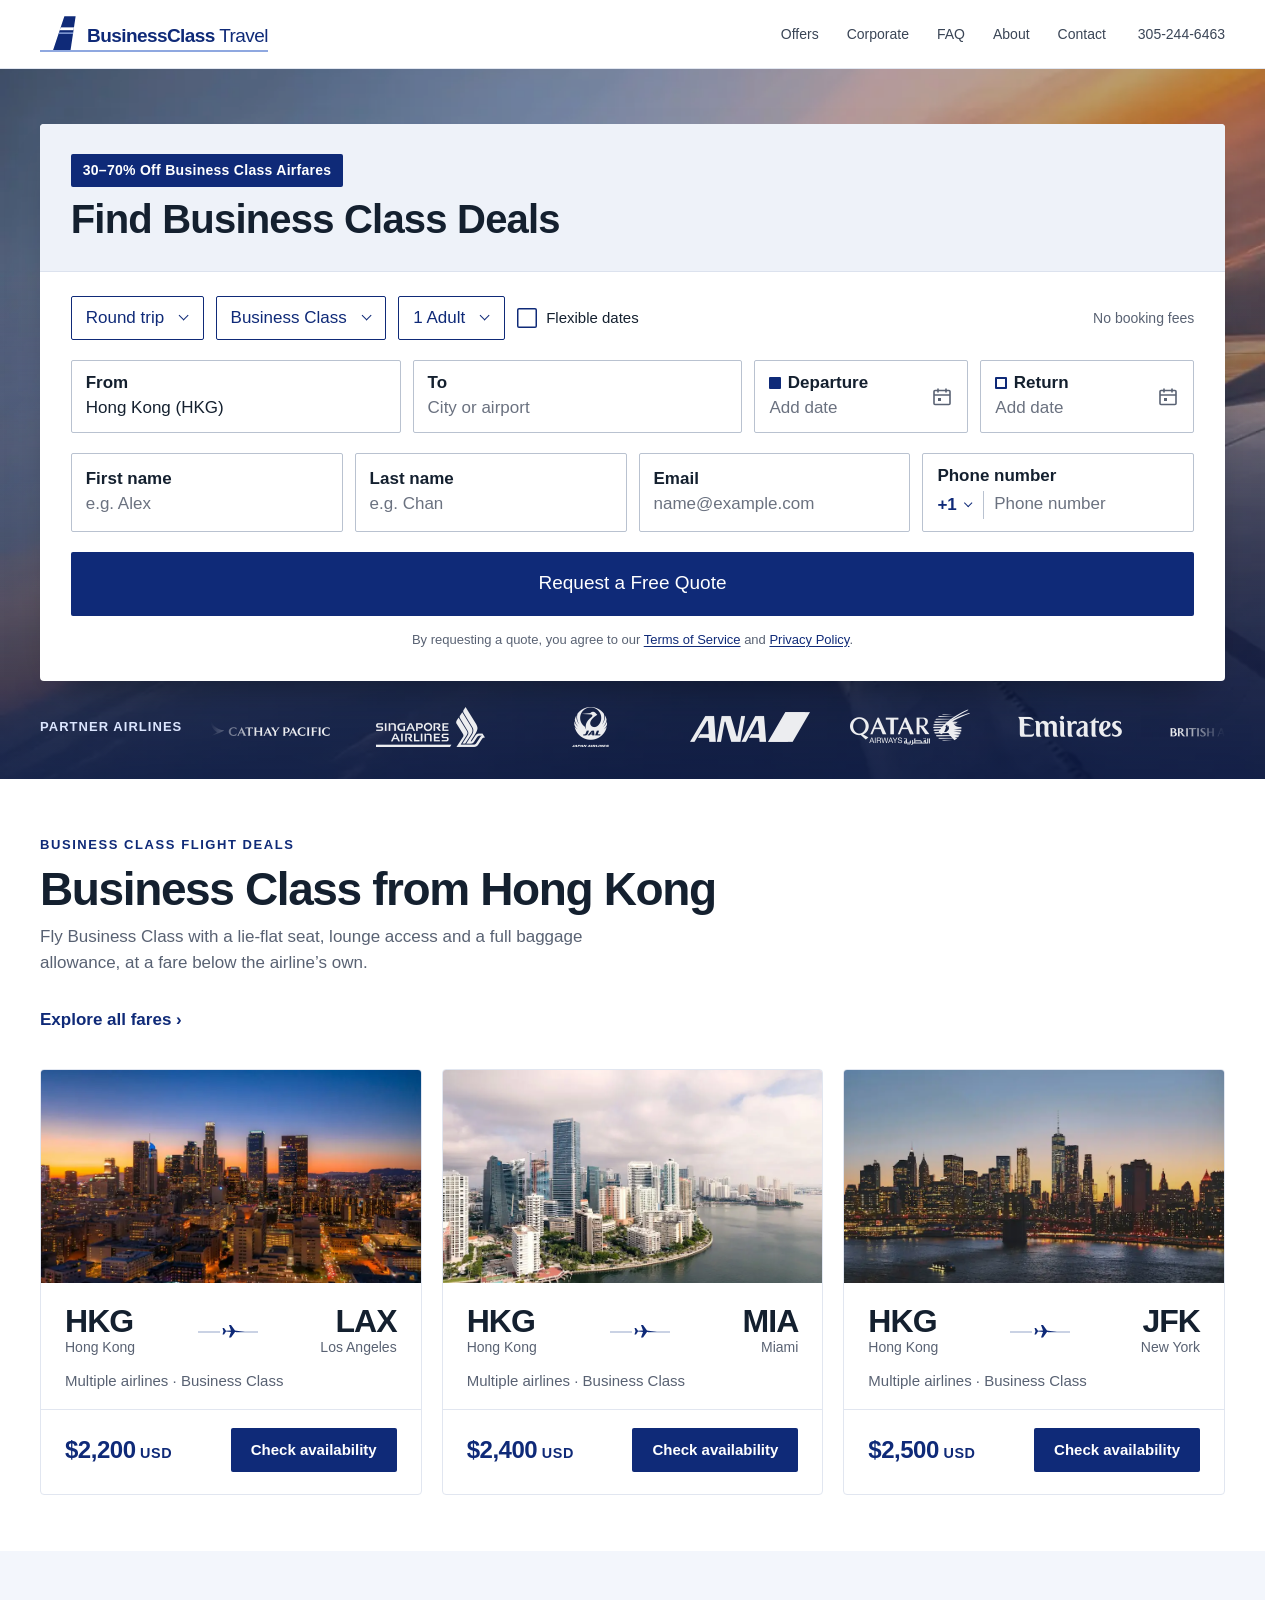
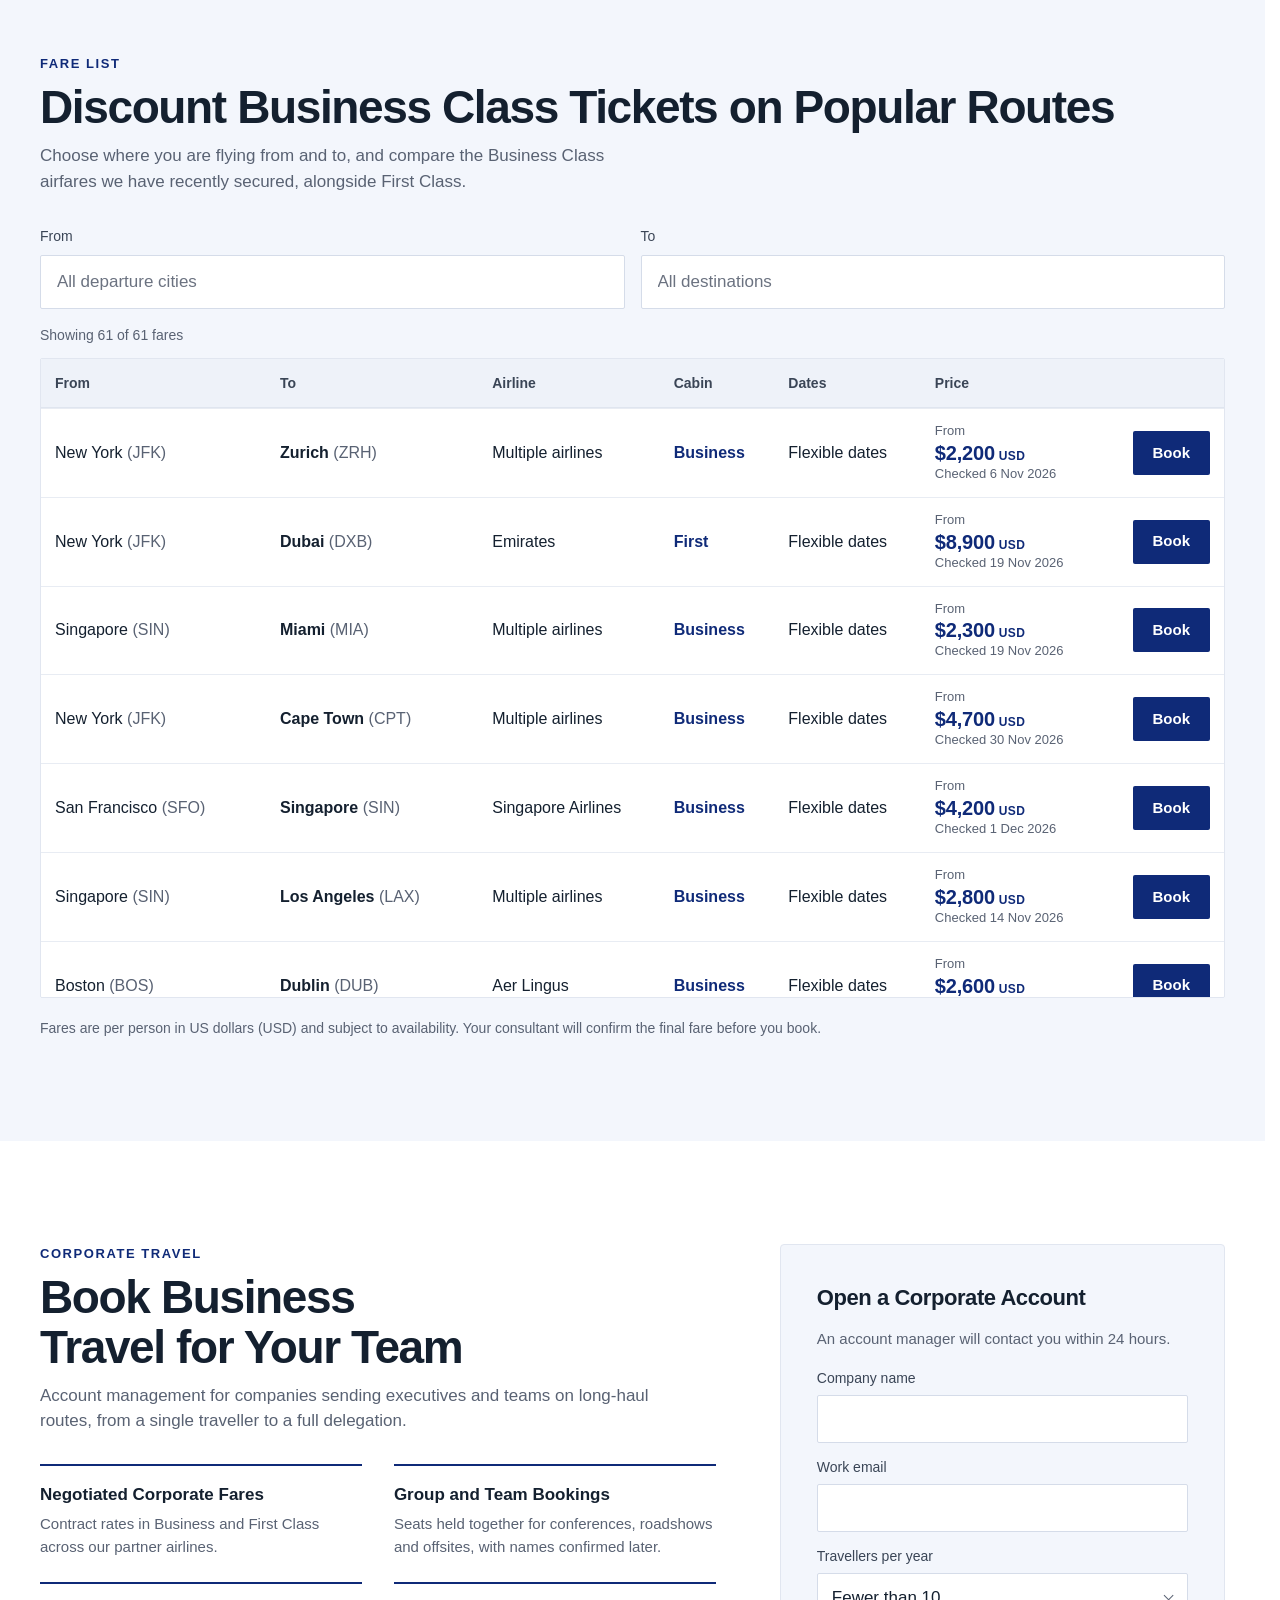
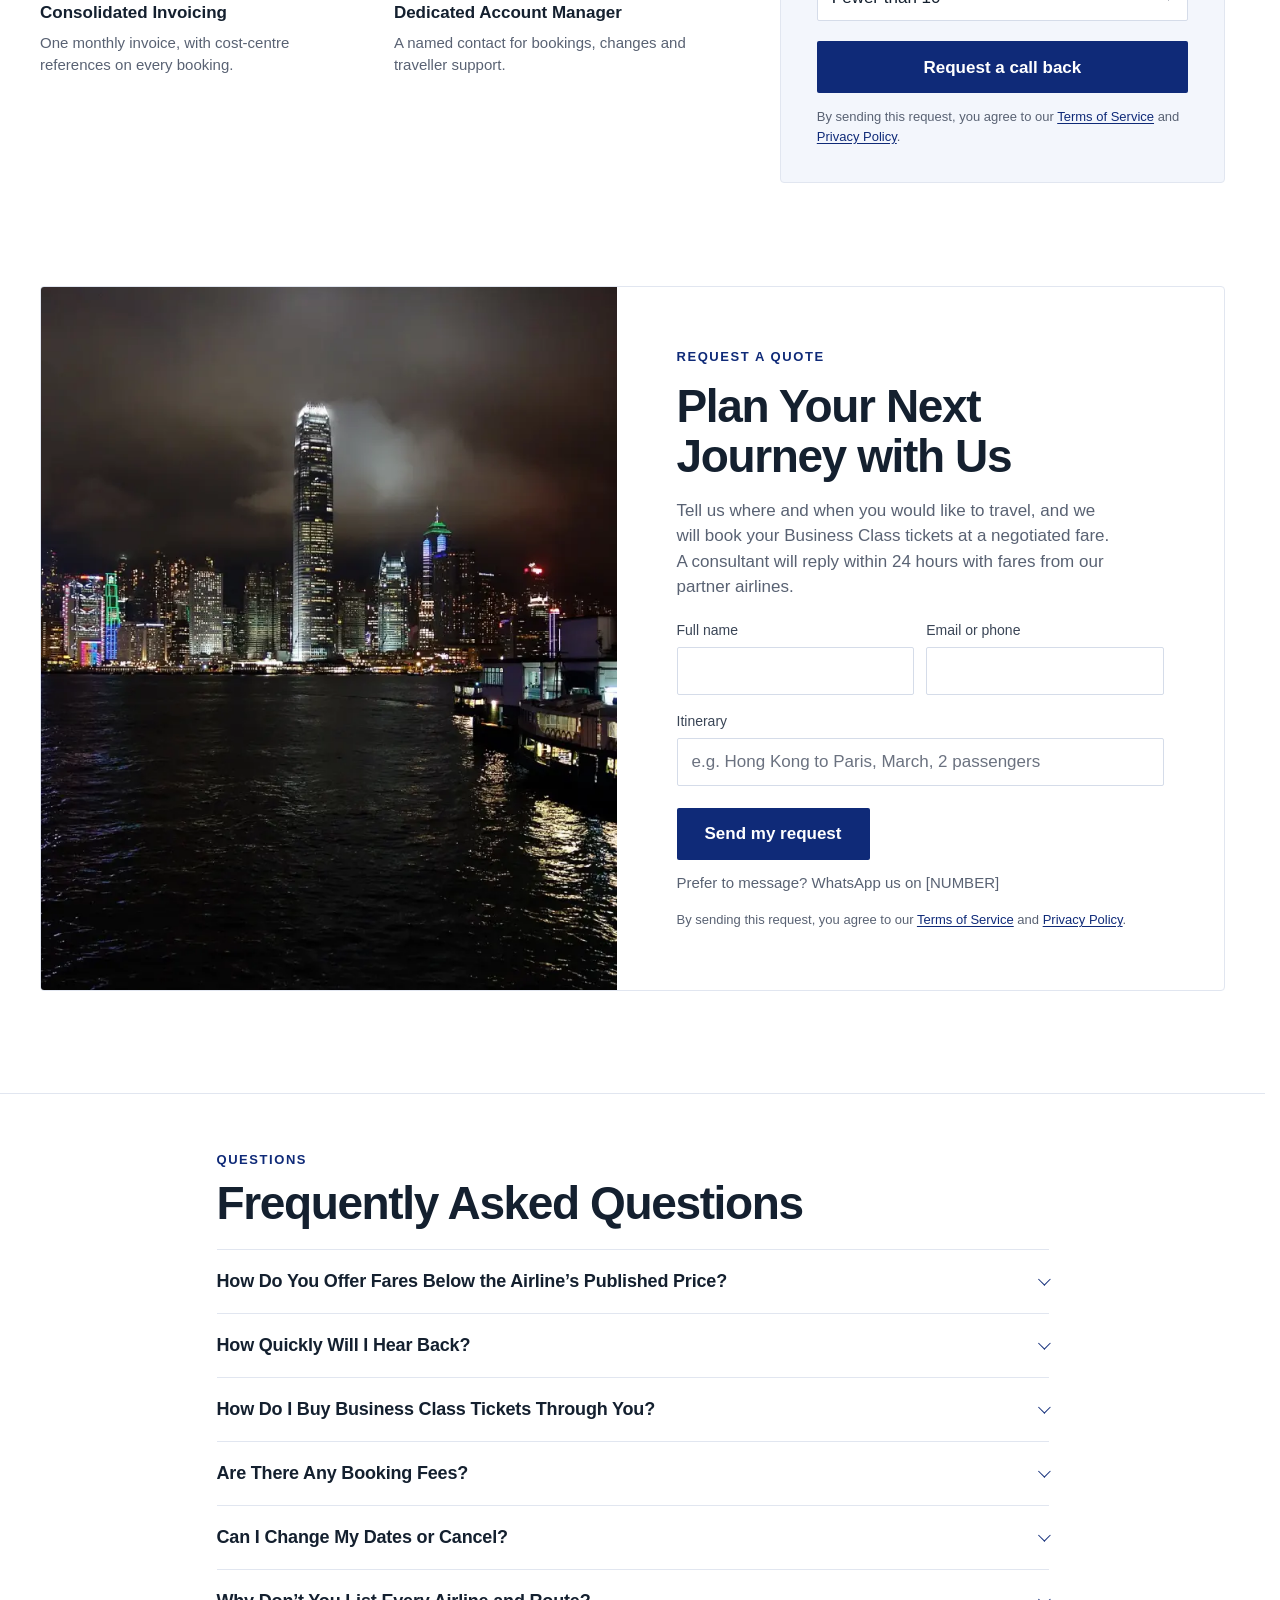
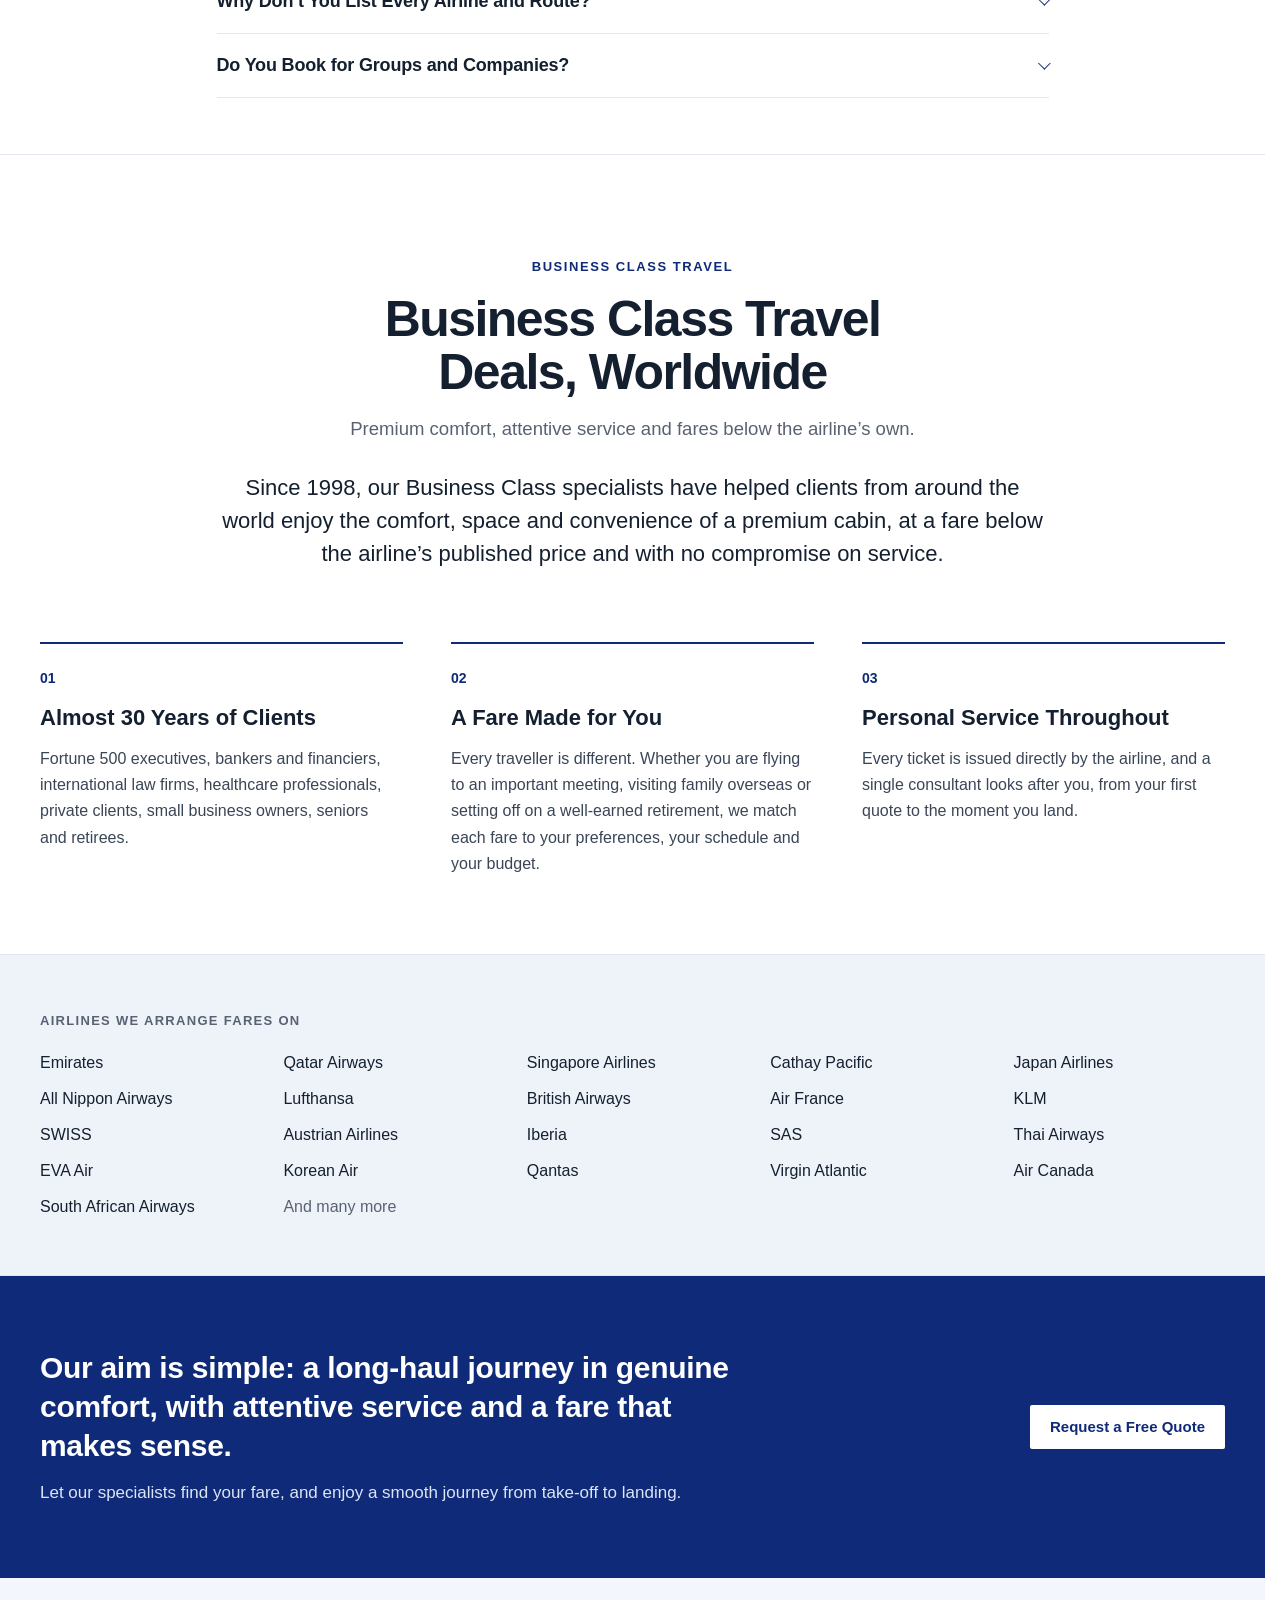
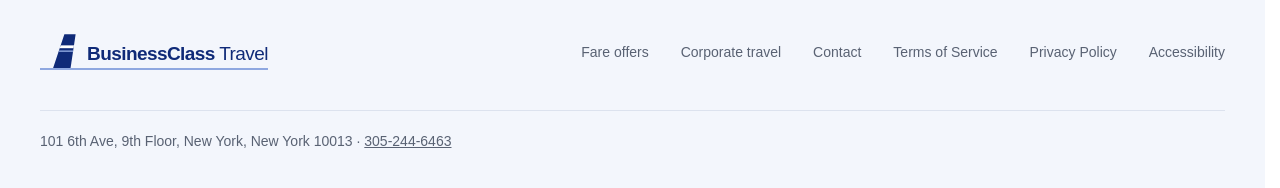
==== index.html @ 5bccb2b1 "Restyle the booking banner and rebuild About as design C - Booking banner: "30–70% Off Business Clas" ====
<!doctype html>
<html lang="en">
<head>
<meta charset="utf-8">
<meta name="viewport" content="width=device-width, initial-scale=1, viewport-fit=cover">
<title>Business Class Flight Deals up to 70% Off — Business Class Travel</title>
<meta name="description" content="Find Business Class deals up to 70% off on Cathay Pacific, Singapore Airlines, Emirates and other leading airlines. Book Business Class tickets with no booking fees. Request a free quote.">
<meta name="theme-color" content="#ffffff">
<link rel="canonical" href="https://business-class-travel.com/">
<link rel="icon" href="favicon.ico" sizes="48x48">
<link rel="icon" href="favicon.svg" type="image/svg+xml">
<link rel="apple-touch-icon" href="apple-touch-icon.png">
<meta property="og:type" content="website">
<meta property="og:site_name" content="Business Class Travel">
<meta property="og:locale" content="en_US">
<meta property="og:title" content="Business Class Flight Deals up to 70% Off — Business Class Travel">
<meta property="og:description" content="Find Business Class deals up to 70% off on Cathay Pacific, Singapore Airlines, Emirates and other leading airlines. Book Business Class tickets with no booking fees. Request a free quote.">
<meta property="og:url" content="https://business-class-travel.com/">
<meta property="og:image" content="https://business-class-travel.com/img/og-image.jpg">
<meta property="og:image:width" content="1200">
<meta property="og:image:height" content="630">
<meta property="og:image:alt" content="Hong Kong harbour at night with the Business Class Travel logo">
<meta name="twitter:card" content="summary_large_image">
<script type="application/ld+json">
{
 "@context": "https://schema.org",
 "@graph": [
  {
   "@type": "TravelAgency",
   "@id": "https://business-class-travel.com/#agency",
   "name": "Business Class Travel",
   "url": "https://business-class-travel.com/",
   "logo": "https://business-class-travel.com/apple-touch-icon.png",
   "image": "https://business-class-travel.com/img/og-image.jpg",
   "description": "Find Business Class deals up to 70% off on Cathay Pacific, Singapore Airlines, Emirates and other leading airlines. Book Business Class tickets with no booking fees. Request a free quote.",
   "telephone": "+1-305-244-6463",
   "priceRange": "$$$",
   "areaServed": [
    "Hong Kong",
    "Singapore",
    "Asia Pacific",
    "Worldwide"
   ],
   "knowsAbout": [
    "Business Class flights",
    "First Class flights",
    "Corporate travel",
    "Group travel"
   ],
   "address": {
    "@type": "PostalAddress",
    "streetAddress": "101 6th Ave, 9th Floor",
    "addressLocality": "New York",
    "addressRegion": "NY",
    "postalCode": "10013",
    "addressCountry": "US"
   },
   "email": "sales@business-class-travel.com",
   "foundingDate": "1998"
  },
  {
   "@type": "WebSite",
   "@id": "https://business-class-travel.com/#website",
   "name": "Business Class Travel",
   "url": "https://business-class-travel.com/",
   "publisher": {
    "@id": "https://business-class-travel.com/#agency"
   },
   "inLanguage": "en"
  },
  {
   "@type": "FAQPage",
   "@id": "https://business-class-travel.com/#faq",
   "mainEntity": [
    {
     "@type": "Question",
     "name": "How Do You Offer Fares Below the Airline’s Published Price?",
     "acceptedAnswer": {
      "@type": "Answer",
      "text": "Airlines price their seats dynamically. The same Business Class seat can sell at several fare levels, depending on inventory and timing. Since 1998, our specialists have arranged long-haul journeys for corporate executives, cruise line engineers, international law firms, small business owners and seniors travelling around the world. We compare fares across the major airlines that fly your route. We work only with airlines whose Business Class offers a fully flat bed, priority check-in and lounge access, including Emirates, Qatar Airways, Singapore Airlines, Japan Airlines, Cathay Pacific, Lufthansa, British Airways, Air France, KLM, All Nippon Airways, EVA Air, Thai Airways, Air Canada, Qantas, Virgin Atlantic and South African Airways. You save on the fare, never on the comfort."
     }
    },
    {
     "@type": "Question",
     "name": "How Quickly Will I Hear Back?",
     "acceptedAnswer": {
      "@type": "Answer",
      "text": "A consultant replies within 24 hours with fares from our partner airlines, by email or phone, whichever you prefer."
     }
    },
    {
     "@type": "Question",
     "name": "How Do I Buy Business Class Tickets Through You?",
     "acceptedAnswer": {
      "@type": "Answer",
      "text": "Request a free quote with your route and dates. Your consultant replies within 24 hours with fares from our partner airlines and, once you choose one, books your tickets for you. Nothing is booked until you confirm."
     }
    },
    {
     "@type": "Question",
     "name": "Are There Any Booking Fees?",
     "acceptedAnswer": {
      "@type": "Answer",
      "text": "No. Requesting a quote is free and carries no obligation, and we do not add booking fees to your fare."
     }
    },
    {
     "@type": "Question",
     "name": "Can I Change My Dates or Cancel?",
     "acceptedAnswer": {
      "@type": "Answer",
      "text": "Your ticket is valid for one year. You may rebook for other dates within that year, or change your departure and arrival cities within the same continent, subject to availability. Tickets are non-refundable, but if you cancel, the amount you paid is held for your future travel."
     }
    },
    {
     "@type": "Question",
     "name": "Why Don’t You List Every Airline and Route?",
     "acceptedAnswer": {
      "@type": "Answer",
      "text": "To avoid competing with our airline partners’ own sales, we do not publish every partner or route on this website. If you do not see your journey, request a quote and we will find it."
     }
    },
    {
     "@type": "Question",
     "name": "Do You Book for Groups and Companies?",
     "acceptedAnswer": {
      "@type": "Answer",
      "text": "Yes. For more than nine passengers, your consultant will arrange a group fare. Companies can also open a corporate account with a dedicated account manager and one monthly invoice."
     }
    }
   ]
  }
 ]
}
</script>
<link rel="stylesheet" href="styles.css?v=dev">
<script>document.documentElement.classList.add('js')</script>
</head>
<body>
<a class="skip" href="#quote">Skip to the quote form</a>

<header class="bar">
  <div class="bar__in">
    <a class="logo" href="#top" aria-label="Business Class Travel home">
      <span class="logo__row">
        <svg class="logo__fin" viewBox="0 0 48 60" width="27" height="34" aria-hidden="true"><defs><clipPath id="logo-fin"><path d="M2 60L22 0h20l-9 60z"/></clipPath></defs><path d="M2 60L22 0h20l-9 60z" fill="#0F2A78"/><g clip-path="url(#logo-fin)"><rect y="20" width="48" height="5" fill="#fff"/><rect y="29" width="48" height="2.5" fill="#8FA8E0"/></g></svg>
        <span class="logo__word"><b>BusinessClass</b> Travel</span>
      </span>
      <span class="logo__line" aria-hidden="true"></span>
    </a>
    <nav class="bar__nav" aria-label="Sections">
      <a href="#deals">Offers</a>
      <a href="#corporate">Corporate</a>
      <a href="#faq">FAQ</a>
      <a href="#about">About</a>
      <a href="#enquire">Contact</a>
    </nav>
    <a class="bar__call" href="tel:+13052446463">305-244-6463</a>
  </div>
</header>

<main id="top">
  <section class="hero" aria-labelledby="quote-title">
    <img class="hero__bg" src="img/hero-wing.webp" width="1100" height="1461" alt="" fetchpriority="high">
    <div class="hero__shade" aria-hidden="true"></div>

    <form class="quote" id="quote" action="quote.php" method="post" novalidate>
      <div class="quote__head">
        <p class="quote__tag">30–70% Off Business Class Airfares</p>
        <h1 id="quote-title">Find Business Class Deals</h1>
      </div>

      <div class="quote__form">
        <div class="quote__opts">
          <span class="pick"><select id="trip" name="trip" aria-label="Trip type">
            <option value="round">Round trip</option>
            <option value="oneway">One way</option>
            <option value="multi">Multi-city</option>
          </select></span>
          <span class="pick"><select id="cabin" name="cabin" aria-label="Cabin class">
            <option value="business">Business Class</option>
            <option value="first">First Class</option>
          </select></span>
          <div class="pax" id="pax-picker">
            <button type="button" class="pick pick--btn" id="pax-btn" aria-haspopup="dialog" aria-expanded="false" aria-controls="pax-pop"><span class="sr-only">Passengers: </span><span id="pax-label">1 Adult</span></button>
            <div class="pop pax__pop" id="pax-pop" role="dialog" aria-label="Passengers">
              <div class="pax__row">
                <p class="pax__what"><span id="adults-l">Adults</span><small>12 years and over</small></p>
                <div class="step">
                  <button type="button" class="step__btn" data-pax="adults" data-d="-1" aria-label="Remove an adult"><svg viewBox="0 0 16 16" width="16" height="16" aria-hidden="true"><path d="M3 8h10" stroke="currentColor" stroke-width="1.8" stroke-linecap="square"/></svg></button>
                  <input class="step__num" id="adults" name="adults" type="text" inputmode="numeric" autocomplete="off" value="1" aria-labelledby="adults-l">
                  <button type="button" class="step__btn" data-pax="adults" data-d="1" aria-label="Add an adult"><svg viewBox="0 0 16 16" width="16" height="16" aria-hidden="true"><path d="M3 8h10M8 3v10" stroke="currentColor" stroke-width="1.8" stroke-linecap="square"/></svg></button>
                </div>
              </div>
              <div class="pax__row">
                <p class="pax__what"><span id="children-l">Children</span><small>2 to 11 years</small></p>
                <div class="step">
                  <button type="button" class="step__btn" data-pax="children" data-d="-1" aria-label="Remove a child"><svg viewBox="0 0 16 16" width="16" height="16" aria-hidden="true"><path d="M3 8h10" stroke="currentColor" stroke-width="1.8" stroke-linecap="square"/></svg></button>
                  <input class="step__num" id="children" name="children" type="text" inputmode="numeric" autocomplete="off" value="0" aria-labelledby="children-l">
                  <button type="button" class="step__btn" data-pax="children" data-d="1" aria-label="Add a child"><svg viewBox="0 0 16 16" width="16" height="16" aria-hidden="true"><path d="M3 8h10M8 3v10" stroke="currentColor" stroke-width="1.8" stroke-linecap="square"/></svg></button>
                </div>
              </div>
              <p class="pax__note" id="pax-note" hidden>For more than 9 passengers, your consultant will arrange a group fare.</p>
              <button type="button" class="button button--blue pax__done" id="pax-done">Done</button>
            </div>
            <input type="hidden" id="pax" name="passengers" value="1">
          </div>
          <label class="check check--box"><input type="checkbox" id="flex"><span>Flexible dates</span></label>
          <p class="quote__fee">No booking fees</p>
        </div>

        <div class="quote__trip">
          <div class="fld fld--from">
            <label for="from">From</label>
            <input id="from" name="from" type="text" autocomplete="off" placeholder="City or airport" required>
            <input type="hidden" id="from-code" name="from_code">
            <span class="err" id="err-from" aria-live="polite"></span>
          </div>
          <div class="fld fld--to">
            <label for="to">To</label>
            <input id="to" name="to" type="text" autocomplete="off" placeholder="City or airport" required>
            <input type="hidden" id="to-code" name="to_code">
            <span class="err" id="err-to" aria-live="polite"></span>
          </div>
          <div class="dates" id="dates">
            <div class="fld fld--date">
              <label for="depart"><i class="mark mark--out" aria-hidden="true"></i>Departure<span class="fld__tag"> ± 3 days</span></label>
              <input id="depart" name="depart" type="date" placeholder="Add date">
              <svg class="fld__icon" viewBox="0 0 22 22" width="22" height="22" aria-hidden="true"><rect x="3" y="4.5" width="16" height="14" rx="1" fill="none" stroke="currentColor" stroke-width="1.6"/><path d="M3 9h16M7 2.5v4M15 2.5v4" stroke="currentColor" stroke-width="1.6"/><rect x="7" y="12" width="3" height="3" fill="currentColor"/></svg>
              <input type="hidden" id="depart-iso" name="depart_date">
              <span class="err" id="err-depart" aria-live="polite"></span>
            </div>
            <div class="fld fld--date fld--return">
              <label for="ret"><i class="mark mark--back" aria-hidden="true"></i>Return<span class="fld__tag"> ± 3 days</span></label>
              <input id="ret" name="return" type="date" placeholder="Add date">
              <svg class="fld__icon" viewBox="0 0 22 22" width="22" height="22" aria-hidden="true"><rect x="3" y="4.5" width="16" height="14" rx="1" fill="none" stroke="currentColor" stroke-width="1.6"/><path d="M3 9h16M7 2.5v4M15 2.5v4" stroke="currentColor" stroke-width="1.6"/><rect x="7" y="12" width="3" height="3" fill="currentColor"/></svg>
              <input type="hidden" id="ret-iso" name="return_date">
              <span class="err" id="err-ret" aria-live="polite"></span>
            </div>
          </div>
          <div class="fld fld--legs">
            <label for="legs">Other flights</label>
            <input id="legs" name="legs" type="text" autocomplete="off" placeholder="e.g. Tokyo to Singapore on 20 Nov, then Singapore to Sydney on 27 Nov">
            <span class="err" id="err-legs" aria-live="polite"></span>
          </div>
        </div>

        <div class="quote__you">
          <div class="names">
            <div class="fld">
              <label for="first-name">First name</label>
              <input id="first-name" name="first_name" type="text" autocomplete="given-name" placeholder="e.g. Alex" required>
              <span class="err" id="err-first-name" aria-live="polite"></span>
            </div>
            <div class="fld">
              <label for="last-name">Last name</label>
              <input id="last-name" name="last_name" type="text" autocomplete="family-name" placeholder="e.g. Chan" required>
              <span class="err" id="err-last-name" aria-live="polite"></span>
            </div>
          </div>
          <div class="fld">
            <label for="email">Email</label>
            <input id="email" name="email" type="email" autocomplete="email" placeholder="name@example.com" required>
            <span class="err" id="err-email" aria-live="polite"></span>
          </div>
          <div class="fld fld--phone">
            <label for="phone">Phone number</label>
            <div class="phone">
              <button type="button" class="cc" id="cc-btn" aria-haspopup="listbox" aria-expanded="false" aria-controls="cc-pop"><span id="cc-label">+852</span></button>
              <input id="phone" name="phone" type="tel" autocomplete="tel-national" placeholder="Phone number" required>
            </div>
            <div class="pop cc__pop" id="cc-pop">
              <input class="cc__search" id="cc-search" type="text" autocomplete="off" placeholder="Search country or code" role="combobox" aria-label="Search countries" aria-autocomplete="list" aria-expanded="true" aria-controls="cc-list">
              <ul class="cc__list" id="cc-list" role="listbox" aria-label="Countries"></ul>
            </div>
            <input type="hidden" id="phone-country" name="phone_country" value="HK">
            <input type="hidden" id="phone-e164" name="phone_e164">
            <span class="err" id="err-phone" aria-live="polite"></span>
          </div>
        </div>

        <button class="button button--blue quote__send" id="send" type="submit">Request a Free Quote</button>
        <p class="legal-note">By requesting a quote, you agree to our <a href="terms.html">Terms of Service</a> and <a href="privacy.html">Privacy Policy</a>.</p>
        <input type="hidden" id="flex-val" name="flexible" value="">
        <div class="hp" aria-hidden="true"><label for="hp">Company website</label><input id="hp" name="company_website" type="text" tabindex="-1" autocomplete="off"></div>
        <p class="err quote__senderr" id="err-send" aria-live="polite"></p>
      </div>

      <div class="done" id="done" hidden>
        <h2 tabindex="-1">Thank You. Your Request Is with Us.</h2>
        <p id="done-text">A consultant will be in touch shortly.</p>
        <div class="more" id="more">
          <label class="more__label" for="more-text">Anything else we should know?</label>
          <textarea id="more-text" name="details" rows="4" maxlength="2000" placeholder="Preferred airlines, seat or meal requests, frequent flyer numbers, your budget or how flexible your dates are"></textarea>
          <span class="err" id="err-more" aria-live="polite"></span>
          <button type="button" class="button button--blue" id="more-send">Send details</button>
        </div>
        <p class="more__sent" id="more-sent" tabindex="-1" hidden>Thank you. We’ve added these details to your request.</p>
        <button type="button" class="button button--ghost" id="again">Plan another journey</button>
      </div>

      <div class="cal" id="cal" role="dialog" aria-modal="true" aria-labelledby="cal-title" hidden>
        <div class="cal__scrim" data-cal-close></div>
        <div class="cal__box" id="cal-box">
          <div class="cal__grab" aria-hidden="true"><span></span></div>
          <div class="cal__head">
            <p class="cal__title" id="cal-title">Choose dates</p>
            <button type="button" class="cal__nav" id="cal-prev" aria-label="Previous month"><svg viewBox="0 0 24 24" width="18" height="18" aria-hidden="true"><path d="m15 5-7 7 7 7" fill="none" stroke="currentColor" stroke-width="1.8" stroke-linecap="round" stroke-linejoin="round"/></svg></button>
            <button type="button" class="cal__nav" id="cal-next" aria-label="Next month"><svg viewBox="0 0 24 24" width="18" height="18" aria-hidden="true"><path d="m9 5 7 7-7 7" fill="none" stroke="currentColor" stroke-width="1.8" stroke-linecap="round" stroke-linejoin="round"/></svg></button>
          </div>
          <div class="cal__months" id="cal-months"></div>
          <p class="cal__key" aria-hidden="true"><span><i class="mark mark--out"></i>Departure</span><span class="cal__key-ret"><i class="mark mark--back"></i>Return</span><span class="cal__key-flex"><i class="mark mark--flex"></i>Also possible</span></p>
          <div class="cal__foot">
            <label class="check check--box"><input type="checkbox" id="cal-flex"><span>Flexible by 3 days</span></label>
            <button type="button" class="button button--blue cal__done" id="cal-done">Done</button>
          </div>
        </div>
      </div>
    </form>

    <div class="partners" role="region" aria-label="Partner airlines">
      <p class="partners__label">Partner airlines</p>
      <div class="marquee">
        <div class="marquee__track">
          <ul class="partners__list">
            <li><img src="img/airlines/CX.png" width="120" height="40" alt="Cathay Pacific" decoding="async"></li>
            <li><img src="img/airlines/SQ.png" width="120" height="40" alt="Singapore Airlines" decoding="async"></li>
            <li><img src="img/airlines/JL.png" width="120" height="40" alt="Japan Airlines" decoding="async"></li>
            <li><img src="img/airlines/NH.png" width="120" height="40" alt="ANA" decoding="async"></li>
            <li><img src="img/airlines/QR.png" width="120" height="40" alt="Qatar Airways" decoding="async"></li>
            <li><img src="img/airlines/EK.png" width="120" height="40" alt="Emirates" decoding="async"></li>
            <li><img src="img/airlines/BA.png" width="120" height="40" alt="British Airways" decoding="async"></li>
            <li><img src="img/airlines/QF.png" width="120" height="40" alt="Qantas" decoding="async"></li>
          </ul>
          <ul class="partners__list" aria-hidden="true">
            <li><img src="img/airlines/CX.png" width="120" height="40" alt="" decoding="async"></li>
            <li><img src="img/airlines/SQ.png" width="120" height="40" alt="" decoding="async"></li>
            <li><img src="img/airlines/JL.png" width="120" height="40" alt="" decoding="async"></li>
            <li><img src="img/airlines/NH.png" width="120" height="40" alt="" decoding="async"></li>
            <li><img src="img/airlines/QR.png" width="120" height="40" alt="" decoding="async"></li>
            <li><img src="img/airlines/EK.png" width="120" height="40" alt="" decoding="async"></li>
            <li><img src="img/airlines/BA.png" width="120" height="40" alt="" decoding="async"></li>
            <li><img src="img/airlines/QF.png" width="120" height="40" alt="" decoding="async"></li>
          </ul>
        </div>
      </div>
    </div>
  </section>

  <section class="deals" id="deals" aria-labelledby="deals-title">
    <div class="wrap">
      <div class="section-head section-head--row" data-reveal>
        <div>
          <p class="eyebrow">Business Class flight deals</p>
          <h2 id="deals-title">Business Class from Hong Kong and Singapore</h2>
          <p class="lede">Fly Business Class with a lie-flat seat, lounge access and a full baggage allowance, at a fare below the airline’s own.</p>
        </div>
        <a class="more" href="#fares">Explore all fares ›</a>
      </div>
      <!-- Built from the fare list below: routes from the visitor's city first, then from Hong Kong and Singapore. -->
      <div class="cards" id="offer-cards"></div>
      <noscript><p class="lede">See our <a href="#fares">recent fares</a> below.</p></noscript>
    </div>
  </section>

  <section class="fares" id="fares" aria-labelledby="fares-title">
    <div class="wrap">
      <div class="section-head" data-reveal>
        <p class="eyebrow">Fare list</p>
        <h2 id="fares-title">Discount Business Class Tickets on Popular Routes</h2>
        <p class="lede">Choose where you are flying from and to, and compare the Business Class airfares we have recently secured, alongside First Class.</p>
      </div>
      <div class="filters">
        <label class="filter">From
          <span class="filter__box"><input id="f-from" type="text" autocomplete="off" spellcheck="false" placeholder="All departure cities"></span>
        </label>
        <label class="filter">To
          <span class="filter__box"><input id="f-to" type="text" autocomplete="off" spellcheck="false" placeholder="All destinations"></span>
        </label>
      </div>
      <p class="fares__count" id="fares-count" aria-live="polite"></p>
      <div class="table-box" tabindex="0" role="region" aria-labelledby="fares-title">
        <table class="fare-table">
          <thead>
            <tr><th scope="col">From</th><th scope="col">To</th><th scope="col">Airline</th><th scope="col">Cabin</th><th scope="col">Dates</th><th scope="col">Price</th><th scope="col"><span class="sr-only">Book</span></th></tr>
          </thead>
          <tbody id="fare-rows">
            <tr data-from="MIA" data-from-city="Miami" data-to="MEX" data-to-city="Mexico City" data-price="1800"><td>Miami <span>(MIA)</span></td><td class="dest">Mexico City <span>(MEX)</span></td><td>Aeromexico</td><td><strong>Business</strong></td><td>Flexible dates</td><td class="price"><span>From</span><b>$1,800<small class="cur"> USD</small></b><span>Checked 25 Oct 2026</span></td><td><a class="button button--blue button--sm" href="#quote" data-from="MIA" data-to="MEX">Book</a></td></tr>
            <tr data-from="JFK" data-from-city="New York" data-to="FCO" data-to-city="Rome" data-price="2100"><td>New York <span>(JFK)</span></td><td class="dest">Rome <span>(FCO)</span></td><td>Multiple airlines</td><td><strong>Business</strong></td><td>Flexible dates</td><td class="price"><span>From</span><b>$2,100<small class="cur"> USD</small></b><span>Checked 25 Oct 2026</span></td><td><a class="button button--blue button--sm" href="#quote" data-from="JFK" data-to="FCO">Book</a></td></tr>
            <tr data-from="JFK" data-from-city="New York" data-to="LHR" data-to-city="London" data-price="2100"><td>New York <span>(JFK)</span></td><td class="dest">London <span>(LHR)</span></td><td>British Airways</td><td><strong>Business</strong></td><td>Flexible dates</td><td class="price"><span>From</span><b>$2,100<small class="cur"> USD</small></b><span>Checked 25 Oct 2026</span></td><td><a class="button button--blue button--sm" href="#quote" data-from="JFK" data-to="LHR">Book</a></td></tr>
            <tr data-from="JFK" data-from-city="New York" data-to="AMS" data-to-city="Amsterdam" data-price="2100"><td>New York <span>(JFK)</span></td><td class="dest">Amsterdam <span>(AMS)</span></td><td>Multiple airlines</td><td><strong>Business</strong></td><td>Flexible dates</td><td class="price"><span>From</span><b>$2,100<small class="cur"> USD</small></b><span>Checked 25 Oct 2026</span></td><td><a class="button button--blue button--sm" href="#quote" data-from="JFK" data-to="AMS">Book</a></td></tr>
            <tr data-from="JFK" data-from-city="New York" data-to="ZRH" data-to-city="Zurich" data-price="2100"><td>New York <span>(JFK)</span></td><td class="dest">Zurich <span>(ZRH)</span></td><td>Multiple airlines</td><td><strong>Business</strong></td><td>Flexible dates</td><td class="price"><span>From</span><b>$2,100<small class="cur"> USD</small></b><span>Checked 25 Oct 2026</span></td><td><a class="button button--blue button--sm" href="#quote" data-from="JFK" data-to="ZRH">Book</a></td></tr>
            <tr data-from="JFK" data-from-city="New York" data-to="CDG" data-to-city="Paris" data-price="2100"><td>New York <span>(JFK)</span></td><td class="dest">Paris <span>(CDG)</span></td><td>Multiple airlines</td><td><strong>Business</strong></td><td>Flexible dates</td><td class="price"><span>From</span><b>$2,100<small class="cur"> USD</small></b><span>Checked 25 Oct 2026</span></td><td><a class="button button--blue button--sm" href="#quote" data-from="JFK" data-to="CDG">Book</a></td></tr>
            <tr data-from="ORD" data-from-city="Chicago" data-to="LHR" data-to-city="London" data-price="2200"><td>Chicago <span>(ORD)</span></td><td class="dest">London <span>(LHR)</span></td><td>British Airways</td><td><strong>Business</strong></td><td>Flexible dates</td><td class="price"><span>From</span><b>$2,200<small class="cur"> USD</small></b><span>Checked 25 Oct 2026</span></td><td><a class="button button--blue button--sm" href="#quote" data-from="ORD" data-to="LHR">Book</a></td></tr>
            <tr data-from="ORD" data-from-city="Chicago" data-to="MAD" data-to-city="Madrid" data-price="2200"><td>Chicago <span>(ORD)</span></td><td class="dest">Madrid <span>(MAD)</span></td><td>Iberia</td><td><strong>Business</strong></td><td>Flexible dates</td><td class="price"><span>From</span><b>$2,200<small class="cur"> USD</small></b><span>Checked 25 Oct 2026</span></td><td><a class="button button--blue button--sm" href="#quote" data-from="ORD" data-to="MAD">Book</a></td></tr>
            <tr data-from="LAX" data-from-city="Los Angeles" data-to="LHR" data-to-city="London" data-price="2200"><td>Los Angeles <span>(LAX)</span></td><td class="dest">London <span>(LHR)</span></td><td>Multiple airlines</td><td><strong>Business</strong></td><td>Flexible dates</td><td class="price"><span>From</span><b>$2,200<small class="cur"> USD</small></b><span>Checked 25 Oct 2026</span></td><td><a class="button button--blue button--sm" href="#quote" data-from="LAX" data-to="LHR">Book</a></td></tr>
            <tr data-from="LAX" data-from-city="Los Angeles" data-to="FCO" data-to-city="Rome" data-price="2200"><td>Los Angeles <span>(LAX)</span></td><td class="dest">Rome <span>(FCO)</span></td><td>Multiple airlines</td><td><strong>Business</strong></td><td>Flexible dates</td><td class="price"><span>From</span><b>$2,200<small class="cur"> USD</small></b><span>Checked 25 Oct 2026</span></td><td><a class="button button--blue button--sm" href="#quote" data-from="LAX" data-to="FCO">Book</a></td></tr>
            <tr data-from="LAX" data-from-city="Los Angeles" data-to="AMS" data-to-city="Amsterdam" data-price="2200"><td>Los Angeles <span>(LAX)</span></td><td class="dest">Amsterdam <span>(AMS)</span></td><td>Multiple airlines</td><td><strong>Business</strong></td><td>Flexible dates</td><td class="price"><span>From</span><b>$2,200<small class="cur"> USD</small></b><span>Checked 25 Oct 2026</span></td><td><a class="button button--blue button--sm" href="#quote" data-from="LAX" data-to="AMS">Book</a></td></tr>
            <tr data-from="LAX" data-from-city="Los Angeles" data-to="CDG" data-to-city="Paris" data-price="2200"><td>Los Angeles <span>(LAX)</span></td><td class="dest">Paris <span>(CDG)</span></td><td>Multiple airlines</td><td><strong>Business</strong></td><td>Flexible dates</td><td class="price"><span>From</span><b>$2,200<small class="cur"> USD</small></b><span>Checked 25 Oct 2026</span></td><td><a class="button button--blue button--sm" href="#quote" data-from="LAX" data-to="CDG">Book</a></td></tr>
            <tr data-from="LAX" data-from-city="Los Angeles" data-to="MAD" data-to-city="Madrid" data-price="2200"><td>Los Angeles <span>(LAX)</span></td><td class="dest">Madrid <span>(MAD)</span></td><td>Multiple airlines</td><td><strong>Business</strong></td><td>Flexible dates</td><td class="price"><span>From</span><b>$2,200<small class="cur"> USD</small></b><span>Checked 25 Oct 2026</span></td><td><a class="button button--blue button--sm" href="#quote" data-from="LAX" data-to="MAD">Book</a></td></tr>
            <tr data-from="LAX" data-from-city="Los Angeles" data-to="ZRH" data-to-city="Zurich" data-price="2200"><td>Los Angeles <span>(LAX)</span></td><td class="dest">Zurich <span>(ZRH)</span></td><td>Multiple airlines</td><td><strong>Business</strong></td><td>Flexible dates</td><td class="price"><span>From</span><b>$2,200<small class="cur"> USD</small></b><span>Checked 25 Oct 2026</span></td><td><a class="button button--blue button--sm" href="#quote" data-from="LAX" data-to="ZRH">Book</a></td></tr>
            <tr data-from="JFK" data-from-city="New York" data-to="MAD" data-to-city="Madrid" data-price="2200"><td>New York <span>(JFK)</span></td><td class="dest">Madrid <span>(MAD)</span></td><td>Iberia</td><td><strong>Business</strong></td><td>Flexible dates</td><td class="price"><span>From</span><b>$2,200<small class="cur"> USD</small></b><span>Checked 25 Oct 2026</span></td><td><a class="button button--blue button--sm" href="#quote" data-from="JFK" data-to="MAD">Book</a></td></tr>
            <tr data-from="JFK" data-from-city="New York" data-to="ATH" data-to-city="Athens" data-price="2200"><td>New York <span>(JFK)</span></td><td class="dest">Athens <span>(ATH)</span></td><td>Multiple airlines</td><td><strong>Business</strong></td><td>Flexible dates</td><td class="price"><span>From</span><b>$2,200<small class="cur"> USD</small></b><span>Checked 25 Oct 2026</span></td><td><a class="button button--blue button--sm" href="#quote" data-from="JFK" data-to="ATH">Book</a></td></tr>
            <tr data-from="BOS" data-from-city="Boston" data-to="LHR" data-to-city="London" data-price="2300"><td>Boston <span>(BOS)</span></td><td class="dest">London <span>(LHR)</span></td><td>British Airways</td><td><strong>Business</strong></td><td>Flexible dates</td><td class="price"><span>From</span><b>$2,300<small class="cur"> USD</small></b><span>Checked 25 Oct 2026</span></td><td><a class="button button--blue button--sm" href="#quote" data-from="BOS" data-to="LHR">Book</a></td></tr>
            <tr data-from="BOS" data-from-city="Boston" data-to="MAD" data-to-city="Madrid" data-price="2300"><td>Boston <span>(BOS)</span></td><td class="dest">Madrid <span>(MAD)</span></td><td>Iberia</td><td><strong>Business</strong></td><td>Flexible dates</td><td class="price"><span>From</span><b>$2,300<small class="cur"> USD</small></b><span>Checked 25 Oct 2026</span></td><td><a class="button button--blue button--sm" href="#quote" data-from="BOS" data-to="MAD">Book</a></td></tr>
            <tr data-from="ORD" data-from-city="Chicago" data-to="ZRH" data-to-city="Zurich" data-price="2300"><td>Chicago <span>(ORD)</span></td><td class="dest">Zurich <span>(ZRH)</span></td><td>Multiple airlines</td><td><strong>Business</strong></td><td>Flexible dates</td><td class="price"><span>From</span><b>$2,300<small class="cur"> USD</small></b><span>Checked 25 Oct 2026</span></td><td><a class="button button--blue button--sm" href="#quote" data-from="ORD" data-to="ZRH">Book</a></td></tr>
            <tr data-from="ORD" data-from-city="Chicago" data-to="AMS" data-to-city="Amsterdam" data-price="2300"><td>Chicago <span>(ORD)</span></td><td class="dest">Amsterdam <span>(AMS)</span></td><td>Multiple airlines</td><td><strong>Business</strong></td><td>Flexible dates</td><td class="price"><span>From</span><b>$2,300<small class="cur"> USD</small></b><span>Checked 25 Oct 2026</span></td><td><a class="button button--blue button--sm" href="#quote" data-from="ORD" data-to="AMS">Book</a></td></tr>
            <tr data-from="ORD" data-from-city="Chicago" data-to="FCO" data-to-city="Rome" data-price="2300"><td>Chicago <span>(ORD)</span></td><td class="dest">Rome <span>(FCO)</span></td><td>United Airlines</td><td><strong>Business</strong></td><td>Flexible dates</td><td class="price"><span>From</span><b>$2,300<small class="cur"> USD</small></b><span>Checked 25 Oct 2026</span></td><td><a class="button button--blue button--sm" href="#quote" data-from="ORD" data-to="FCO">Book</a></td></tr>
            <tr data-from="ORD" data-from-city="Chicago" data-to="ATH" data-to-city="Athens" data-price="2300"><td>Chicago <span>(ORD)</span></td><td class="dest">Athens <span>(ATH)</span></td><td>Multiple airlines</td><td><strong>Business</strong></td><td>Flexible dates</td><td class="price"><span>From</span><b>$2,300<small class="cur"> USD</small></b><span>Checked 25 Oct 2026</span></td><td><a class="button button--blue button--sm" href="#quote" data-from="ORD" data-to="ATH">Book</a></td></tr>
            <tr data-from="ORD" data-from-city="Chicago" data-to="CDG" data-to-city="Paris" data-price="2300"><td>Chicago <span>(ORD)</span></td><td class="dest">Paris <span>(CDG)</span></td><td>Multiple airlines</td><td><strong>Business</strong></td><td>Flexible dates</td><td class="price"><span>From</span><b>$2,300<small class="cur"> USD</small></b><span>Checked 25 Oct 2026</span></td><td><a class="button button--blue button--sm" href="#quote" data-from="ORD" data-to="CDG">Book</a></td></tr>
            <tr data-saving="40%" data-from="LAX" data-from-city="Los Angeles" data-to="HKG" data-to-city="Hong Kong" data-price="2300"><td>Los Angeles <span>(LAX)</span></td><td class="dest">Hong Kong <span>(HKG)</span></td><td>Multiple airlines</td><td><strong>Business</strong></td><td>Flexible dates</td><td class="price"><span>From</span><b>$2,300<small class="cur"> USD</small></b><span>Checked 25 Oct 2026</span></td><td><a class="button button--blue button--sm" href="#quote" data-from="LAX" data-to="HKG">Book</a></td></tr>
            <tr data-from="LAX" data-from-city="Los Angeles" data-to="ATH" data-to-city="Athens" data-price="2300"><td>Los Angeles <span>(LAX)</span></td><td class="dest">Athens <span>(ATH)</span></td><td>Multiple airlines</td><td><strong>Business</strong></td><td>Flexible dates</td><td class="price"><span>From</span><b>$2,300<small class="cur"> USD</small></b><span>Checked 25 Oct 2026</span></td><td><a class="button button--blue button--sm" href="#quote" data-from="LAX" data-to="ATH">Book</a></td></tr>
            <tr data-from="MIA" data-from-city="Miami" data-to="DXB" data-to-city="Dubai" data-price="2300"><td>Miami <span>(MIA)</span></td><td class="dest">Dubai <span>(DXB)</span></td><td>Emirates</td><td><strong>Business</strong></td><td>Flexible dates</td><td class="price"><span>From</span><b>$2,300<small class="cur"> USD</small></b><span>Checked 25 Oct 2026</span></td><td><a class="button button--blue button--sm" href="#quote" data-from="MIA" data-to="DXB">Book</a></td></tr>
            <tr data-from="MIA" data-from-city="Miami" data-to="LHR" data-to-city="London" data-price="2300"><td>Miami <span>(MIA)</span></td><td class="dest">London <span>(LHR)</span></td><td>Multiple airlines</td><td><strong>Business</strong></td><td>Flexible dates</td><td class="price"><span>From</span><b>$2,300<small class="cur"> USD</small></b><span>Checked 25 Oct 2026</span></td><td><a class="button button--blue button--sm" href="#quote" data-from="MIA" data-to="LHR">Book</a></td></tr>
            <tr data-from="MIA" data-from-city="Miami" data-to="ZRH" data-to-city="Zurich" data-price="2300"><td>Miami <span>(MIA)</span></td><td class="dest">Zurich <span>(ZRH)</span></td><td>Multiple airlines</td><td><strong>Business</strong></td><td>Flexible dates</td><td class="price"><span>From</span><b>$2,300<small class="cur"> USD</small></b><span>Checked 25 Oct 2026</span></td><td><a class="button button--blue button--sm" href="#quote" data-from="MIA" data-to="ZRH">Book</a></td></tr>
            <tr data-from="ORD" data-from-city="Chicago" data-to="IST" data-to-city="Istanbul" data-price="2400"><td>Chicago <span>(ORD)</span></td><td class="dest">Istanbul <span>(IST)</span></td><td>Turkish Airlines</td><td><strong>Business</strong></td><td>Flexible dates</td><td class="price"><span>From</span><b>$2,400<small class="cur"> USD</small></b><span>Checked 25 Oct 2026</span></td><td><a class="button button--blue button--sm" href="#quote" data-from="ORD" data-to="IST">Book</a></td></tr>
            <tr data-from="ORD" data-from-city="Chicago" data-to="DXB" data-to-city="Dubai" data-price="2400"><td>Chicago <span>(ORD)</span></td><td class="dest">Dubai <span>(DXB)</span></td><td>Multiple airlines</td><td><strong>Business</strong></td><td>Flexible dates</td><td class="price"><span>From</span><b>$2,400<small class="cur"> USD</small></b><span>Checked 25 Oct 2026</span></td><td><a class="button button--blue button--sm" href="#quote" data-from="ORD" data-to="DXB">Book</a></td></tr>
            <tr data-from="LAX" data-from-city="Los Angeles" data-to="PEK" data-to-city="Beijing" data-price="2400"><td>Los Angeles <span>(LAX)</span></td><td class="dest">Beijing <span>(PEK)</span></td><td>Multiple airlines</td><td><strong>Business</strong></td><td>Flexible dates</td><td class="price"><span>From</span><b>$2,400<small class="cur"> USD</small></b><span>Checked 25 Oct 2026</span></td><td><a class="button button--blue button--sm" href="#quote" data-from="LAX" data-to="PEK">Book</a></td></tr>
            <tr data-saving="28%" data-from="MIA" data-from-city="Miami" data-to="SIN" data-to-city="Singapore" data-price="2400"><td>Miami <span>(MIA)</span></td><td class="dest">Singapore <span>(SIN)</span></td><td>Multiple airlines</td><td><strong>Business</strong></td><td>Flexible dates</td><td class="price"><span>From</span><b>$2,400<small class="cur"> USD</small></b><span>Checked 25 Oct 2026</span></td><td><a class="button button--blue button--sm" href="#quote" data-from="MIA" data-to="SIN">Book</a></td></tr>
            <tr data-from="MIA" data-from-city="Miami" data-to="ATH" data-to-city="Athens" data-price="2400"><td>Miami <span>(MIA)</span></td><td class="dest">Athens <span>(ATH)</span></td><td>Multiple airlines</td><td><strong>Business</strong></td><td>Flexible dates</td><td class="price"><span>From</span><b>$2,400<small class="cur"> USD</small></b><span>Checked 25 Oct 2026</span></td><td><a class="button button--blue button--sm" href="#quote" data-from="MIA" data-to="ATH">Book</a></td></tr>
            <tr data-from="MIA" data-from-city="Miami" data-to="MAD" data-to-city="Madrid" data-price="2400"><td>Miami <span>(MIA)</span></td><td class="dest">Madrid <span>(MAD)</span></td><td>Iberia</td><td><strong>Business</strong></td><td>Flexible dates</td><td class="price"><span>From</span><b>$2,400<small class="cur"> USD</small></b><span>Checked 25 Oct 2026</span></td><td><a class="button button--blue button--sm" href="#quote" data-from="MIA" data-to="MAD">Book</a></td></tr>
            <tr data-from="MIA" data-from-city="Miami" data-to="FCO" data-to-city="Rome" data-price="2400"><td>Miami <span>(MIA)</span></td><td class="dest">Rome <span>(FCO)</span></td><td>Multiple airlines</td><td><strong>Business</strong></td><td>Flexible dates</td><td class="price"><span>From</span><b>$2,400<small class="cur"> USD</small></b><span>Checked 25 Oct 2026</span></td><td><a class="button button--blue button--sm" href="#quote" data-from="MIA" data-to="FCO">Book</a></td></tr>
            <tr data-from="MIA" data-from-city="Miami" data-to="AMS" data-to-city="Amsterdam" data-price="2400"><td>Miami <span>(MIA)</span></td><td class="dest">Amsterdam <span>(AMS)</span></td><td>Multiple airlines</td><td><strong>Business</strong></td><td>Flexible dates</td><td class="price"><span>From</span><b>$2,400<small class="cur"> USD</small></b><span>Checked 25 Oct 2026</span></td><td><a class="button button--blue button--sm" href="#quote" data-from="MIA" data-to="AMS">Book</a></td></tr>
            <tr data-from="MIA" data-from-city="Miami" data-to="CDG" data-to-city="Paris" data-price="2400"><td>Miami <span>(MIA)</span></td><td class="dest">Paris <span>(CDG)</span></td><td>Multiple airlines</td><td><strong>Business</strong></td><td>Flexible dates</td><td class="price"><span>From</span><b>$2,400<small class="cur"> USD</small></b><span>Checked 25 Oct 2026</span></td><td><a class="button button--blue button--sm" href="#quote" data-from="MIA" data-to="CDG">Book</a></td></tr>
            <tr data-from="MIA" data-from-city="Miami" data-to="BOG" data-to-city="Bogotá" data-price="2400"><td>Miami <span>(MIA)</span></td><td class="dest">Bogotá <span>(BOG)</span></td><td>Avianca</td><td><strong>Business</strong></td><td>Flexible dates</td><td class="price"><span>From</span><b>$2,400<small class="cur"> USD</small></b><span>Checked 25 Oct 2026</span></td><td><a class="button button--blue button--sm" href="#quote" data-from="MIA" data-to="BOG">Book</a></td></tr>
            <tr data-from="JFK" data-from-city="New York" data-to="HND" data-to-city="Tokyo" data-price="2400"><td>New York <span>(JFK)</span></td><td class="dest">Tokyo <span>(HND)</span></td><td>Multiple airlines</td><td><strong>Business</strong></td><td>Flexible dates</td><td class="price"><span>From</span><b>$2,400<small class="cur"> USD</small></b><span>Checked 25 Oct 2026</span></td><td><a class="button button--blue button--sm" href="#quote" data-from="JFK" data-to="HND">Book</a></td></tr>
            <tr data-from="IAD" data-from-city="Washington, D.C." data-to="FRA" data-to-city="Frankfurt" data-price="2400"><td>Washington, D.C. <span>(IAD)</span></td><td class="dest">Frankfurt <span>(FRA)</span></td><td>Lufthansa</td><td><strong>Business</strong></td><td>Flexible dates</td><td class="price"><span>From</span><b>$2,400<small class="cur"> USD</small></b><span>Checked 25 Oct 2026</span></td><td><a class="button button--blue button--sm" href="#quote" data-from="IAD" data-to="FRA">Book</a></td></tr>
            <tr data-from="IAD" data-from-city="Washington, D.C." data-to="MUC" data-to-city="Munich" data-price="2400"><td>Washington, D.C. <span>(IAD)</span></td><td class="dest">Munich <span>(MUC)</span></td><td>Lufthansa</td><td><strong>Business</strong></td><td>Flexible dates</td><td class="price"><span>From</span><b>$2,400<small class="cur"> USD</small></b><span>Checked 25 Oct 2026</span></td><td><a class="button button--blue button--sm" href="#quote" data-from="IAD" data-to="MUC">Book</a></td></tr>
            <tr data-from="BOS" data-from-city="Boston" data-to="DUB" data-to-city="Dublin" data-price="2500"><td>Boston <span>(BOS)</span></td><td class="dest">Dublin <span>(DUB)</span></td><td>Aer Lingus</td><td><strong>Business</strong></td><td>Flexible dates</td><td class="price"><span>From</span><b>$2,500<small class="cur"> USD</small></b><span>Checked 25 Oct 2026</span></td><td><a class="button button--blue button--sm" href="#quote" data-from="BOS" data-to="DUB">Book</a></td></tr>
            <tr data-from="ORD" data-from-city="Chicago" data-to="SIN" data-to-city="Singapore" data-price="2500"><td>Chicago <span>(ORD)</span></td><td class="dest">Singapore <span>(SIN)</span></td><td>Multiple airlines</td><td><strong>Business</strong></td><td>Flexible dates</td><td class="price"><span>From</span><b>$2,500<small class="cur"> USD</small></b><span>Checked 25 Oct 2026</span></td><td><a class="button button--blue button--sm" href="#quote" data-from="ORD" data-to="SIN">Book</a></td></tr>
            <tr data-from="ORD" data-from-city="Chicago" data-to="PEK" data-to-city="Beijing" data-price="2500"><td>Chicago <span>(ORD)</span></td><td class="dest">Beijing <span>(PEK)</span></td><td>Multiple airlines</td><td><strong>Business</strong></td><td>Flexible dates</td><td class="price"><span>From</span><b>$2,500<small class="cur"> USD</small></b><span>Checked 25 Oct 2026</span></td><td><a class="button button--blue button--sm" href="#quote" data-from="ORD" data-to="PEK">Book</a></td></tr>
            <tr data-saving="36%" data-from="LAX" data-from-city="Los Angeles" data-to="HND" data-to-city="Tokyo" data-price="2500"><td>Los Angeles <span>(LAX)</span></td><td class="dest">Tokyo <span>(HND)</span></td><td>Japan Airlines</td><td><strong>Business</strong></td><td>Flexible dates</td><td class="price"><span>From</span><b>$2,500<small class="cur"> USD</small></b><span>Checked 25 Oct 2026</span></td><td><a class="button button--blue button--sm" href="#quote" data-from="LAX" data-to="HND">Book</a></td></tr>
            <tr data-from="MIA" data-from-city="Miami" data-to="HKG" data-to-city="Hong Kong" data-price="2500"><td>Miami <span>(MIA)</span></td><td class="dest">Hong Kong <span>(HKG)</span></td><td>Multiple airlines</td><td><strong>Business</strong></td><td>Flexible dates</td><td class="price"><span>From</span><b>$2,500<small class="cur"> USD</small></b><span>Checked 25 Oct 2026</span></td><td><a class="button button--blue button--sm" href="#quote" data-from="MIA" data-to="HKG">Book</a></td></tr>
            <tr data-from="JFK" data-from-city="New York" data-to="PEK" data-to-city="Beijing" data-price="2500"><td>New York <span>(JFK)</span></td><td class="dest">Beijing <span>(PEK)</span></td><td>Multiple airlines</td><td><strong>Business</strong></td><td>Flexible dates</td><td class="price"><span>From</span><b>$2,500<small class="cur"> USD</small></b><span>Checked 25 Oct 2026</span></td><td><a class="button button--blue button--sm" href="#quote" data-from="JFK" data-to="PEK">Book</a></td></tr>
            <tr data-from="LAX" data-from-city="Los Angeles" data-to="SIN" data-to-city="Singapore" data-price="2600"><td>Los Angeles <span>(LAX)</span></td><td class="dest">Singapore <span>(SIN)</span></td><td>Multiple airlines</td><td><strong>Business</strong></td><td>Flexible dates</td><td class="price"><span>From</span><b>$2,600<small class="cur"> USD</small></b><span>Checked 25 Oct 2026</span></td><td><a class="button button--blue button--sm" href="#quote" data-from="LAX" data-to="SIN">Book</a></td></tr>
            <tr data-from="LAX" data-from-city="Los Angeles" data-to="DXB" data-to-city="Dubai" data-price="2600"><td>Los Angeles <span>(LAX)</span></td><td class="dest">Dubai <span>(DXB)</span></td><td>Multiple airlines</td><td><strong>Business</strong></td><td>Flexible dates</td><td class="price"><span>From</span><b>$2,600<small class="cur"> USD</small></b><span>Checked 25 Oct 2026</span></td><td><a class="button button--blue button--sm" href="#quote" data-from="LAX" data-to="DXB">Book</a></td></tr>
            <tr data-from="JFK" data-from-city="New York" data-to="HKG" data-to-city="Hong Kong" data-price="2600"><td>New York <span>(JFK)</span></td><td class="dest">Hong Kong <span>(HKG)</span></td><td>Multiple airlines</td><td><strong>Business</strong></td><td>Flexible dates</td><td class="price"><span>From</span><b>$2,600<small class="cur"> USD</small></b><span>Checked 25 Oct 2026</span></td><td><a class="button button--blue button--sm" href="#quote" data-from="JFK" data-to="HKG">Book</a></td></tr>
            <tr data-from="JFK" data-from-city="New York" data-to="DXB" data-to-city="Dubai" data-price="2600"><td>New York <span>(JFK)</span></td><td class="dest">Dubai <span>(DXB)</span></td><td>Multiple airlines</td><td><strong>Business</strong></td><td>Flexible dates</td><td class="price"><span>From</span><b>$2,600<small class="cur"> USD</small></b><span>Checked 25 Oct 2026</span></td><td><a class="button button--blue button--sm" href="#quote" data-from="JFK" data-to="DXB">Book</a></td></tr>
            <tr data-from="ORD" data-from-city="Chicago" data-to="HND" data-to-city="Tokyo" data-price="2700"><td>Chicago <span>(ORD)</span></td><td class="dest">Tokyo <span>(HND)</span></td><td>Multiple airlines</td><td><strong>Business</strong></td><td>Flexible dates</td><td class="price"><span>From</span><b>$2,700<small class="cur"> USD</small></b><span>Checked 25 Oct 2026</span></td><td><a class="button button--blue button--sm" href="#quote" data-from="ORD" data-to="HND">Book</a></td></tr>
            <tr data-from="MIA" data-from-city="Miami" data-to="HND" data-to-city="Tokyo" data-price="2700"><td>Miami <span>(MIA)</span></td><td class="dest">Tokyo <span>(HND)</span></td><td>Multiple airlines</td><td><strong>Business</strong></td><td>Flexible dates</td><td class="price"><span>From</span><b>$2,700<small class="cur"> USD</small></b><span>Checked 25 Oct 2026</span></td><td><a class="button button--blue button--sm" href="#quote" data-from="MIA" data-to="HND">Book</a></td></tr>
            <tr data-from="IAD" data-from-city="Washington, D.C." data-to="CAI" data-to-city="Cairo" data-price="2700"><td>Washington, D.C. <span>(IAD)</span></td><td class="dest">Cairo <span>(CAI)</span></td><td>EgyptAir</td><td><strong>Business</strong></td><td>Flexible dates</td><td class="price"><span>From</span><b>$2,700<small class="cur"> USD</small></b><span>Checked 25 Oct 2026</span></td><td><a class="button button--blue button--sm" href="#quote" data-from="IAD" data-to="CAI">Book</a></td></tr>
            <tr data-from="ORD" data-from-city="Chicago" data-to="HKG" data-to-city="Hong Kong" data-price="2800"><td>Chicago <span>(ORD)</span></td><td class="dest">Hong Kong <span>(HKG)</span></td><td>Multiple airlines</td><td><strong>Business</strong></td><td>Flexible dates</td><td class="price"><span>From</span><b>$2,800<small class="cur"> USD</small></b><span>Checked 25 Oct 2026</span></td><td><a class="button button--blue button--sm" href="#quote" data-from="ORD" data-to="HKG">Book</a></td></tr>
            <tr data-from="MIA" data-from-city="Miami" data-to="PEK" data-to-city="Beijing" data-price="2800"><td>Miami <span>(MIA)</span></td><td class="dest">Beijing <span>(PEK)</span></td><td>Multiple airlines</td><td><strong>Business</strong></td><td>Flexible dates</td><td class="price"><span>From</span><b>$2,800<small class="cur"> USD</small></b><span>Checked 25 Oct 2026</span></td><td><a class="button button--blue button--sm" href="#quote" data-from="MIA" data-to="PEK">Book</a></td></tr>
            <tr data-from="JFK" data-from-city="New York" data-to="SIN" data-to-city="Singapore" data-price="2800"><td>New York <span>(JFK)</span></td><td class="dest">Singapore <span>(SIN)</span></td><td>Multiple airlines</td><td><strong>Business</strong></td><td>Flexible dates</td><td class="price"><span>From</span><b>$2,800<small class="cur"> USD</small></b><span>Checked 25 Oct 2026</span></td><td><a class="button button--blue button--sm" href="#quote" data-from="JFK" data-to="SIN">Book</a></td></tr>
            <tr data-from="BOS" data-from-city="Boston" data-to="CDG" data-to-city="Paris" data-price="2900"><td>Boston <span>(BOS)</span></td><td class="dest">Paris <span>(CDG)</span></td><td>Multiple airlines</td><td><strong>Business</strong></td><td>Flexible dates</td><td class="price"><span>From</span><b>$2,900<small class="cur"> USD</small></b><span>Checked 25 Oct 2026</span></td><td><a class="button button--blue button--sm" href="#quote" data-from="BOS" data-to="CDG">Book</a></td></tr>
            <tr data-from="JFK" data-from-city="New York" data-to="BOM" data-to-city="Mumbai" data-price="3400"><td>New York <span>(JFK)</span></td><td class="dest">Mumbai <span>(BOM)</span></td><td>Multiple airlines</td><td><strong>Business</strong></td><td>Flexible dates</td><td class="price"><span>From</span><b>$3,400<small class="cur"> USD</small></b><span>Checked 25 Oct 2026</span></td><td><a class="button button--blue button--sm" href="#quote" data-from="JFK" data-to="BOM">Book</a></td></tr>
            <tr data-from="SFO" data-from-city="San Francisco" data-to="FRA" data-to-city="Frankfurt" data-price="3900"><td>San Francisco <span>(SFO)</span></td><td class="dest">Frankfurt <span>(FRA)</span></td><td>Lufthansa</td><td><strong>Business</strong></td><td>Flexible dates</td><td class="price"><span>From</span><b>$3,900<small class="cur"> USD</small></b><span>Checked 25 Oct 2026</span></td><td><a class="button button--blue button--sm" href="#quote" data-from="SFO" data-to="FRA">Book</a></td></tr>
            <tr data-from="DEN" data-from-city="Denver" data-to="FCO" data-to-city="Rome" data-price="4000"><td>Denver <span>(DEN)</span></td><td class="dest">Rome <span>(FCO)</span></td><td>Lufthansa</td><td><strong>Business</strong></td><td>Flexible dates</td><td class="price"><span>From</span><b>$4,000<small class="cur"> USD</small></b><span>Checked 25 Oct 2026</span></td><td><a class="button button--blue button--sm" href="#quote" data-from="DEN" data-to="FCO">Book</a></td></tr>
            <tr data-from="ORD" data-from-city="Chicago" data-to="AUH" data-to-city="Abu Dhabi" data-price="4200"><td>Chicago <span>(ORD)</span></td><td class="dest">Abu Dhabi <span>(AUH)</span></td><td>Etihad</td><td><strong>Business</strong></td><td>Flexible dates</td><td class="price"><span>From</span><b>$4,200<small class="cur"> USD</small></b><span>Checked 25 Oct 2026</span></td><td><a class="button button--blue button--sm" href="#quote" data-from="ORD" data-to="AUH">Book</a></td></tr>
            <tr data-from="LAX" data-from-city="Los Angeles" data-to="AKL" data-to-city="Auckland" data-price="4200"><td>Los Angeles <span>(LAX)</span></td><td class="dest">Auckland <span>(AKL)</span></td><td>Multiple airlines</td><td><strong>Business</strong></td><td>Flexible dates</td><td class="price"><span>From</span><b>$4,200<small class="cur"> USD</small></b><span>Checked 25 Oct 2026</span></td><td><a class="button button--blue button--sm" href="#quote" data-from="LAX" data-to="AKL">Book</a></td></tr>
            <tr data-from="SFO" data-from-city="San Francisco" data-to="SIN" data-to-city="Singapore" data-price="4300"><td>San Francisco <span>(SFO)</span></td><td class="dest">Singapore <span>(SIN)</span></td><td>Singapore Airlines</td><td><strong>Business</strong></td><td>Flexible dates</td><td class="price"><span>From</span><b>$4,300<small class="cur"> USD</small></b><span>Checked 25 Oct 2026</span></td><td><a class="button button--blue button--sm" href="#quote" data-from="SFO" data-to="SIN">Book</a></td></tr>
            <tr data-from="LAX" data-from-city="Los Angeles" data-to="IST" data-to-city="Istanbul" data-price="4600"><td>Los Angeles <span>(LAX)</span></td><td class="dest">Istanbul <span>(IST)</span></td><td>Turkish Airlines</td><td><strong>Business</strong></td><td>Flexible dates</td><td class="price"><span>From</span><b>$4,600<small class="cur"> USD</small></b><span>Checked 25 Oct 2026</span></td><td><a class="button button--blue button--sm" href="#quote" data-from="LAX" data-to="IST">Book</a></td></tr>
            <tr data-from="JFK" data-from-city="New York" data-to="CPT" data-to-city="Cape Town" data-price="4800"><td>New York <span>(JFK)</span></td><td class="dest">Cape Town <span>(CPT)</span></td><td>Multiple airlines</td><td><strong>Business</strong></td><td>Flexible dates</td><td class="price"><span>From</span><b>$4,800<small class="cur"> USD</small></b><span>Checked 25 Oct 2026</span></td><td><a class="button button--blue button--sm" href="#quote" data-from="JFK" data-to="CPT">Book</a></td></tr>
            <tr data-from="JFK" data-from-city="New York" data-to="LHR" data-to-city="London" data-price="4800"><td>New York <span>(JFK)</span></td><td class="dest">London <span>(LHR)</span></td><td>British Airways</td><td><strong>First</strong></td><td>Flexible dates</td><td class="price"><span>From</span><b>$4,800<small class="cur"> USD</small></b><span>Checked 25 Oct 2026</span></td><td><a class="button button--blue button--sm" href="#quote" data-from="JFK" data-to="LHR" data-cabin="first">Book</a></td></tr>
            <tr data-from="LAX" data-from-city="Los Angeles" data-to="SYD" data-to-city="Sydney" data-price="4900"><td>Los Angeles <span>(LAX)</span></td><td class="dest">Sydney <span>(SYD)</span></td><td>Multiple airlines</td><td><strong>Business</strong></td><td>Flexible dates</td><td class="price"><span>From</span><b>$4,900<small class="cur"> USD</small></b><span>Checked 25 Oct 2026</span></td><td><a class="button button--blue button--sm" href="#quote" data-from="LAX" data-to="SYD">Book</a></td></tr>
            <tr data-from="JFK" data-from-city="New York" data-to="JNB" data-to-city="Johannesburg" data-price="4900"><td>New York <span>(JFK)</span></td><td class="dest">Johannesburg <span>(JNB)</span></td><td>United Airlines</td><td><strong>Business</strong></td><td>Flexible dates</td><td class="price"><span>From</span><b>$4,900<small class="cur"> USD</small></b><span>Checked 25 Oct 2026</span></td><td><a class="button button--blue button--sm" href="#quote" data-from="JFK" data-to="JNB">Book</a></td></tr>
            <tr data-from="ORD" data-from-city="Chicago" data-to="DOH" data-to-city="Doha" data-price="5900"><td>Chicago <span>(ORD)</span></td><td class="dest">Doha <span>(DOH)</span></td><td>Qatar Airways</td><td><strong>Business</strong></td><td>Flexible dates</td><td class="price"><span>From</span><b>$5,900<small class="cur"> USD</small></b><span>Checked 25 Oct 2026</span></td><td><a class="button button--blue button--sm" href="#quote" data-from="ORD" data-to="DOH">Book</a></td></tr>
            <tr data-from="JFK" data-from-city="New York" data-to="DXB" data-to-city="Dubai" data-price="9000"><td>New York <span>(JFK)</span></td><td class="dest">Dubai <span>(DXB)</span></td><td>Emirates</td><td><strong>First</strong></td><td>Flexible dates</td><td class="price"><span>From</span><b>$9,000<small class="cur"> USD</small></b><span>Checked 25 Oct 2026</span></td><td><a class="button button--blue button--sm" href="#quote" data-from="JFK" data-to="DXB" data-cabin="first">Book</a></td></tr>
            <tr data-from="LAX" data-from-city="Los Angeles" data-to="HND" data-to-city="Tokyo" data-price="9500"><td>Los Angeles <span>(LAX)</span></td><td class="dest">Tokyo <span>(HND)</span></td><td>Japan Airlines</td><td><strong>First</strong></td><td>Flexible dates</td><td class="price"><span>From</span><b>$9,500<small class="cur"> USD</small></b><span>Checked 25 Oct 2026</span></td><td><a class="button button--blue button--sm" href="#quote" data-from="LAX" data-to="HND" data-cabin="first">Book</a></td></tr>
            <tr data-from="JFK" data-from-city="New York" data-to="SIN" data-to-city="Singapore" data-price="11000"><td>New York <span>(JFK)</span></td><td class="dest">Singapore <span>(SIN)</span></td><td>Singapore Airlines</td><td><strong>First</strong></td><td>Flexible dates</td><td class="price"><span>From</span><b>$11,000<small class="cur"> USD</small></b><span>Checked 25 Oct 2026</span></td><td><a class="button button--blue button--sm" href="#quote" data-from="JFK" data-to="SIN" data-cabin="first">Book</a></td></tr>
            <tr data-keep data-from="HKG" data-from-city="Hong Kong" data-to="LAX" data-to-city="Los Angeles" data-price="2300"><td>Hong Kong <span>(HKG)</span></td><td class="dest">Los Angeles <span>(LAX)</span></td><td>Multiple airlines</td><td><strong>Business</strong></td><td>Flexible dates</td><td class="price"><span>From</span><b>$2,300<small class="cur"> USD</small></b><span>Checked 25 Oct 2026</span></td><td><a class="button button--blue button--sm" href="#quote" data-from="HKG" data-to="LAX">Book</a></td></tr>
            <tr data-keep data-from="HKG" data-from-city="Hong Kong" data-to="MIA" data-to-city="Miami" data-price="2500"><td>Hong Kong <span>(HKG)</span></td><td class="dest">Miami <span>(MIA)</span></td><td>Multiple airlines</td><td><strong>Business</strong></td><td>Flexible dates</td><td class="price"><span>From</span><b>$2,500<small class="cur"> USD</small></b><span>Checked 25 Oct 2026</span></td><td><a class="button button--blue button--sm" href="#quote" data-from="HKG" data-to="MIA">Book</a></td></tr>
            <tr data-keep data-from="HKG" data-from-city="Hong Kong" data-to="JFK" data-to-city="New York" data-price="2600"><td>Hong Kong <span>(HKG)</span></td><td class="dest">New York <span>(JFK)</span></td><td>Multiple airlines</td><td><strong>Business</strong></td><td>Flexible dates</td><td class="price"><span>From</span><b>$2,600<small class="cur"> USD</small></b><span>Checked 25 Oct 2026</span></td><td><a class="button button--blue button--sm" href="#quote" data-from="HKG" data-to="JFK">Book</a></td></tr>
            <tr data-keep data-from="HKG" data-from-city="Hong Kong" data-to="ORD" data-to-city="Chicago" data-price="2800"><td>Hong Kong <span>(HKG)</span></td><td class="dest">Chicago <span>(ORD)</span></td><td>Multiple airlines</td><td><strong>Business</strong></td><td>Flexible dates</td><td class="price"><span>From</span><b>$2,800<small class="cur"> USD</small></b><span>Checked 25 Oct 2026</span></td><td><a class="button button--blue button--sm" href="#quote" data-from="HKG" data-to="ORD">Book</a></td></tr>
            <tr data-keep data-from="SIN" data-from-city="Singapore" data-to="MIA" data-to-city="Miami" data-price="2400"><td>Singapore <span>(SIN)</span></td><td class="dest">Miami <span>(MIA)</span></td><td>Multiple airlines</td><td><strong>Business</strong></td><td>Flexible dates</td><td class="price"><span>From</span><b>$2,400<small class="cur"> USD</small></b><span>Checked 25 Oct 2026</span></td><td><a class="button button--blue button--sm" href="#quote" data-from="SIN" data-to="MIA">Book</a></td></tr>
            <tr data-keep data-from="SIN" data-from-city="Singapore" data-to="ORD" data-to-city="Chicago" data-price="2500"><td>Singapore <span>(SIN)</span></td><td class="dest">Chicago <span>(ORD)</span></td><td>Multiple airlines</td><td><strong>Business</strong></td><td>Flexible dates</td><td class="price"><span>From</span><b>$2,500<small class="cur"> USD</small></b><span>Checked 25 Oct 2026</span></td><td><a class="button button--blue button--sm" href="#quote" data-from="SIN" data-to="ORD">Book</a></td></tr>
            <tr data-keep data-from="SIN" data-from-city="Singapore" data-to="LAX" data-to-city="Los Angeles" data-price="2600"><td>Singapore <span>(SIN)</span></td><td class="dest">Los Angeles <span>(LAX)</span></td><td>Multiple airlines</td><td><strong>Business</strong></td><td>Flexible dates</td><td class="price"><span>From</span><b>$2,600<small class="cur"> USD</small></b><span>Checked 25 Oct 2026</span></td><td><a class="button button--blue button--sm" href="#quote" data-from="SIN" data-to="LAX">Book</a></td></tr>
            <tr data-keep data-from="SIN" data-from-city="Singapore" data-to="JFK" data-to-city="New York" data-price="2800"><td>Singapore <span>(SIN)</span></td><td class="dest">New York <span>(JFK)</span></td><td>Multiple airlines</td><td><strong>Business</strong></td><td>Flexible dates</td><td class="price"><span>From</span><b>$2,800<small class="cur"> USD</small></b><span>Checked 25 Oct 2026</span></td><td><a class="button button--blue button--sm" href="#quote" data-from="SIN" data-to="JFK">Book</a></td></tr>
            <tr data-keep data-from="SYD" data-from-city="Sydney" data-to="LAX" data-to-city="Los Angeles" data-price="4900"><td>Sydney <span>(SYD)</span></td><td class="dest">Los Angeles <span>(LAX)</span></td><td>Multiple airlines</td><td><strong>Business</strong></td><td>Flexible dates</td><td class="price"><span>From</span><b>$4,900<small class="cur"> USD</small></b><span>Checked 25 Oct 2026</span></td><td><a class="button button--blue button--sm" href="#quote" data-from="SYD" data-to="LAX">Book</a></td></tr>
          </tbody>
        </table>
        <p class="fares__empty" id="fares-empty" hidden>We have no listed fare for this route yet. <a href="#quote">Request a quote</a> and a consultant will find one for you.</p>
      </div>
      <p class="note">Fares are per person in US dollars (USD) and subject to availability. Your consultant will confirm the final fare before you book.</p>
    </div>
  </section>

  <section class="corporate" id="corporate" aria-labelledby="corp-title">
    <div class="wrap corporate__in">
      <div class="corporate__text" data-reveal>
        <p class="eyebrow">Corporate travel</p>
        <h2 id="corp-title">Book Business Travel for Your Team</h2>
        <p class="lede">Account management for companies sending executives and teams on long-haul routes, from a single traveller to a full delegation.</p>
        <dl class="points">
          <div><dt>Negotiated Corporate Fares</dt><dd>Contract rates in Business and First Class across our partner airlines.</dd></div>
          <div><dt>Group and Team Bookings</dt><dd>Seats held together for conferences, roadshows and offsites, with names confirmed later.</dd></div>
          <div><dt>Consolidated Invoicing</dt><dd>One monthly invoice, with cost-centre references on every booking.</dd></div>
          <div><dt>Dedicated Account Manager</dt><dd>A named contact for bookings, changes and traveller support.</dd></div>
        </dl>
      </div>
      <form class="panel" id="corp-form" action="quote.php" method="post" novalidate data-reveal style="--i:1">
        <div class="panel__form">
          <input type="hidden" name="type" value="corporate">
          <h3>Open a Corporate Account</h3>
          <p class="panel__lede">An account manager will contact you within 24 hours.</p>
          <label class="line">Company name<input id="c-company" name="company" type="text" autocomplete="organization" required><span class="err" id="err-c-company" aria-live="polite"></span></label>
          <label class="line">Work email<input id="c-email" name="email" type="email" autocomplete="email" required><span class="err" id="err-c-email" aria-live="polite"></span></label>
          <label class="line">Travellers per year
            <span class="line__select"><select id="c-size" name="travellers">
              <option>Fewer than 10</option><option>10 to 50</option><option>50 to 200</option><option>More than 200</option>
            </select></span>
          </label>
          <div class="hp" aria-hidden="true"><label>Company website<input name="company_website" type="text" tabindex="-1" autocomplete="off"></label></div>
          <button class="button button--blue" type="submit">Request a call back</button>
          <p class="legal-note legal-note--left">By sending this request, you agree to our <a href="terms.html">Terms of Service</a> and <a href="privacy.html">Privacy Policy</a>.</p>
          <p class="err" data-send-err aria-live="polite"></p>
        </div>
        <div class="done" hidden>
          <h3 tabindex="-1">Thank You</h3>
          <p>An account manager will contact you within 24 hours.</p>
        </div>
      </form>
    </div>
  </section>

  <section class="enquire" id="enquire" aria-labelledby="enquire-title">
    <div class="wrap">
      <div class="enquire__card" data-reveal>
        <div class="enquire__img"><img src="img/hongkong.webp" width="1400" height="875" alt="Hong Kong harbour at night" loading="lazy" decoding="async"></div>
        <form class="enquire__form" id="enquire-form" action="quote.php" method="post" novalidate>
          <div class="panel__form">
            <input type="hidden" name="type" value="enquiry">
            <p class="eyebrow">Request a quote</p>
            <h2 id="enquire-title">Plan Your Next Journey with Us</h2>
            <p class="panel__lede">Tell us where and when you would like to travel, and we will book your Business Class tickets at a negotiated fare. A consultant will reply within 24 hours with fares from our partner airlines.</p>
            <div class="two">
              <label class="line">Full name<input id="e-name" name="name" type="text" autocomplete="name" required><span class="err" id="err-e-name" aria-live="polite"></span></label>
              <label class="line">Email or phone<input id="e-contact" name="contact" type="text" autocomplete="email" required><span class="err" id="err-e-contact" aria-live="polite"></span></label>
            </div>
            <label class="line">Itinerary<input id="e-trip" name="itinerary" type="text" placeholder="e.g. Hong Kong to Paris, March, 2 passengers" required><span class="err" id="err-e-trip" aria-live="polite"></span></label>
            <div class="hp" aria-hidden="true"><label>Company website<input name="company_website" type="text" tabindex="-1" autocomplete="off"></label></div>
            <div class="enquire__send">
              <button class="button button--blue" type="submit">Send my request</button>
              <span>Prefer to message? WhatsApp us on [NUMBER]</span>
            </div>
            <p class="legal-note legal-note--left">By sending this request, you agree to our <a href="terms.html">Terms of Service</a> and <a href="privacy.html">Privacy Policy</a>.</p>
            <p class="err" data-send-err aria-live="polite"></p>
          </div>
          <div class="done" hidden>
            <h3 tabindex="-1">Thank You. Your Request Is with Us.</h3>
            <p>A consultant will reply within 24 hours.</p>
          </div>
        </form>
      </div>
    </div>
  </section>

  <section class="faq" id="faq" aria-labelledby="faq-title">
    <div class="wrap faq__in">
      <div class="section-head" data-reveal>
        <p class="eyebrow">Questions</p>
        <h2 id="faq-title">Frequently Asked Questions</h2>
      </div>
      <div class="faq__list" data-reveal style="--i:1">
        <details>
          <summary>How Do You Offer Fares Below the Airline’s Published Price?</summary>
          <p>Airlines price their seats dynamically. The same Business Class seat can sell at several fare levels, depending on inventory and timing.</p>
          <p>Since 1998, our specialists have arranged long-haul journeys for corporate executives, cruise line engineers, international law firms, small business owners and seniors travelling around the world.</p>
          <p>We compare fares across the major airlines that fly your route. We work only with airlines whose Business Class offers a fully flat bed, priority check-in and lounge access, including Emirates, Qatar Airways, Singapore Airlines, Japan Airlines, Cathay Pacific, Lufthansa, British Airways, Air France, KLM, All Nippon Airways, EVA Air, Thai Airways, Air Canada, Qantas, Virgin Atlantic and South African Airways.</p>
          <p>You save on the fare, never on the comfort.</p>
        </details>
        <details>
          <summary>How Quickly Will I Hear Back?</summary>
          <p>A consultant replies within 24 hours with fares from our partner airlines, by email or phone, whichever you prefer.</p>
        </details>
        <details>
          <summary>How Do I Buy Business Class Tickets Through You?</summary>
          <p>Request a free quote with your route and dates. Your consultant replies within 24 hours with fares from our partner airlines and, once you choose one, books your tickets for you. Nothing is booked until you confirm.</p>
        </details>
        <details>
          <summary>Are There Any Booking Fees?</summary>
          <p>No. Requesting a quote is free and carries no obligation, and we do not add booking fees to your fare.</p>
        </details>
        <details>
          <summary>Can I Change My Dates or Cancel?</summary>
          <p>Your ticket is valid for one year. You may rebook for other dates within that year, or change your departure and arrival cities within the same continent, subject to availability. Tickets are non-refundable, but if you cancel, the amount you paid is held for your future travel.</p>
        </details>
        <details>
          <summary>Why Don’t You List Every Airline and Route?</summary>
          <p>To avoid competing with our airline partners’ own sales, we do not publish every partner or route on this website. If you do not see your journey, request a quote and we will find it.</p>
        </details>
        <details>
          <summary>Do You Book for Groups and Companies?</summary>
          <p>Yes. For more than nine passengers, your consultant will arrange a group fare. Companies can also open a corporate account with a dedicated account manager and one monthly invoice.</p>
        </details>
      </div>
    </div>
  </section>

  <section class="about" id="about" aria-labelledby="about-title">
    <div class="wrap about__intro" data-reveal>
      <p class="eyebrow">Business Class Travel</p>
      <h2 id="about-title">Business Class Travel Deals, Worldwide</h2>
      <p class="about__sub">Premium comfort, attentive service and fares below the airline’s own.</p>
      <p class="about__lead">Since 1998, our Business Class specialists have helped clients from around the world enjoy the comfort, space and convenience of a premium cabin, at a fare below the airline’s published price and with no compromise on service.</p>
    </div>
    <div class="wrap about__chapters" data-reveal>
      <article class="about__chapter">
        <p class="about__num" aria-hidden="true">01</p>
        <h3>Almost 30 Years of Clients</h3>
        <p>Fortune 500 executives, bankers and financiers, international law firms, healthcare professionals, private clients, small business owners, seniors and retirees.</p>
      </article>
      <article class="about__chapter">
        <p class="about__num" aria-hidden="true">02</p>
        <h3>A Fare Made for You</h3>
        <p>Every traveller is different. Whether you are flying to an important meeting, visiting family overseas or setting off on a well-earned retirement, we match each fare to your preferences, your schedule and your budget.</p>
      </article>
      <article class="about__chapter">
        <p class="about__num" aria-hidden="true">03</p>
        <h3>Personal Service Throughout</h3>
        <p>Every ticket is issued directly by the airline, and a single consultant looks after you, from your first quote to the moment you land.</p>
      </article>
    </div>
    <div class="about__airlines">
      <div class="wrap">
        <h3 class="about__label" id="about-airlines">Airlines We Arrange Fares On</h3>
        <ul class="about__list" aria-labelledby="about-airlines">
          <li>Emirates</li>
          <li>Qatar Airways</li>
          <li>Singapore Airlines</li>
          <li>Cathay Pacific</li>
          <li>Japan Airlines</li>
          <li>All Nippon Airways</li>
          <li>Lufthansa</li>
          <li>British Airways</li>
          <li>Air France</li>
          <li>KLM</li>
          <li>SWISS</li>
          <li>Austrian Airlines</li>
          <li>Iberia</li>
          <li>SAS</li>
          <li>Thai Airways</li>
          <li>EVA Air</li>
          <li>Korean Air</li>
          <li>Qantas</li>
          <li>Virgin Atlantic</li>
          <li>Air Canada</li>
          <li>South African Airways</li>
          <li class="about__more">And many more</li>
        </ul>
      </div>
    </div>
    <div class="about__aim">
      <div class="wrap about__aim-in">
        <div class="about__aim-text">
          <p class="about__aim-line">Our aim is simple: a long-haul journey in genuine comfort, with attentive service and a fare that makes sense.</p>
          <p>Let our specialists find your fare, and enjoy a smooth journey from take-off to landing.</p>
        </div>
        <a class="button button--white" href="#quote">Request a Free Quote</a>
      </div>
    </div>
  </section>
</main>

<footer class="foot">
  <div class="wrap">
    <div class="foot__row">
      <span class="logo logo--static" role="img" aria-label="Business Class Travel">
        <span class="logo__row">
          <svg class="logo__fin" viewBox="0 0 48 60" width="27" height="34" aria-hidden="true"><defs><clipPath id="foot-fin"><path d="M2 60L22 0h20l-9 60z"/></clipPath></defs><path d="M2 60L22 0h20l-9 60z" fill="#0F2A78"/><g clip-path="url(#foot-fin)"><rect y="20" width="48" height="5" fill="#fff"/><rect y="29" width="48" height="2.5" fill="#8FA8E0"/></g></svg>
          <span class="logo__word"><b>BusinessClass</b> Travel</span>
        </span>
        <span class="logo__line" aria-hidden="true"></span>
      </span>
      <nav class="foot__nav" aria-label="Footer">
        <a href="#deals">Fare offers</a><a href="#corporate">Corporate travel</a><a href="#enquire">Contact</a><a href="terms.html">Terms of Service</a><a href="privacy.html">Privacy Policy</a><a href="accessibility.html">Accessibility</a>
      </nav>
    </div>
    <div class="foot__small">
      <span>101 6th Ave, 9th Floor, New York, New York 10013 · <a href="tel:+13052446463">305-244-6463</a></span>
    </div>
  </div>
</footer>

<script src="data/airports.js?v=dev" defer></script>
<script src="vendor/libphonenumber-max.js?v=dev" defer></script>
<script src="motion.js?v=dev" defer></script>
<script src="app.js?v=dev" defer></script>
</body>
</html>
---- styles.css ----
/* Business Class Travel — white and dark blue.
   The system font (SF on Apple devices), square edges, one booking card over a sky photograph. */

:root {
  --blue: #0f2a78;
  --blue-hover: #1b3c9e;
  --blue-soft: #8fa8e0;
  --blue-tint: #f3f6fc;
  --blue-wash: #eef2f9;
  --white: #ffffff;
  --ink: #14202f;
  --ink-2: #2b3442;
  --body: #3a4556;
  --muted: #596273;
  --line: #e1e6f0;
  --line-strong: #b9c2d0;
  --field-line: #d5dce9;
  --error: #b3261e;

  --font: -apple-system, BlinkMacSystemFont, 'SF Pro Text', 'Inter', 'Segoe UI', 'Helvetica Neue', Arial, sans-serif;
  --display: -apple-system, BlinkMacSystemFont, 'SF Pro Display', 'Inter', 'Segoe UI', 'Helvetica Neue', Arial, sans-serif;

  --margin: clamp(1rem, 4vw, 2.5rem);
  --max: 80rem;
  --bar-h: 4.25rem;
  --ease-out: cubic-bezier(0.22, 1, 0.36, 1);
  interpolate-size: allow-keywords;
}

/* ---------- reset ---------- */
*, *::before, *::after { box-sizing: border-box; }
html { scrollbar-gutter: stable; -webkit-text-size-adjust: 100%; text-size-adjust: 100%; scroll-padding-top: calc(var(--bar-h) + 1rem); scroll-behavior: smooth; }
body { margin: 0; background: var(--white); color: var(--ink); font: 400 1.0625rem/1.5 var(--font); -webkit-font-smoothing: antialiased; }
h1, h2, h3, p, figure, dl, dd { margin: 0; }
ul { margin: 0; padding: 0; list-style: none; }
img, svg { display: block; max-width: 100%; }
img { height: auto; }
button, input, select { font: inherit; color: inherit; }
button { background: none; border: 0; padding: 0; cursor: pointer; -webkit-tap-highlight-color: transparent; }
a { color: inherit; }
/* No I-beam cursors on the site: an arrow over text and fields, a hand over anything that acts.
   Page text can't be selected or copied; form fields still take typing, pasting and their text caret. */
html, input, textarea, [contenteditable] { cursor: default; }
html { -webkit-user-select: none; user-select: none; -webkit-touch-callout: none; }
input, textarea, [contenteditable] { -webkit-user-select: text; user-select: text; -webkit-touch-callout: default; }
a, button, select, summary, label, [role="option"], .fld--date input { cursor: pointer; }
button:disabled { cursor: default; }
:focus-visible { outline: 2px solid var(--blue); outline-offset: 2px; }
::selection { background: var(--blue-soft); color: var(--ink); }
h1, h2, h3 { font-family: var(--display); text-wrap: balance; }
p { text-wrap: pretty; }
.sr-only { position: absolute; width: 1px; height: 1px; overflow: hidden; clip-path: inset(50%); white-space: nowrap; }
.skip { position: absolute; left: 1rem; top: -4rem; z-index: 100; background: var(--blue); color: var(--white); padding: 0.75rem 1rem; }
.skip:focus { top: 1rem; }
.wrap { max-width: var(--max); margin: 0 auto; }
.hp { position: absolute; left: -9999px; width: 1px; height: 1px; overflow: hidden; }

/* ---------- buttons: feedback on press, not release ---------- */
.button { display: inline-flex; align-items: center; justify-content: center; gap: 0.5rem; min-height: 2.75rem; padding: 0 1.25rem; border-radius: 2px; font-weight: 600; font-size: 0.9375rem; text-decoration: none; white-space: nowrap; transition: background-color 150ms ease, transform 100ms ease-out; }
.button:active { transform: scale(0.98); }
.button--blue { background: var(--blue); color: var(--white); }
.button--sm { min-height: 2.75rem; padding: 0 1.25rem; }
@media (hover: hover) and (pointer: fine) { .button--blue:hover { background: var(--blue-hover); } }
.button:disabled { opacity: 0.7; cursor: progress; }

/* ---------- header: a light material that content scrolls beneath ---------- */
.bar { position: sticky; top: 0; z-index: 30; background: rgba(255, 255, 255, 0.86); -webkit-backdrop-filter: saturate(180%) blur(20px); backdrop-filter: saturate(180%) blur(20px); box-shadow: 0 1px 0 var(--line); padding-top: env(safe-area-inset-top); }
.bar__in { max-width: var(--max); margin: 0 auto; min-height: var(--bar-h); display: flex; flex-wrap: wrap; align-items: center; gap: 0.75rem 2rem; padding: 0.75rem var(--margin); }
.bar__nav { display: none; gap: 1.75rem; margin-left: auto; font-size: 0.875rem; font-weight: 500; color: var(--body); }
.bar__nav a, .bar__call { text-decoration: none; }
.bar__call { margin-left: auto; font-size: 0.875rem; font-weight: 500; color: var(--body); font-variant-numeric: tabular-nums; }
@media (hover: hover) and (pointer: fine) { .bar__nav a:hover, .bar__call:hover { color: var(--blue); } }

/* logo: the tail fin standing on its runway line */
.logo { display: inline-flex; flex-direction: column; color: var(--blue); text-decoration: none; }
.logo__row { display: flex; align-items: flex-end; gap: 0.5rem; padding-left: 0.75rem; }
.logo__fin { flex: none; }
.logo__word { font-size: 1.1875rem; font-weight: 300; letter-spacing: -0.03em; line-height: 1; padding-bottom: 0.3125rem; white-space: nowrap; }
.logo__word b { font-weight: 700; }
.logo__line { display: block; height: 2px; background: var(--blue-soft); }

/* ---------- hero: the booking card over the wing photograph ---------- */
.hero { position: relative; overflow-x: clip; background: #0b1626; padding: clamp(2rem, 5vw, 3.5rem) var(--margin) 0; }
.hero__bg { position: absolute; inset: 0; z-index: 0; width: 100%; height: 100%; object-fit: cover; object-position: center 52%; }
.hero__shade { position: absolute; inset: 0; pointer-events: none; background: linear-gradient(to top, rgba(8, 24, 70, 0.72), rgba(8, 24, 70, 0) 32rem), rgba(8, 24, 70, 0.28); }
/* No z-index here: the calendar inside the card is fixed and must be able to rise above the header. */
.quote, .partners { position: relative; }

.quote { max-width: var(--max); margin: 0 auto; background: var(--white); color: var(--ink); border-radius: 4px; box-shadow: 0 20px 40px -24px rgba(0, 0, 0, 0.5); }
/* Banner: the discount as a small blue tag above the heading. */
.quote__head { display: flex; flex-direction: column; align-items: flex-start; gap: 0.625rem; padding: clamp(1.25rem, 2.6vw, 1.875rem) clamp(1.25rem, 2.4vw, 2rem); background: var(--blue-wash); border-bottom: 1px solid #dce2ee; border-radius: 4px 4px 0 0; }
.quote__tag { padding: 0.375rem 0.75rem; background: var(--blue); color: var(--white); font-size: 0.875rem; font-weight: 600; letter-spacing: 0.02em; border-radius: 2px; }
.quote__head h1 { font-size: clamp(1.625rem, 1.1rem + 1.8vw, 2.5rem); font-weight: 600; line-height: 1.1; letter-spacing: -0.02em; color: var(--ink); }
.quote__form { display: grid; gap: 1.25rem; padding: 1.5rem clamp(1.25rem, 2.4vw, 2rem) 2rem; }

.quote__opts { display: flex; flex-wrap: wrap; align-items: center; gap: 0.75rem; }
.pick { position: relative; display: flex; align-items: center; min-height: 2.75rem; border: 1px solid var(--blue); border-radius: 2px; color: var(--blue); }
.pick::after { content: ''; position: absolute; right: 0.95rem; top: 50%; width: 0.45rem; height: 0.45rem; margin-top: -0.35rem; border-right: 1.6px solid currentColor; border-bottom: 1.6px solid currentColor; transform: rotate(45deg); pointer-events: none; }
.pick select { appearance: none; -webkit-appearance: none; border: 0; background: transparent; padding: 0 2.4rem 0 0.875rem; min-height: 2.75rem; font-size: 1.0625rem; cursor: pointer; }
.pick--btn { padding: 0 2.4rem 0 0.875rem; font-size: 1.0625rem; background: var(--white); white-space: nowrap; }
.pick--btn[aria-expanded="true"] { box-shadow: inset 0 0 0 1px var(--blue); }

/* Popovers grow out of the control that opened them and can be reversed mid-way. */
.pop { position: absolute; z-index: 40; top: calc(100% + 0.375rem); left: 0; background: var(--white); color: var(--ink); border-radius: 4px; box-shadow: 0 24px 56px -16px rgba(20, 32, 47, 0.32), 0 0 0 1px var(--line); transform-origin: top left; opacity: 0; transform: scale(0.96) translateY(-4px); visibility: hidden; pointer-events: none; transition: opacity 140ms ease, transform 220ms var(--ease-out), visibility 0s linear 220ms; }
.pop.is-open { opacity: 1; transform: none; visibility: visible; pointer-events: auto; transition: opacity 140ms ease, transform 220ms var(--ease-out), visibility 0s; }
.pop.is-up { top: auto; bottom: calc(100% + 0.375rem); transform-origin: bottom left; }

.menu { position: relative; }
.menu__pop { min-width: 100%; padding: 0.375rem 0; outline: none; }
.menu__opt { position: relative; padding: 0.6875rem 1.25rem 0.6875rem 2.5rem; font-size: 1.0625rem; white-space: nowrap; cursor: pointer; }
.menu__opt.is-active { background: var(--blue-wash); }
.menu__opt[aria-selected="true"] { font-weight: 600; color: var(--blue); }
.menu__opt[aria-selected="true"]::before { content: ''; position: absolute; left: 1.125rem; top: 50%; width: 0.375rem; height: 0.7rem; margin-top: -0.45rem; border-right: 1.8px solid currentColor; border-bottom: 1.8px solid currentColor; transform: rotate(45deg); }
.pax { position: relative; }
.pax__pop { width: min(21rem, calc(100vw - 2rem)); padding: 0.5rem 1.25rem 1.25rem; }
.pax__row { display: flex; align-items: center; justify-content: space-between; gap: 1rem; padding: 0.875rem 0; border-bottom: 1px solid var(--line); }
.pax__what { display: grid; font-size: 1.0625rem; font-weight: 600; }
.pax__what small { font-size: 0.8125rem; font-weight: 400; color: var(--muted); }
.step { display: flex; align-items: center; }
.step__btn { display: grid; place-items: center; width: 2.75rem; height: 2.75rem; border: 1px solid var(--blue); border-radius: 2px; color: var(--blue); transition: background-color 150ms ease, transform 100ms ease-out; }
.step__btn:active:not(:disabled) { transform: scale(0.94); }
.step__btn:disabled { border-color: var(--line-strong); color: #b5bccb; }
@media (hover: hover) and (pointer: fine) { .step__btn:not(:disabled):hover { background: var(--blue-wash); } }
.step__num { width: 3.25rem; height: 2.75rem; border: 0; background: transparent; text-align: center; font-size: 1.125rem; font-weight: 600; font-variant-numeric: tabular-nums; outline: none; }
.step__num:focus { box-shadow: inset 0 -2px 0 var(--blue); }
.pax__note { margin-top: 0.875rem; font-size: 0.875rem; color: var(--muted); }
.pax__done { width: 100%; margin-top: 1rem; }

.fld--phone { overflow: visible; }
.phone { display: flex; align-items: center; gap: 0.625rem; }
.cc { flex: none; display: inline-flex; align-items: center; gap: 0.375rem; min-height: 1.75rem; padding: 0 0.5rem 0 0; border-right: 1px solid var(--line-strong); font-size: 1.0625rem; font-weight: 600; color: var(--blue); font-variant-numeric: tabular-nums; }
.cc::after { content: ''; width: 0.4rem; height: 0.4rem; margin: -0.25rem 0.25rem 0 0.125rem; border-right: 1.5px solid currentColor; border-bottom: 1.5px solid currentColor; transform: rotate(45deg); }
/* The phone box sits at the right of the card, so its list opens leftward and never leaves the screen. */
.cc__pop { left: auto; right: -1px; transform-origin: top right; width: min(22rem, calc(100vw - 2rem)); padding: 0.5rem; }
.cc__pop.is-up { transform-origin: bottom right; }
.cc__search { width: 100%; min-height: 2.75rem; padding: 0 0.875rem; border: 1px solid var(--field-line); border-radius: 2px; font-size: 1rem; outline: none; }
.cc__search:focus { border-color: var(--blue); }
.cc__list { max-height: 16rem; overflow: auto; overscroll-behavior: contain; margin-top: 0.375rem; }
.cc__list li { display: flex; justify-content: space-between; gap: 1rem; padding: 0.625rem 0.75rem; border-radius: 2px; }
.cc__list li[aria-selected="true"] { background: var(--blue-wash); }
.cc__list li.is-current { font-weight: 600; color: var(--blue); }
.cc__dial { color: var(--muted); font-variant-numeric: tabular-nums; }
.cc__empty { padding: 0.75rem; color: var(--muted); font-size: 0.9375rem; }

.quote__fee { margin-left: auto; font-size: 0.875rem; color: var(--muted); }

.quote__trip, .quote__you { display: grid; gap: 0.75rem; }
.names { display: grid; grid-template-columns: repeat(2, minmax(0, 1fr)); gap: 0.75rem; }
.dates { display: grid; grid-template-columns: 1fr 1fr; gap: 0.75rem; }
.quote[data-trip="oneway"] .fld--return, .quote[data-trip="multi"] .fld--return { display: none; }
.quote[data-trip="oneway"] .dates, .quote[data-trip="multi"] .dates { grid-template-columns: 1fr; }
.quote .fld--legs { display: none; }
.quote[data-trip="multi"] .fld--legs { display: flex; }

.fld { position: relative; display: flex; flex-direction: column; justify-content: center; gap: 0.25rem; min-height: 4.5rem; padding: 0.75rem 0.875rem; border: 1px solid var(--line-strong); border-radius: 2px; background: var(--white); transition: border-color 150ms ease, box-shadow 150ms ease, background-color 150ms ease; }
.fld:focus-within { border-color: var(--blue); box-shadow: inset 0 0 0 1px var(--blue); }
.fld.has-error { border-color: var(--error); box-shadow: inset 0 0 0 1px var(--error); }
@media (hover: hover) and (pointer: fine) { .fld:hover:not(:focus-within) { background: #f8f9fc; } }
.fld label { font-size: 1.0625rem; font-weight: 700; line-height: 1.2; }
.fld input { width: 100%; min-width: 0; border: 0; padding: 0; margin: 0; background: transparent; font-size: 1.0625rem; line-height: 1.35; outline: none; text-overflow: ellipsis; }
.fld input::placeholder { color: #6b7280; opacity: 1; }
.fld input[readonly] { cursor: pointer; }
.fld--date { padding-right: 3rem; }
.fld__icon { position: absolute; right: 0.875rem; top: 50%; margin-top: -11px; color: var(--muted); pointer-events: none; }
.err { display: block; font-size: 0.8125rem; color: var(--error); line-height: 1.3; }
.err:empty { display: none; }

.quote__send { width: 100%; min-height: 4rem; font-size: 1.1875rem; font-weight: 500; }
.quote__senderr { text-align: center; }
.legal-note { margin-top: -0.375rem; font-size: 0.8125rem; color: var(--muted); text-align: center; }
.legal-note a { color: var(--blue); text-underline-offset: 0.15em; }
.legal-note--left { margin-top: 0; text-align: left; }

.done[hidden] { display: none; }
.done { display: grid; justify-items: center; gap: 0.75rem; text-align: center; padding: clamp(2rem, 5vw, 3.5rem) 1.5rem; }
.done h2, .done h3 { font-size: clamp(1.5rem, 1.2rem + 1.2vw, 2.125rem); font-weight: 600; letter-spacing: -0.02em; outline: none; }
.done p { max-width: 34rem; color: var(--muted); }
.done .button { margin-top: 0.75rem; }
.more[hidden], .more__sent[hidden] { display: none; }
.more { display: grid; gap: 0.5rem; width: min(100%, 34rem); margin-top: 1rem; text-align: left; }
.more__label { font-size: 0.9375rem; font-weight: 600; color: var(--ink); }
.more textarea { width: 100%; min-height: 7.5rem; padding: 0.75rem 0.875rem; border: 1px solid var(--field-line); border-radius: 2px; background: var(--white); font: inherit; font-size: 1rem; line-height: 1.5; color: var(--ink); resize: vertical; }
.more textarea::placeholder { color: #6b7280; opacity: 1; }
.more textarea:focus { border-color: var(--blue); outline: none; box-shadow: inset 0 0 0 1px var(--blue); }
.more.has-error textarea { border-color: var(--error); }
.more .button { justify-self: start; margin-top: 0.25rem; }
.more__sent { color: var(--ink); font-weight: 600; outline: none; }
.button--ghost { color: var(--blue); box-shadow: inset 0 0 0 1px var(--blue); }
@media (hover: hover) and (pointer: fine) { .button--ghost:hover { background: var(--blue-wash); } }
.is-done > .quote__form, .is-done > .panel__form { display: none; }
.quote.is-done .quote__head { display: none; }

/* airport suggestions: a floating list anchored under its field */
.suggest { position: absolute; left: -1px; right: -1px; top: calc(100% + 0.375rem); z-index: 20; margin: 0; padding: 0.375rem; list-style: none; background: var(--white); border-radius: 4px; box-shadow: 0 20px 50px -12px rgba(20, 32, 47, 0.28), 0 0 0 1px var(--line); max-height: 20rem; overflow: auto; }
.suggest li { display: flex; gap: 0.875rem; align-items: baseline; padding: 0.65rem 0.75rem; border-radius: 2px; cursor: pointer; }
.suggest li[aria-selected="true"] { background: var(--blue-wash); }
.suggest__code { font-weight: 600; width: 2.6em; flex: none; font-variant-numeric: tabular-nums; color: var(--blue); }
.suggest__country { color: var(--muted); font-size: 0.875rem; margin-left: 0.4rem; }

/* ---------- calendar: popover on desktop, draggable sheet on phones ---------- */
.cal { position: fixed; inset: 0; z-index: 60; }
.cal__scrim { position: absolute; inset: 0; background: rgba(8, 16, 36, 0.42); opacity: 0; }
.cal__box { position: absolute; left: 0; right: 0; bottom: 0; max-height: 90svh; overflow: auto; overscroll-behavior: contain; background: var(--white); border-radius: 12px 12px 0 0; padding: 0.5rem 1.25rem calc(1.25rem + env(safe-area-inset-bottom)); box-shadow: 0 -20px 60px rgba(8, 16, 36, 0.22); touch-action: pan-y; will-change: transform; }
.cal__grab { display: grid; place-items: center; height: 1.5rem; cursor: grab; touch-action: none; }
.cal__grab span { width: 2.25rem; height: 0.3125rem; border-radius: 999px; background: #cfd5e0; }
.cal__head { display: flex; align-items: center; gap: 0.25rem; padding-bottom: 0.75rem; touch-action: none; }
.cal__title { margin-right: auto; font-weight: 600; font-size: 1.0625rem; }
.cal__nav { display: grid; place-items: center; width: 2.75rem; height: 2.75rem; border-radius: 2px; transition: background-color 150ms ease, transform 100ms ease-out; }
.cal__nav:active:not(:disabled) { transform: scale(0.92); }
.cal__nav:disabled { color: #c3c9d4; cursor: default; }
@media (hover: hover) and (pointer: fine) { .cal__nav:not(:disabled):hover { background: var(--blue-wash); } }
.cal__months { display: grid; gap: 1.5rem; }
.month__name { font-weight: 600; margin-bottom: 0.5rem; }
.month__grid { display: grid; grid-template-columns: repeat(7, 1fr); row-gap: 0.125rem; }
.dow { font-size: 0.75rem; font-weight: 500; color: var(--muted); text-align: center; padding-bottom: 0.375rem; }
.day { position: relative; height: 2.75rem; display: grid; place-items: center; font-size: 0.9375rem; font-variant-numeric: tabular-nums; }
.day span { display: grid; place-items: center; width: 2.5rem; height: 2.5rem; border-radius: 2px; transition: background-color 140ms ease, transform 100ms ease-out; }
.day:active:not(:disabled) span { transform: scale(0.9); }
.day:focus-visible { outline: none; }
.day:focus-visible span { box-shadow: 0 0 0 2px var(--blue); }
.day:disabled { color: #c3c9d4; cursor: default; }
.day.is-today span { box-shadow: inset 0 0 0 1.5px var(--blue-soft); }
.day.is-between { background: var(--blue-wash); }
.day.is-start.has-end { background: linear-gradient(90deg, transparent 50%, var(--blue-wash) 50%); }
.day.is-end { background: linear-gradient(90deg, var(--blue-wash) 50%, transparent 50%); }
/* Departure: solid. Return: outlined. Flexible: a dashed outline on the days either side. */
.day.is-start span { background: var(--blue); color: var(--white); font-weight: 600; }
.day.is-end span { background: var(--white); color: var(--blue); font-weight: 700; box-shadow: inset 0 0 0 2px var(--blue); }
.day.is-flex span { outline: 1.5px dashed var(--blue); outline-offset: -4px; }
.mark { display: inline-block; flex: none; width: 0.75rem; height: 0.75rem; margin-right: 0.4rem; border-radius: 1px; vertical-align: -0.05em; }
.mark--out { background: var(--blue); }
.mark--back { background: var(--white); box-shadow: inset 0 0 0 2px var(--blue); }
.mark--flex { outline: 1.5px dashed var(--blue); outline-offset: -2px; }
.cal__key { display: flex; flex-wrap: wrap; gap: 0.5rem 1.25rem; margin: 1rem 0 0; font-size: 0.8125rem; color: var(--muted); }
.cal__key span { display: inline-flex; align-items: center; }
.cal:not(.is-flex) .cal__key-flex, .cal.is-oneway .cal__key-ret { display: none; }
.fld__tag { display: none; font-size: 0.8125rem; font-weight: 500; color: var(--muted); }
.quote.is-flex .fld__tag { display: block; margin-top: 0.125rem; white-space: nowrap; }
@media (hover: hover) and (pointer: fine) { .day:not(:disabled):not(.is-start):not(.is-end):hover span { background: var(--blue-wash); } }
.cal__foot { display: flex; align-items: center; justify-content: space-between; gap: 1rem; margin-top: 1rem; }
.check { display: flex; align-items: center; gap: 0.6rem; font-size: 0.9375rem; cursor: pointer; }
.check input { appearance: none; margin: 0; flex: none; width: 2.75rem; height: 1.625rem; border-radius: 999px; background: #dfe3ea; position: relative; cursor: pointer; transition: background-color 200ms ease; }
.check input::after { content: ''; position: absolute; top: 0.1875rem; left: 0.1875rem; width: 1.25rem; height: 1.25rem; border-radius: 50%; background: var(--white); box-shadow: 0 1px 3px rgba(0, 0, 0, 0.2); transition: transform 260ms var(--ease-out); }
.check input:checked { background: var(--blue); }
.check input:checked::after { transform: translateX(1.125rem); }
/* Flexible dates: a plain square checkbox with a tick, not a switch. */
.check--box input { width: 1.25rem; height: 1.25rem; border-radius: 2px; background: var(--white); box-shadow: inset 0 0 0 1.5px var(--blue); }
.check--box input::after { top: 50%; left: 50%; box-sizing: border-box; width: 0.375rem; height: 0.7rem; border-radius: 0; background: none; box-shadow: none; border: solid var(--white); border-width: 0 2px 2px 0; transform: translate(-50%, -60%) rotate(45deg) scale(0); transition: transform 120ms ease-out; }
.check--box input:checked { background: var(--blue); }
.check--box input:checked::after { transform: translate(-50%, -60%) rotate(45deg) scale(1); }
.check--box { min-height: 2.75rem; }
html.cal-open { overflow: hidden; }

/* ---------- partner airlines: a slow, pausable strip ---------- */
.partners { max-width: var(--max); margin: 0 auto; padding: 1.375rem 0 1.75rem; display: flex; flex-wrap: wrap; align-items: center; gap: 0.75rem 1.75rem; }
.partners__label { flex: none; font-size: 0.8125rem; font-weight: 600; letter-spacing: 0.08em; text-transform: uppercase; color: #dce6ff; }
.marquee { flex: 1 1 30rem; min-width: 0; overflow: hidden; -webkit-mask-image: linear-gradient(to right, transparent, #000 3rem, #000 calc(100% - 3rem), transparent); mask-image: linear-gradient(to right, transparent, #000 3rem, #000 calc(100% - 3rem), transparent); }
.marquee__track { display: flex; width: max-content; animation: marquee 40s linear infinite; }
.marquee:hover .marquee__track { animation-play-state: paused; }
@keyframes marquee { to { transform: translateX(-50%); } }
.partners__list { display: flex; gap: 0.5rem; padding-right: 0.5rem; }
.partners__list { gap: 2.5rem; padding-right: 2.5rem; }
.partners__list li { display: flex; align-items: center; height: 3rem; }
/* Logos sit straight on the photograph, drawn in white so every one reads on the dark sky. */
.partners__list img { display: block; width: 7.5rem; height: 2.5rem; object-fit: contain; filter: brightness(0) invert(1); opacity: 0.92; }

/* ---------- section heads ---------- */
.deals, .fares, .corporate, .enquire, .about { padding: clamp(4rem, 8vw, 6.5rem) var(--margin); }
.deals { padding-block: clamp(2.5rem, 4.5vw, 3.5rem); }
.corporate { padding-bottom: 0; }
.eyebrow { font-size: 0.8125rem; font-weight: 600; letter-spacing: 0.12em; text-transform: uppercase; color: var(--blue); }
.section-head { display: grid; gap: 0.625rem; margin-bottom: 2rem; }
.section-head--row { display: flex; flex-wrap: wrap; align-items: flex-end; justify-content: space-between; gap: 1rem 2rem; margin-bottom: 2.25rem; }
.section-head--row > div { display: grid; gap: 0.625rem; }
.section-head h2, .corporate h2, .enquire h2, .about h2 { font-size: clamp(1.875rem, 1.2rem + 2.2vw, 2.875rem); font-weight: 600; line-height: 1.08; letter-spacing: -0.03em; }
.lede { font-size: 1.0625rem; color: var(--muted); max-width: 39rem; }
.more { font-weight: 600; color: var(--blue); text-decoration: none; }
@media (hover: hover) and (pointer: fine) { .more:hover { text-decoration: underline; text-underline-offset: 0.2em; } }

/* ---------- fare offers ---------- */
.cards { display: grid; grid-template-columns: repeat(auto-fit, minmax(min(100%, 17rem), 1fr)); gap: 1.25rem; }
.card { display: flex; flex-direction: column; border: 1px solid var(--line); border-radius: 4px; overflow: hidden; background: var(--white); }
.card__img { position: relative; aspect-ratio: 16 / 9; overflow: hidden; }
.card__img img { width: 100%; height: 100%; object-fit: cover; transition: transform 500ms var(--ease-out); }
@media (hover: hover) and (pointer: fine) { .card:hover .card__img img { transform: scale(1.03); } }
.card__tag { position: absolute; top: 0; left: 0; background: var(--blue); color: var(--white); font-size: 0.8125rem; font-weight: 600; padding: 0.5rem 0.75rem; }
.card__credit { position: absolute; right: 0; bottom: 0; margin: 0; padding: 0.25rem 0.5rem; font-size: 0.6875rem; color: var(--white); background: rgb(0 0 0 / 0.45); }
.card__credit a { color: inherit; }
.card__route { display: flex; align-items: center; justify-content: space-between; gap: 0.75rem; padding: 1.375rem 1.5rem 0; }
.card__route > span { display: flex; flex-direction: column; font-size: 0.875rem; color: var(--muted); }
.card__route b { font-size: 2rem; font-weight: 700; letter-spacing: -0.03em; line-height: 1; color: var(--ink); }
.card__route .to { text-align: right; }
.card__route svg { flex: 0 1 auto; }
.card__meta { padding: 0.75rem 1.5rem 1.125rem; font-size: 0.9375rem; line-height: 1.4; color: var(--muted); white-space: nowrap; overflow: hidden; text-overflow: ellipsis; border-bottom: 1px solid var(--line); margin: 0 0; }
.card__foot { display: flex; align-items: center; justify-content: space-between; gap: 0.75rem; padding: 1.125rem 1.5rem 1.375rem; margin-top: auto; }
.card__price { font-size: 1.5rem; font-weight: 700; letter-spacing: -0.02em; color: var(--blue); }

/* ---------- fare list ---------- */
.fares { background: var(--blue-tint); }
.filters { display: grid; grid-template-columns: repeat(auto-fit, minmax(min(100%, 13.75rem), 1fr)); gap: 1rem; margin-bottom: 1.75rem; }
.filter { display: grid; gap: 0.5rem; font-size: 0.875rem; font-weight: 500; color: var(--body); }
.filter__box { position: relative; display: flex; align-items: center; min-height: 3.25rem; background: var(--white); border: 1px solid var(--field-line); border-radius: 2px; color: var(--ink); }
.filter__box:has(select)::after { content: ''; position: absolute; right: 1.1rem; top: 50%; width: 0.45rem; height: 0.45rem; margin-top: -0.35rem; border-right: 1.5px solid var(--muted); border-bottom: 1.5px solid var(--muted); transform: rotate(45deg); pointer-events: none; }
.filter__box:focus-within { border-color: var(--blue); }
.filter select, .filter input { appearance: none; -webkit-appearance: none; width: 100%; border: 0; background: transparent; padding: 0 2.5rem 0 1rem; min-height: 3.25rem; font-size: 1.0625rem; outline: none; }
.filter input { padding-right: 1rem; }
.filter input::placeholder { color: #6b7280; opacity: 1; }
/* About eight rows at a time; the rest scroll inside the box under headings that stay put. */
.table-box { position: relative; overflow: auto; max-height: 40rem; overscroll-behavior: contain; background: var(--white); border: 1px solid var(--line); border-radius: 2px; }
.fare-table { width: 100%; min-width: 50rem; border-collapse: collapse; text-align: left; font-size: 1rem; }
.fare-table th { position: sticky; top: 0; z-index: 1; padding: 0.875rem 0.875rem; background: var(--blue-wash); box-shadow: inset 0 -1px 0 #dfe5ef; font-size: 0.875rem; font-weight: 600; color: var(--body); }
.fare-table td { padding: 1rem 0.875rem; border-top: 1px solid #e8ecf3; vertical-align: middle; }
.fare-table td:nth-child(4), .fare-table td:nth-child(5), .fare-table .price, .fare-table td:last-child { white-space: nowrap; }
.fare-table td span { color: var(--muted); }
.fare-table .dest { font-weight: 600; }
.fare-table .dest span { font-weight: 400; }
.fare-table strong { font-weight: 600; color: var(--blue); }
.fare-table td:last-child { text-align: right; }
.fare-table .price { padding-block: 0.875rem; }
.fare-table .price span, .fare-table .price b { display: block; line-height: 1.3; }
.fare-table .price span { font-size: 0.8125rem; }
.fare-table .price b { font-size: 1.25rem; color: var(--blue); letter-spacing: -0.01em; }
.cur { font-size: 0.6em; font-weight: 600; letter-spacing: 0.04em; }
.fare-table tr[hidden] { display: none; }
.fares__empty { padding: 1.75rem 1.25rem; border-top: 1px solid #e8ecf3; color: var(--muted); }
.fares__empty a { color: var(--blue); font-weight: 600; }
.fares__count { margin: -0.75rem 0 0.75rem; font-size: 0.875rem; color: var(--muted); }
.table-box:focus-visible { outline-offset: 3px; }
.note { margin-top: 1.25rem; font-size: 0.875rem; color: var(--muted); }

/* ---------- corporate ---------- */
.corporate__in { display: flex; flex-wrap: wrap; align-items: flex-start; gap: 2.5rem 4rem; }
.corporate__text { flex: 3 1 32rem; min-width: 0; display: grid; gap: 0.625rem; }
.points { display: grid; grid-template-columns: repeat(auto-fit, minmax(min(100%, 15rem), 1fr)); gap: 1.5rem 2rem; margin-top: 1.25rem; }
.points > div { display: grid; align-content: start; gap: 0.375rem; border-top: 2px solid var(--blue); padding-top: 1rem; }
.points dt { font-size: 1.0625rem; font-weight: 600; }
.points dd { font-size: 0.9375rem; color: var(--muted); }
.points a { color: var(--blue); font-weight: 600; }

.panel { flex: 2 1 21rem; min-width: 0; background: var(--blue-tint); border: 1px solid var(--line); border-radius: 4px; }
.panel__form { display: grid; gap: 0.875rem; padding: clamp(1.5rem, 3vw, 2.25rem); }
.panel h3 { font-size: 1.375rem; font-weight: 600; letter-spacing: -0.02em; }
.panel__lede { color: var(--muted); font-size: 0.9375rem; margin-bottom: 0.25rem; }
.line { display: grid; gap: 0.375rem; font-size: 0.875rem; font-weight: 500; color: var(--body); }
.line input, .line__select select { width: 100%; min-height: 3rem; border: 1px solid var(--field-line); border-radius: 2px; padding: 0 0.875rem; background: var(--white); font-size: 1.0625rem; color: var(--ink); }
.line input::placeholder { color: #6b7280; opacity: 1; }
.line input:focus { border-color: var(--blue); outline: none; box-shadow: inset 0 0 0 1px var(--blue); }
.line.has-error input { border-color: var(--error); }
.line__select { position: relative; display: block; }
.line__select::after { content: ''; position: absolute; right: 1rem; top: 50%; width: 0.45rem; height: 0.45rem; margin-top: -0.35rem; border-right: 1.5px solid var(--muted); border-bottom: 1.5px solid var(--muted); transform: rotate(45deg); pointer-events: none; }
.line__select select { appearance: none; -webkit-appearance: none; padding-right: 2.5rem; cursor: pointer; }
.panel .button { margin-top: 0.375rem; min-height: 3.25rem; font-size: 1.0625rem; }

/* ---------- enquiry ---------- */
.enquire__card { display: flex; flex-wrap: wrap; border: 1px solid var(--line); border-radius: 4px; overflow: hidden; }
.enquire__img { position: relative; flex: 1 1 26rem; min-height: 22rem; }
.enquire__img img { position: absolute; inset: 0; width: 100%; height: 100%; object-fit: cover; object-position: 45% center; }
.enquire__form { flex: 1 1 28rem; min-width: 0; }
.enquire__form .panel__form { padding: clamp(2rem, 5vw, 3.75rem); gap: 1rem; }
.enquire__form .panel__lede { font-size: 1.0625rem; }
.two { display: grid; grid-template-columns: repeat(auto-fit, minmax(min(100%, 12.5rem), 1fr)); gap: 0.75rem; }
.enquire__send { display: flex; flex-wrap: wrap; align-items: center; gap: 0.75rem 1.25rem; padding-top: 0.375rem; }
.enquire__send .button { min-height: 3.25rem; padding: 0 1.75rem; font-size: 1.0625rem; }
.enquire__send span { font-size: 0.9375rem; color: var(--muted); }

/* ---------- questions ---------- */
.faq { padding: clamp(2.5rem, 4.5vw, 3.5rem) var(--margin); border-top: 1px solid var(--line); }
.faq .section-head { margin-bottom: 1.25rem; }
.faq__in { max-width: 52rem; }
.faq__list { border-top: 1px solid var(--line); }
.faq details { border-bottom: 1px solid var(--line); }
.faq summary { display: flex; justify-content: space-between; align-items: center; gap: 1.5rem; min-height: 3.5rem; padding: 1.125rem 0; font-size: 1.125rem; font-weight: 600; letter-spacing: -0.01em; list-style: none; cursor: pointer; }
.faq summary::-webkit-details-marker { display: none; }
.faq summary::after { content: ''; flex: none; width: 0.55rem; height: 0.55rem; border-right: 1.75px solid var(--blue); border-bottom: 1.75px solid var(--blue); transform: translateY(-25%) rotate(45deg); transition: transform 260ms var(--ease-out); }
.faq details[open] summary::after { transform: translateY(25%) rotate(-135deg); }
@media (hover: hover) and (pointer: fine) { .faq summary:hover { color: var(--blue); } }
.faq details p { padding: 0 2.5rem 1.375rem 0; font-size: 1rem; line-height: 1.6; color: var(--body); max-width: 44rem; }
.faq details::details-content { block-size: 0; overflow: hidden; transition: block-size 300ms var(--ease-out), content-visibility 300ms allow-discrete; }
.faq details[open]::details-content { block-size: auto; }

/* ---------- about ---------- */
/* About: a centred introduction, three numbered chapters, the airlines on a pale band and a navy closing strip. */
.about { padding-bottom: 0; border-top: 1px solid var(--line); }
.about__intro { display: grid; justify-items: center; gap: 1rem; max-width: 52rem; text-align: center; }
.about__intro h2 { font-size: clamp(1.875rem, 1.2rem + 2.4vw, 3.25rem); line-height: 1.06; }
.about__sub { font-size: clamp(1.0625rem, 1rem + 0.2vw, 1.1875rem); color: var(--muted); }
.about__lead { margin-top: 0.75rem; font-size: clamp(1.1875rem, 1.05rem + 0.5vw, 1.375rem); line-height: 1.5; color: var(--ink); }
.about__chapters { display: grid; gap: 2.5rem; margin-top: clamp(3rem, 6vw, 4.5rem); padding-bottom: clamp(3rem, 6vw, 5rem); }
@media (min-width: 48em) { .about__chapters { grid-template-columns: repeat(3, minmax(0, 1fr)); gap: 3rem; } }
.about__chapter { display: grid; align-content: start; gap: 0.75rem; padding-top: 1.5rem; border-top: 2px solid var(--blue); }
.about__num { font-size: 0.875rem; font-weight: 700; color: var(--blue); }
.about__chapter h3 { font-size: 1.375rem; font-weight: 600; }
.about__chapter p:last-child { font-size: 1rem; line-height: 1.65; color: var(--body); }
/* Full-width bands: step out of the section's side padding. */
.about__airlines, .about__aim { margin-inline: calc(-1 * var(--margin)); padding: clamp(2.5rem, 5vw, 3.5rem) var(--margin); }
.about__airlines { background: var(--blue-wash); border-block: 1px solid var(--line); }
.about__label { margin-bottom: 1.25rem; font-size: 0.8125rem; font-weight: 600; letter-spacing: 0.1em; text-transform: uppercase; color: var(--muted); }
.about__list { display: grid; grid-template-columns: repeat(auto-fill, minmax(11rem, 1fr)); gap: 0.75rem 2rem; margin: 0; padding: 0; list-style: none; font-size: 1rem; }
.about__more { color: var(--muted); }
.about__aim { padding-block: clamp(3rem, 6vw, 4.5rem); background: var(--blue); color: var(--white); }
.about__aim :focus-visible { outline-color: var(--white); }
.about__aim-in { display: flex; flex-wrap: wrap; align-items: center; justify-content: space-between; gap: 2rem 3.5rem; }
.about__aim-text { display: grid; gap: 0.875rem; flex: 1 1 32rem; max-width: 48rem; }
.about__aim-line { font-size: clamp(1.375rem, 1.1rem + 1vw, 1.875rem); font-weight: 600; line-height: 1.3; letter-spacing: -0.01em; }
.about__aim-text p:last-child { font-size: 1.0625rem; line-height: 1.6; color: #dce4f5; }
.button--white { background: var(--white); color: var(--blue); }
@media (hover: hover) and (pointer: fine) { .button--white:hover { background: #dce4f5; } }

/* ---------- footer ---------- */
.foot { background: var(--blue-tint); color: var(--muted); padding: 3.5rem var(--margin) calc(2.25rem + env(safe-area-inset-bottom)); font-size: 0.875rem; }
.foot__row { display: flex; flex-wrap: wrap; justify-content: space-between; align-items: center; gap: 2rem; }
.foot__nav { display: flex; flex-wrap: wrap; gap: 0.75rem 2rem; }
.foot__nav a { text-decoration: none; }
@media (hover: hover) and (pointer: fine) { .foot__nav a:hover { color: var(--blue); text-decoration: underline; text-underline-offset: 0.2em; } }
.foot__small { display: flex; flex-wrap: wrap; justify-content: space-between; gap: 0.75rem; margin-top: 2.5rem; padding-top: 1.25rem; border-top: 1px solid #dce2ee; }

/* ---------- legal pages ---------- */
.legal { max-width: 47.5rem; margin: 0 auto; padding: clamp(2.5rem, 6vw, 4.5rem) var(--margin) 6rem; }
.legal h1 { font-size: clamp(2rem, 1.5rem + 2vw, 2.75rem); font-weight: 600; letter-spacing: -0.03em; line-height: 1.1; margin: 0.625rem 0 0.75rem; }
.legal h2 { margin: 3rem 0 0.75rem; font-size: 1.375rem; font-weight: 600; letter-spacing: -0.02em; }
.legal p, .legal ul { margin: 0 0 0.75rem; font-size: 1rem; line-height: 1.65; color: var(--body); }
.legal ul { padding-left: 3.5rem; list-style: disc; }
.legal li { margin-bottom: 0.375rem; }
.legal a { color: var(--blue); }
.legal .date { font-size: 0.875rem; color: var(--muted); }
.legal .n { display: inline-block; min-width: 2.25rem; font-weight: 600; color: var(--blue); }
.legal .t { font-weight: 600; color: var(--ink); }
.legal .i { padding-left: 2.25rem; }
.legal__ask { margin-top: 3rem; padding: 1.5rem; background: var(--blue-tint); border-top: 2px solid var(--blue); }
.legal__ask p { margin: 0; color: var(--ink); }
.bar__legal { display: flex; gap: 1.5rem; margin-left: auto; font-size: 0.875rem; font-weight: 500; }
.bar__legal a { text-decoration: none; color: var(--body); padding-block: 0.25rem; border-bottom: 2px solid transparent; }
.bar__legal a[aria-current="page"] { color: var(--blue); border-bottom-color: var(--blue); }

/* ---------- wider screens ---------- */
@media (min-width: 48em) {
  .bar__nav { display: flex; }
  .bar__call { margin-left: 0; }
  .cal__months { grid-template-columns: 1fr 1fr; }
  .cal__scrim { background: transparent; }
  .cal__box { left: auto; right: auto; bottom: auto; width: 40rem; max-height: none; border-radius: 6px; padding: 1.25rem 1.5rem; box-shadow: 0 30px 80px -20px rgba(8, 16, 36, 0.35), 0 0 0 1px var(--line); }
  .cal__grab { display: none; }
  .quote__trip { grid-template-columns: 1fr 1fr; }
  .quote__trip .dates, .fld--legs { grid-column: 1 / -1; }
  .quote__you { grid-template-columns: repeat(2, minmax(0, 1fr)); }
  .names { grid-column: 1 / -1; }
}
@media (min-width: 64em) {
  .quote__trip { grid-template-columns: 3fr 3fr 4fr; }
  .quote__you { grid-template-columns: repeat(4, minmax(0, 1fr)); }
  .names { display: contents; }
  .quote__trip .dates { grid-column: auto; }
}
@media (max-width: 30em) {
  .fld__icon { display: none; }
  .fld--date { padding-right: 0.875rem; }
  .quote__fee { width: 100%; margin-left: 0; }
  .pick { flex: 1 1 auto; }
  .pick select { width: 100%; }
  .menu { flex: 1 1 auto; display: flex; }
  .menu .pick { width: 100%; }
}

/* ---------- entrances (content stays visible without script) ---------- */
@media (prefers-reduced-motion: no-preference) {
  .js [data-rise] { opacity: 0; transform: translateY(16px); animation: rise 700ms var(--ease-out) forwards; animation-delay: 80ms; }
  .js [data-reveal] { opacity: 0; transform: translateY(20px); transition: opacity 600ms var(--ease-out), transform 800ms var(--ease-out); transition-delay: calc(var(--i, 0) * 80ms); }
  .js [data-reveal].is-in { opacity: 1; transform: none; }
}
@keyframes rise { to { opacity: 1; transform: none; } }
@media (prefers-reduced-motion: reduce) {
  html { scroll-behavior: auto; }
  .marquee { overflow-x: auto; }
  .marquee__track { animation: none; }
  *, *::before, *::after { transition-duration: 1ms !important; animation-duration: 1ms !important; }
}
@media (prefers-reduced-transparency: reduce) {
  .bar { background: var(--white); -webkit-backdrop-filter: none; backdrop-filter: none; }
}
@media (prefers-contrast: more) {
  .fld, .filter__box, .line input { border-color: var(--ink); }
  .lede, .card__meta { color: var(--body); }
}
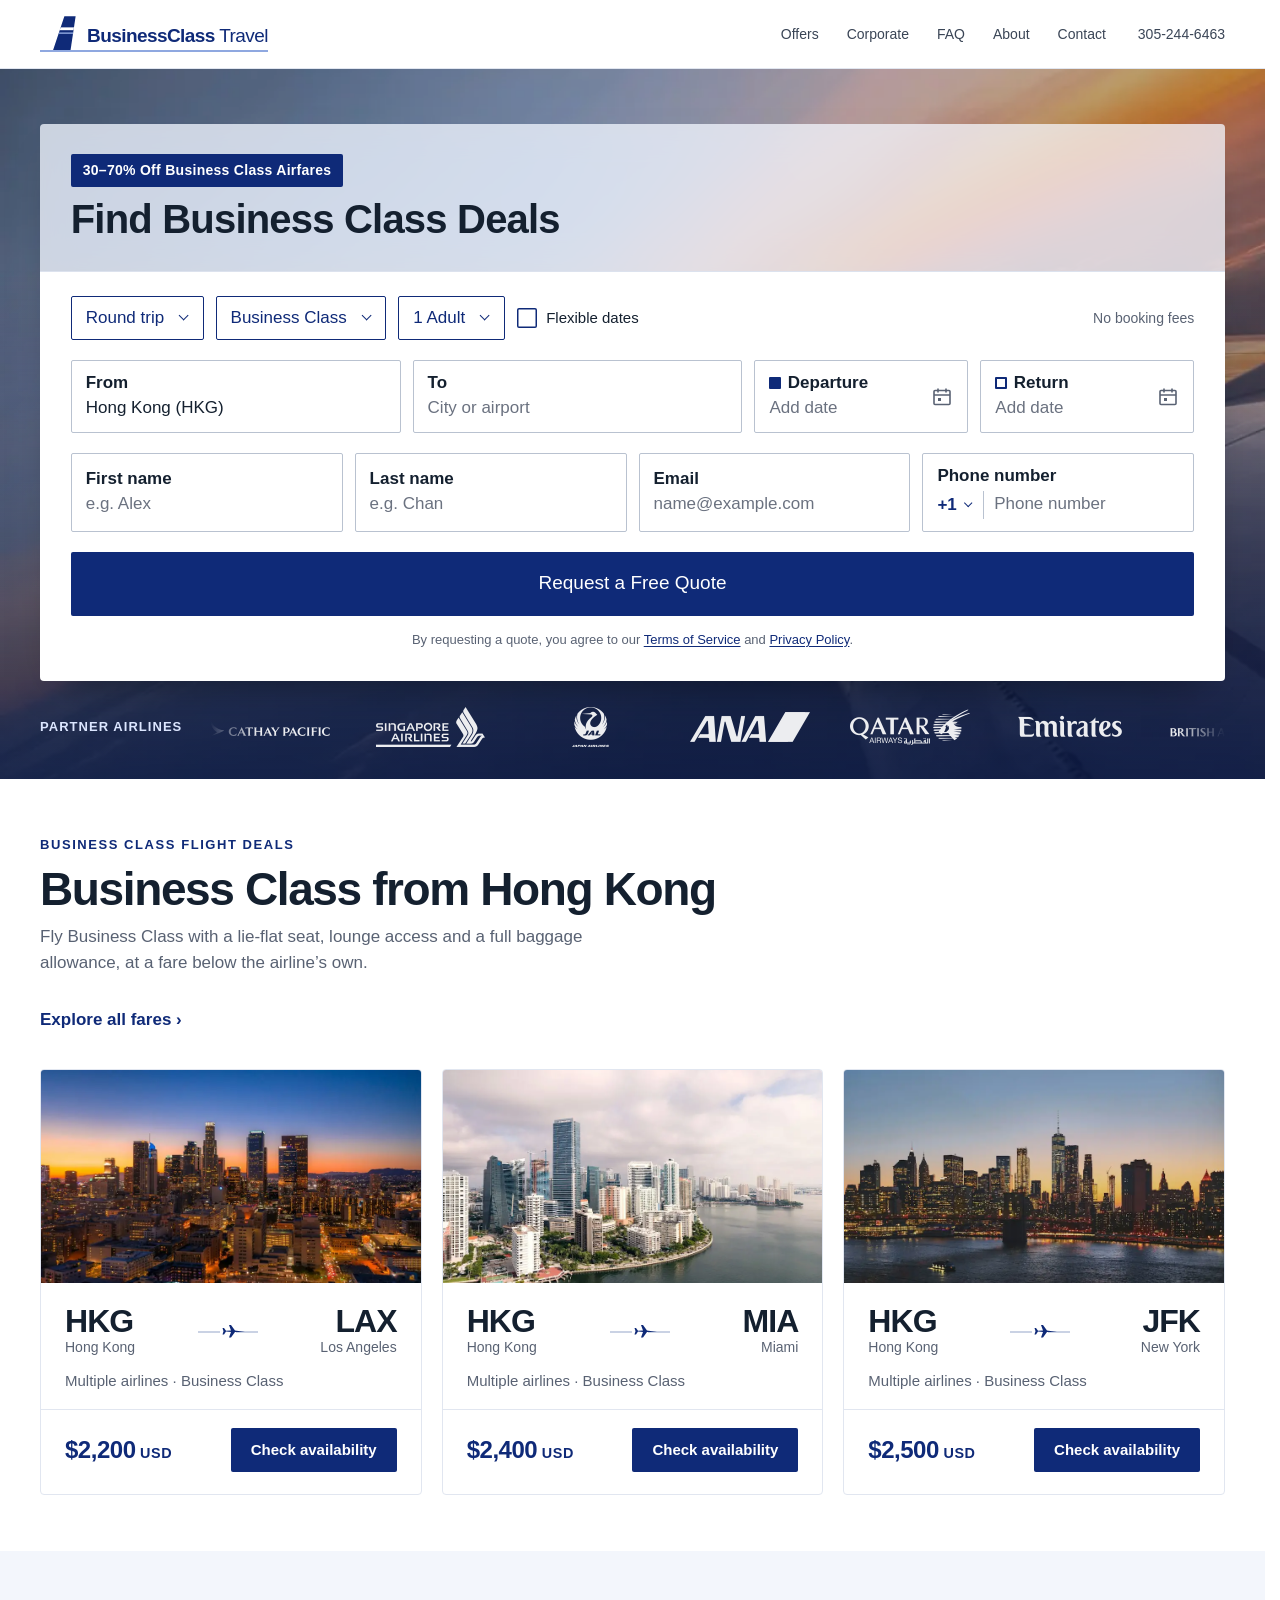
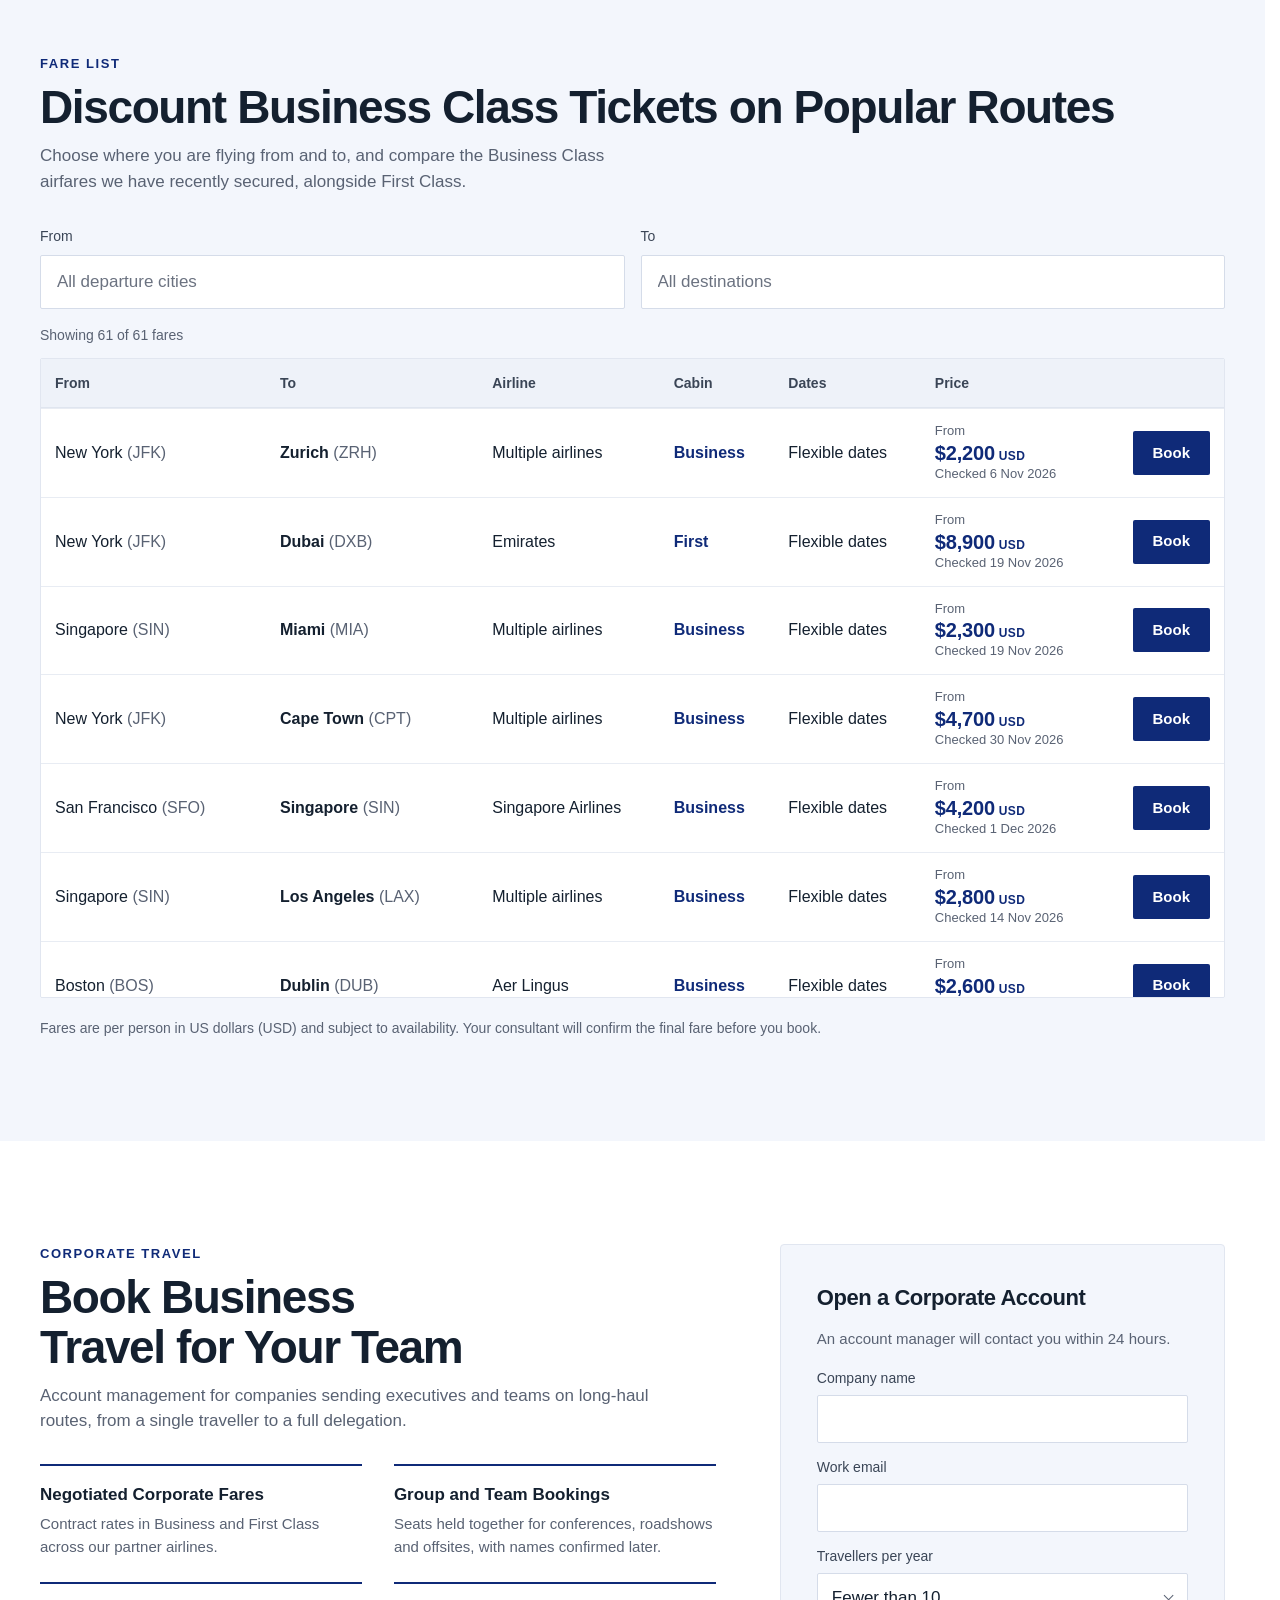
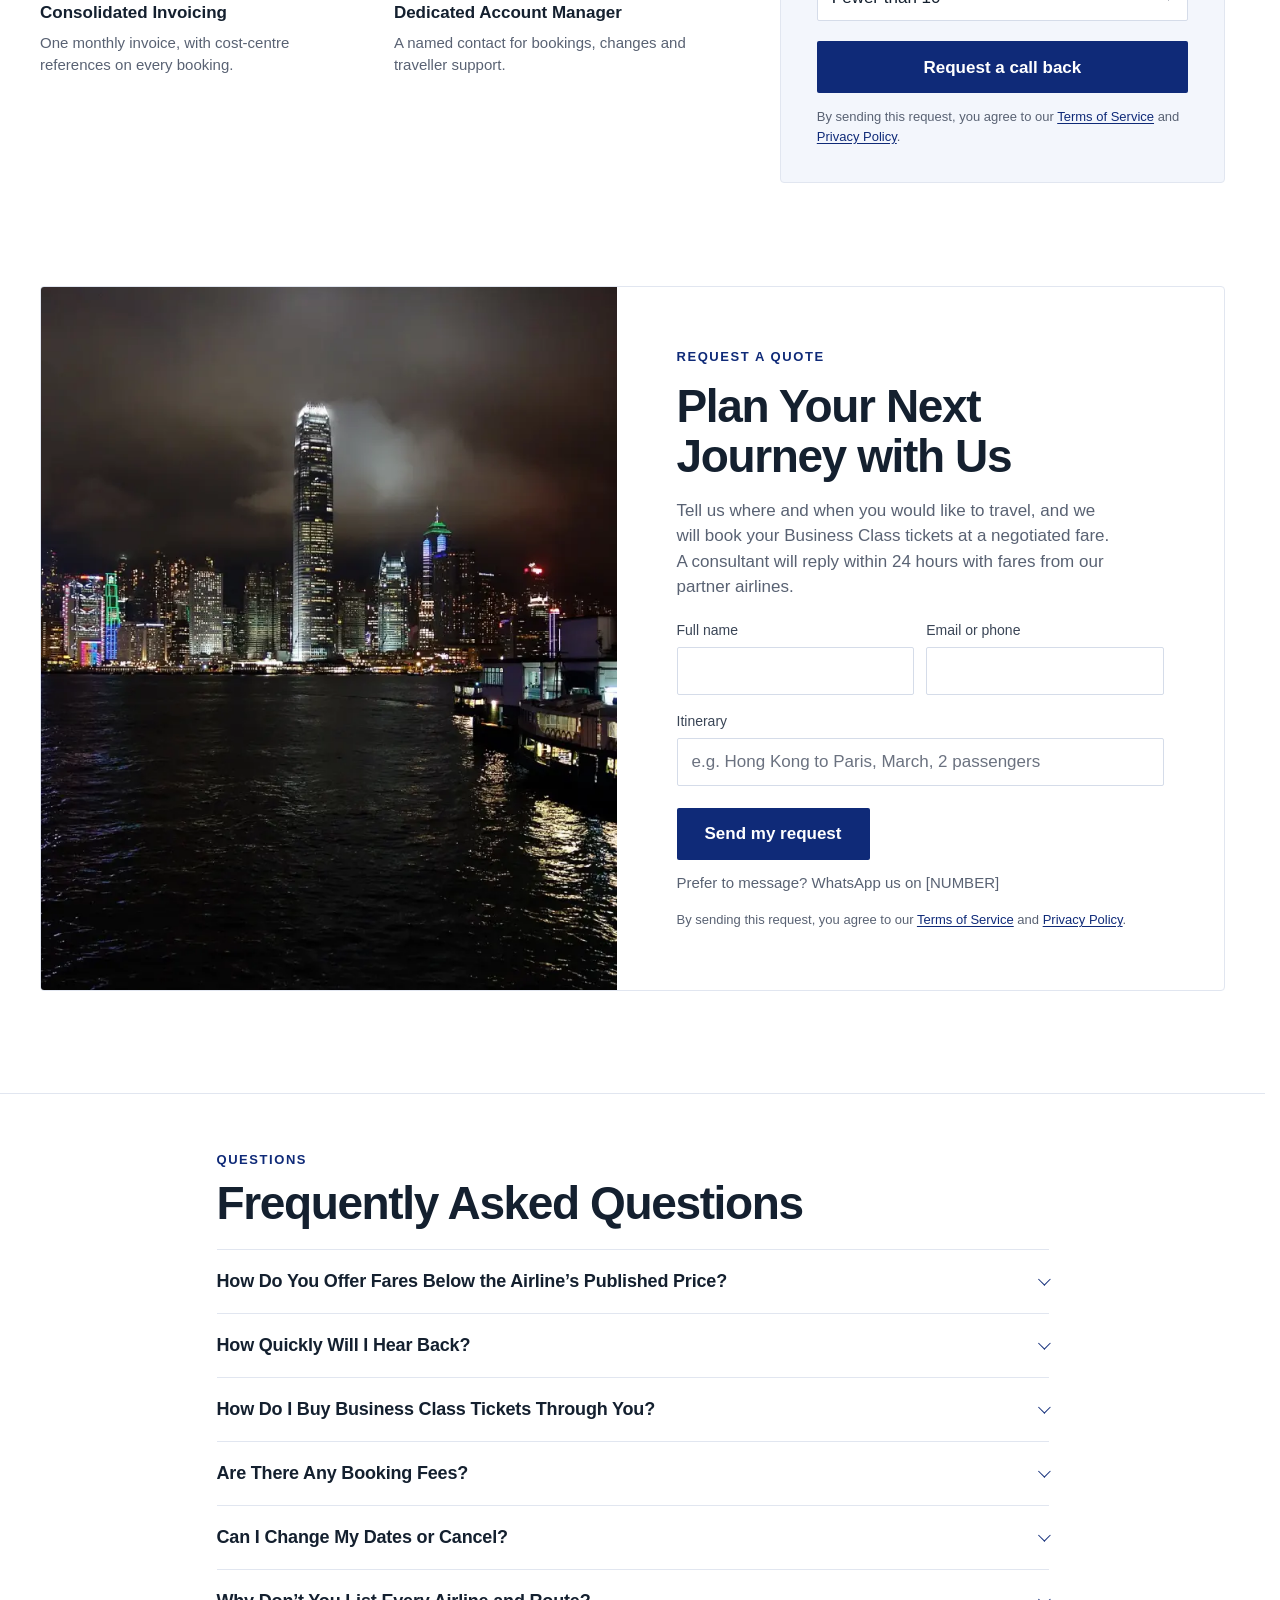
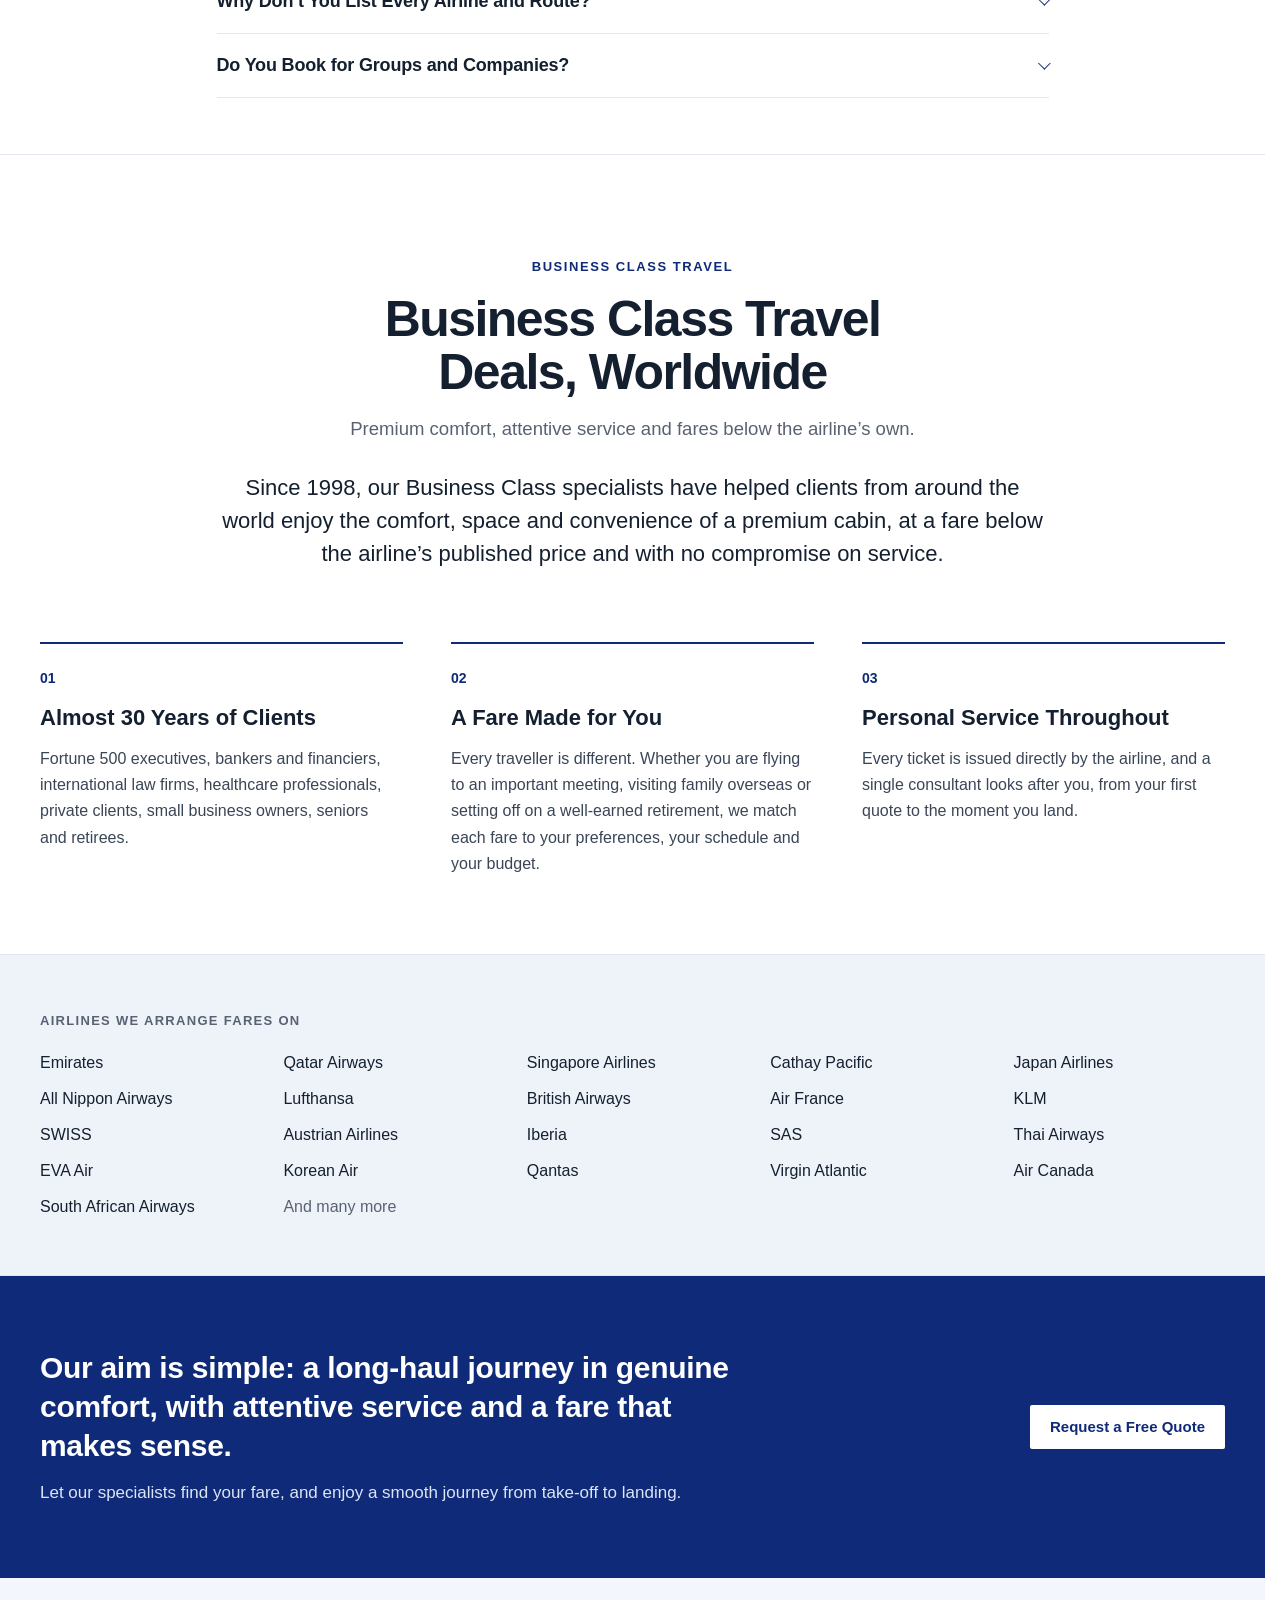
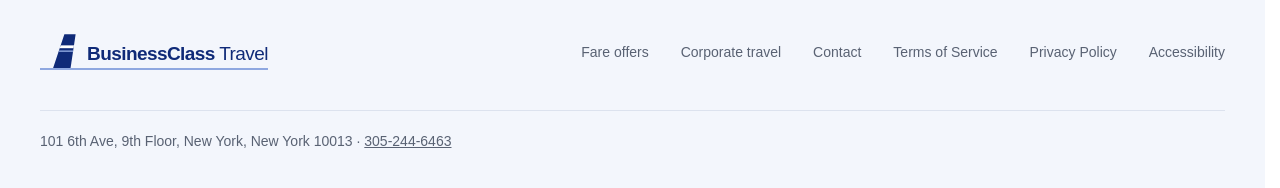
==== commit 9b971ea6: "Add the Google Ads tag (AW-18547802976) to every page Co-Authored-By: Claude Opus 5.5 <noreply@anthr" ====
--- a/index.html
+++ b/index.html
@@ -1,6 +1,15 @@
 <!doctype html>
 <html lang="en">
 <head>
+<!-- Google tag (gtag.js) -->
+<script async src="https://www.googletagmanager.com/gtag/js?id=AW-18547802976"></script>
+<script>
+  window.dataLayer = window.dataLayer || [];
+  function gtag(){dataLayer.push(arguments);}
+  gtag('js', new Date());
+
+  gtag('config', 'AW-18547802976');
+</script>
 <meta charset="utf-8">
 <meta name="viewport" content="width=device-width, initial-scale=1, viewport-fit=cover">
 <title>Business Class Flight Deals up to 70% Off — Business Class Travel</title>
@@ -77,7 +86,7 @@
      "name": "How Do You Offer Fares Below the Airline’s Published Price?",
      "acceptedAnswer": {
       "@type": "Answer",
-      "text": "Airlines price their seats dynamically. The same Business Class seat can sell at several fare levels, depending on inventory and timing. Since 1998, our specialists have arranged long-haul journeys for corporate executives, cruise line engineers, international law firms, small business owners and seniors travelling around the world. We compare fares across the major airlines that fly your route. We work only with airlines whose Business Class offers a fully flat bed, priority check-in and lounge access, including Emirates, Qatar Airways, Singapore Airlines, Japan Airlines, Cathay Pacific, Lufthansa, British Airways, Air France, KLM, All Nippon Airways, EVA Air, Thai Airways, Air Canada, Qantas, Virgin Atlantic and South African Airways. You save on the fare, never on the comfort."
+      "text": "We negotiate fares directly with our partner airlines. These contract rates are not published online, so the fare we quote you can sit below the price on the airline’s own website. Airlines also price their seats dynamically. The same Business Class seat can sell at several fare levels, depending on inventory and timing, and our specialists follow those levels on your route to quote you at the right moment. You fly the same seat, on the same flight, for less."
      }
     },
     {
@@ -554,10 +563,9 @@
       <div class="faq__list" data-reveal style="--i:1">
         <details>
           <summary>How Do You Offer Fares Below the Airline’s Published Price?</summary>
-          <p>Airlines price their seats dynamically. The same Business Class seat can sell at several fare levels, depending on inventory and timing.</p>
-          <p>Since 1998, our specialists have arranged long-haul journeys for corporate executives, cruise line engineers, international law firms, small business owners and seniors travelling around the world.</p>
-          <p>We compare fares across the major airlines that fly your route. We work only with airlines whose Business Class offers a fully flat bed, priority check-in and lounge access, including Emirates, Qatar Airways, Singapore Airlines, Japan Airlines, Cathay Pacific, Lufthansa, British Airways, Air France, KLM, All Nippon Airways, EVA Air, Thai Airways, Air Canada, Qantas, Virgin Atlantic and South African Airways.</p>
-          <p>You save on the fare, never on the comfort.</p>
+          <p>We negotiate fares directly with our partner airlines. These contract rates are not published online, so the fare we quote you can sit below the price on the airline’s own website.</p>
+          <p>Airlines also price their seats dynamically. The same Business Class seat can sell at several fare levels, depending on inventory and timing, and our specialists follow those levels on your route to quote you at the right moment.</p>
+          <p>You fly the same seat, on the same flight, for less.</p>
         </details>
         <details>
           <summary>How Quickly Will I Hear Back?</summary>
--- a/styles.css
+++ b/styles.css
@@ -86,12 +86,14 @@
 /* No z-index here: the calendar inside the card is fixed and must be able to rise above the header. */
 .quote, .partners { position: relative; }
 
-.quote { max-width: var(--max); margin: 0 auto; background: var(--white); color: var(--ink); border-radius: 4px; box-shadow: 0 20px 40px -24px rgba(0, 0, 0, 0.5); }
+.quote { max-width: var(--max); margin: 0 auto; color: var(--ink); border-radius: 4px; box-shadow: 0 20px 40px -24px rgba(0, 0, 0, 0.5); }
 /* Banner: the discount as a small blue tag above the heading. */
-.quote__head { display: flex; flex-direction: column; align-items: flex-start; gap: 0.625rem; padding: clamp(1.25rem, 2.6vw, 1.875rem) clamp(1.25rem, 2.4vw, 2rem); background: var(--blue-wash); border-bottom: 1px solid #dce2ee; border-radius: 4px 4px 0 0; }
+.quote__head { display: flex; flex-direction: column; align-items: flex-start; gap: 0.625rem; padding: clamp(1.25rem, 2.6vw, 1.875rem) clamp(1.25rem, 2.4vw, 2rem); background: rgba(238, 242, 249, 0.8); -webkit-backdrop-filter: saturate(160%) blur(16px); backdrop-filter: saturate(160%) blur(16px); border-bottom: 1px solid #dce2ee; border-radius: 4px 4px 0 0; }
 .quote__tag { padding: 0.375rem 0.75rem; background: var(--blue); color: var(--white); font-size: 0.875rem; font-weight: 600; letter-spacing: 0.02em; border-radius: 2px; }
 .quote__head h1 { font-size: clamp(1.625rem, 1.1rem + 1.8vw, 2.5rem); font-weight: 600; line-height: 1.1; letter-spacing: -0.02em; color: var(--ink); }
-.quote__form { display: grid; gap: 1.25rem; padding: 1.5rem clamp(1.25rem, 2.4vw, 2rem) 2rem; }
+.quote__form { display: grid; gap: 1.25rem; padding: 1.5rem clamp(1.25rem, 2.4vw, 2rem) 2rem; background: var(--white); border-radius: 0 0 4px 4px; }
+/* The banner is see-through over the photo, so the card's white sits on the form and the thank-you panel instead. */
+.quote > .done { background: var(--white); border-radius: 4px; }
 
 .quote__opts { display: flex; flex-wrap: wrap; align-items: center; gap: 0.75rem; }
 .pick { position: relative; display: flex; align-items: center; min-height: 2.75rem; border: 1px solid var(--blue); border-radius: 2px; color: var(--blue); }
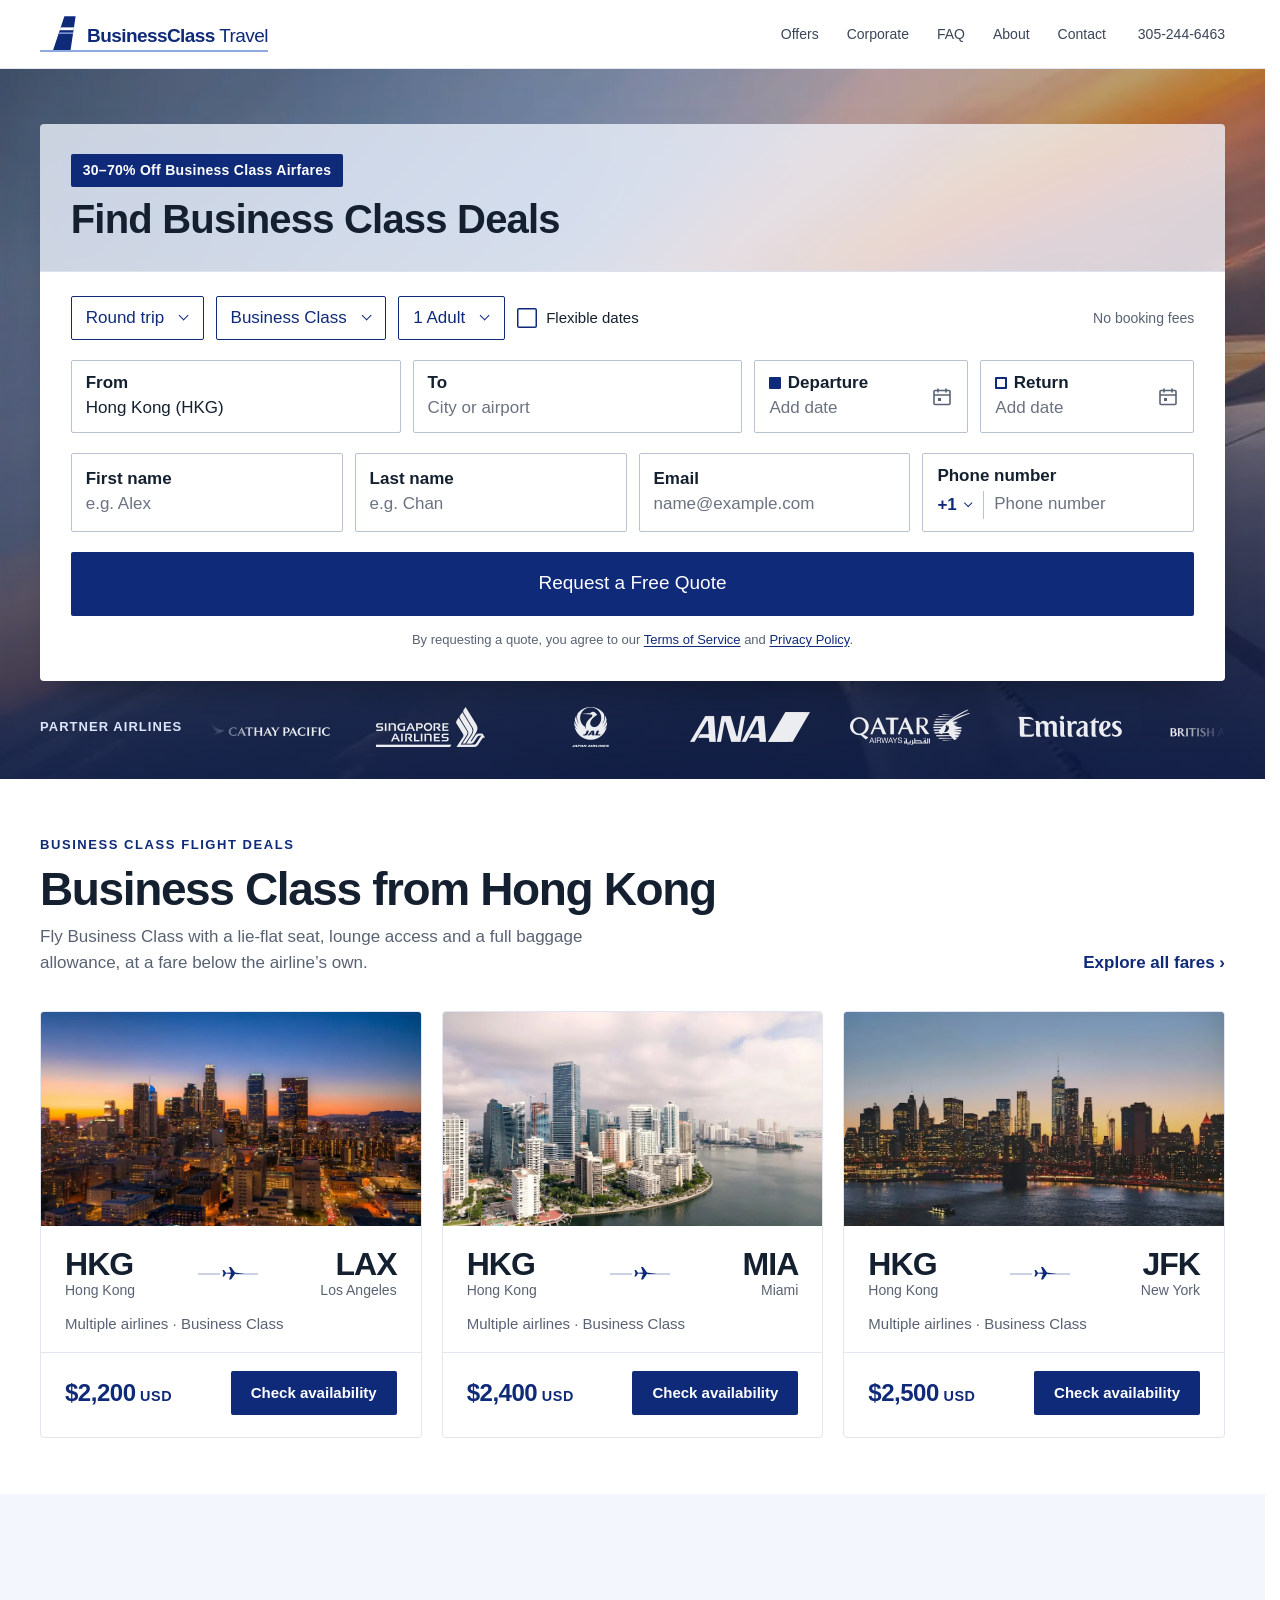
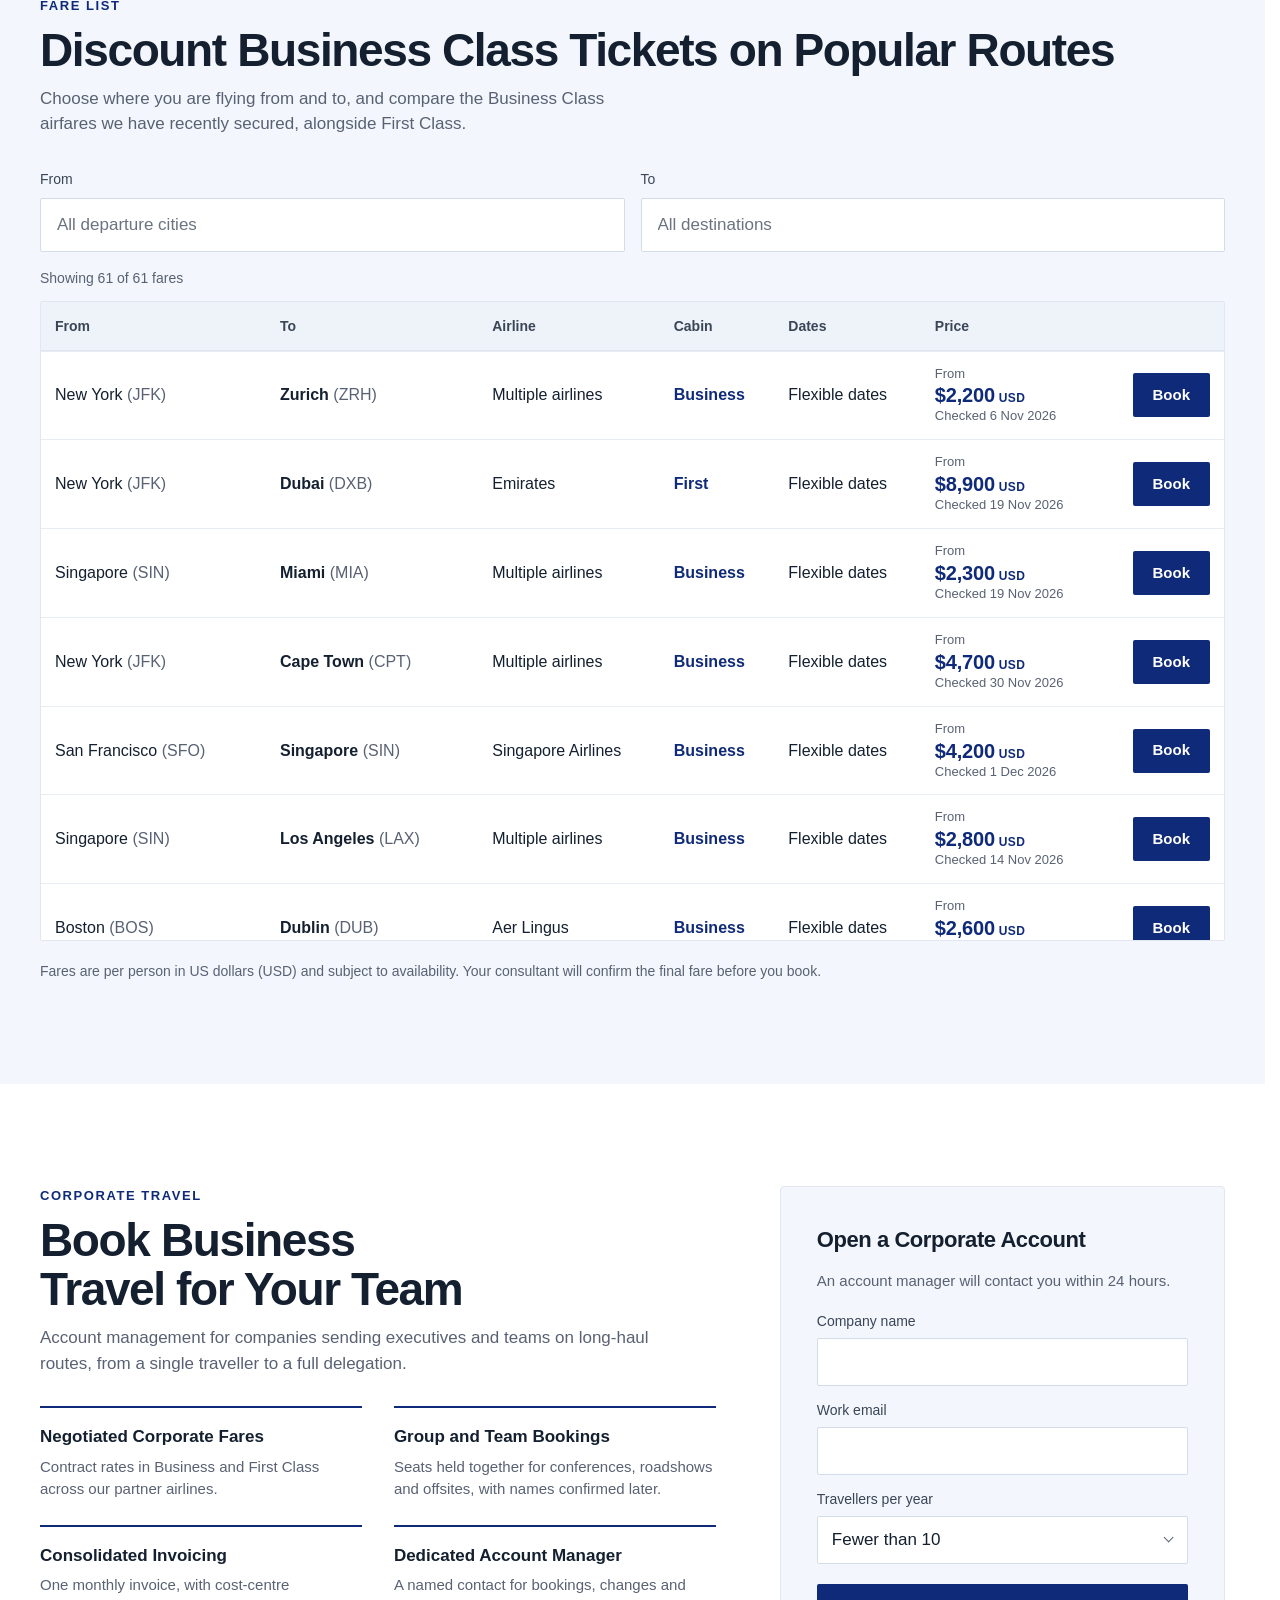
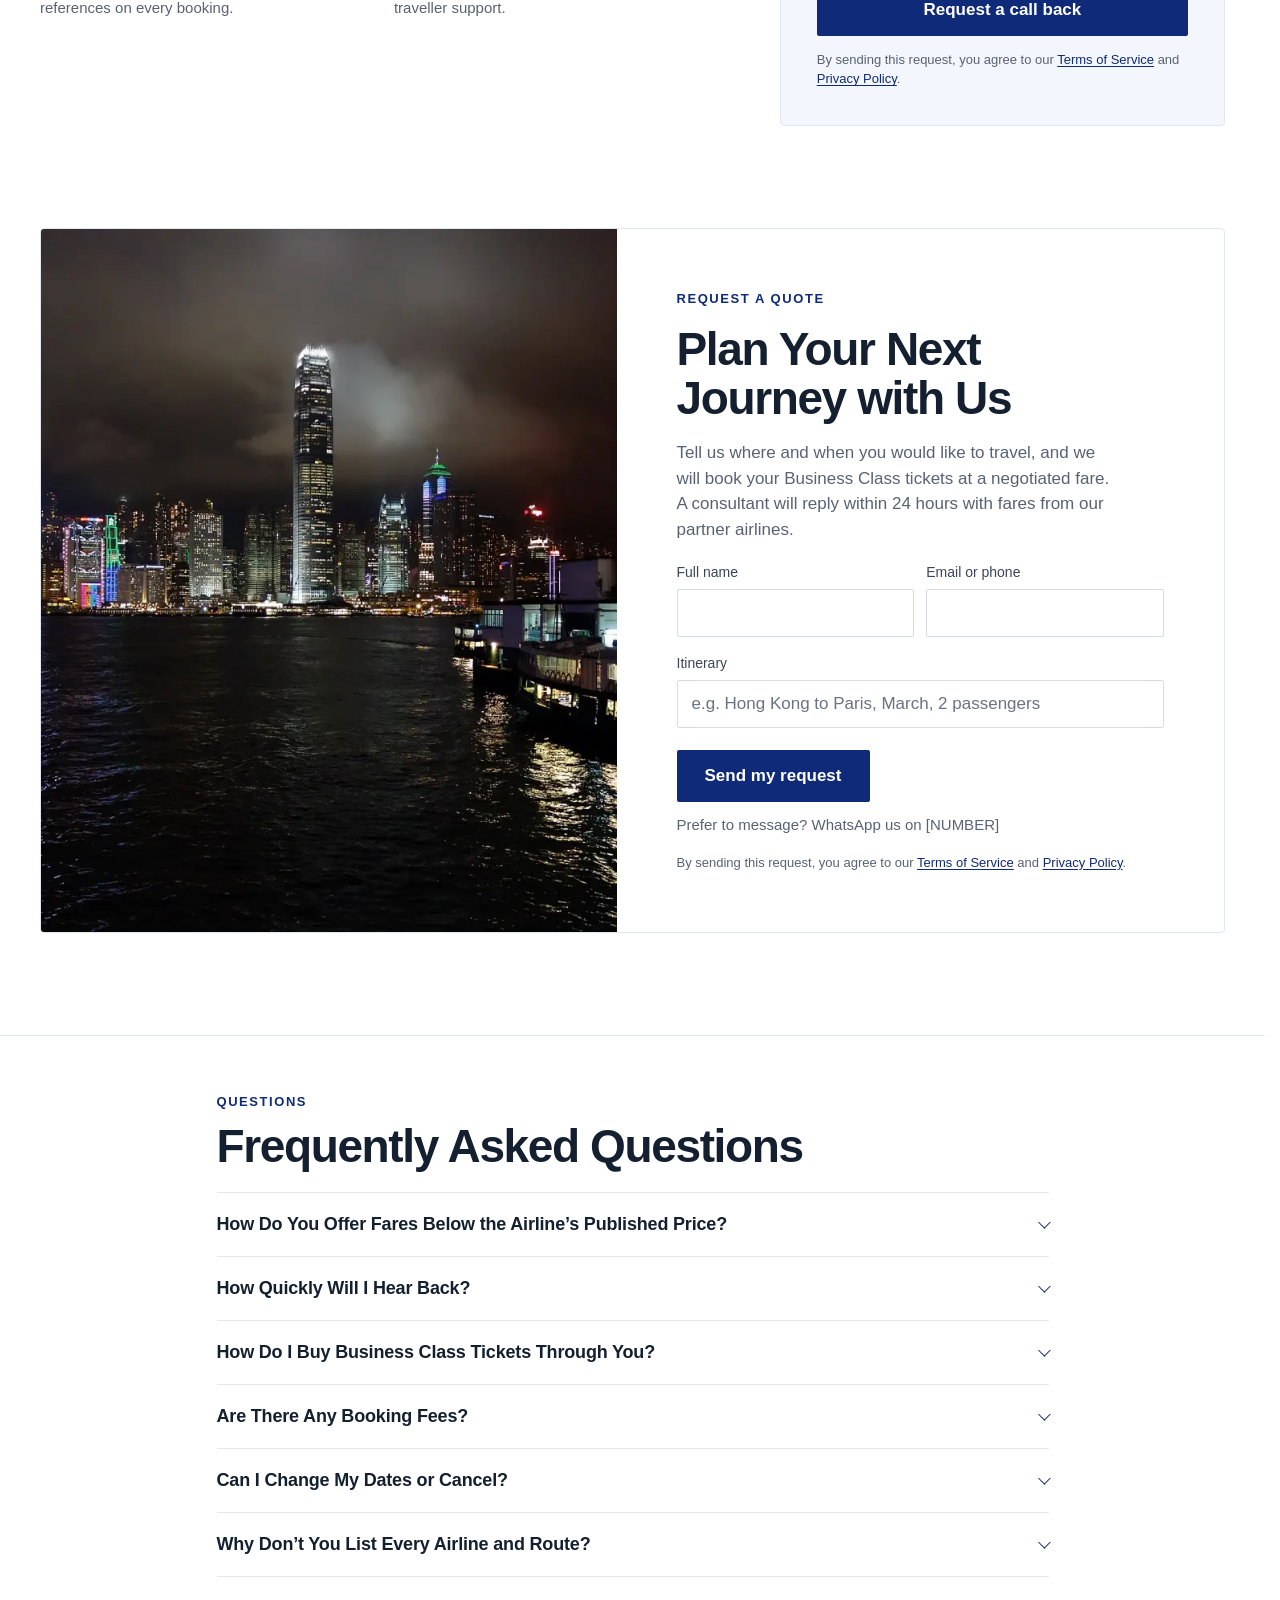
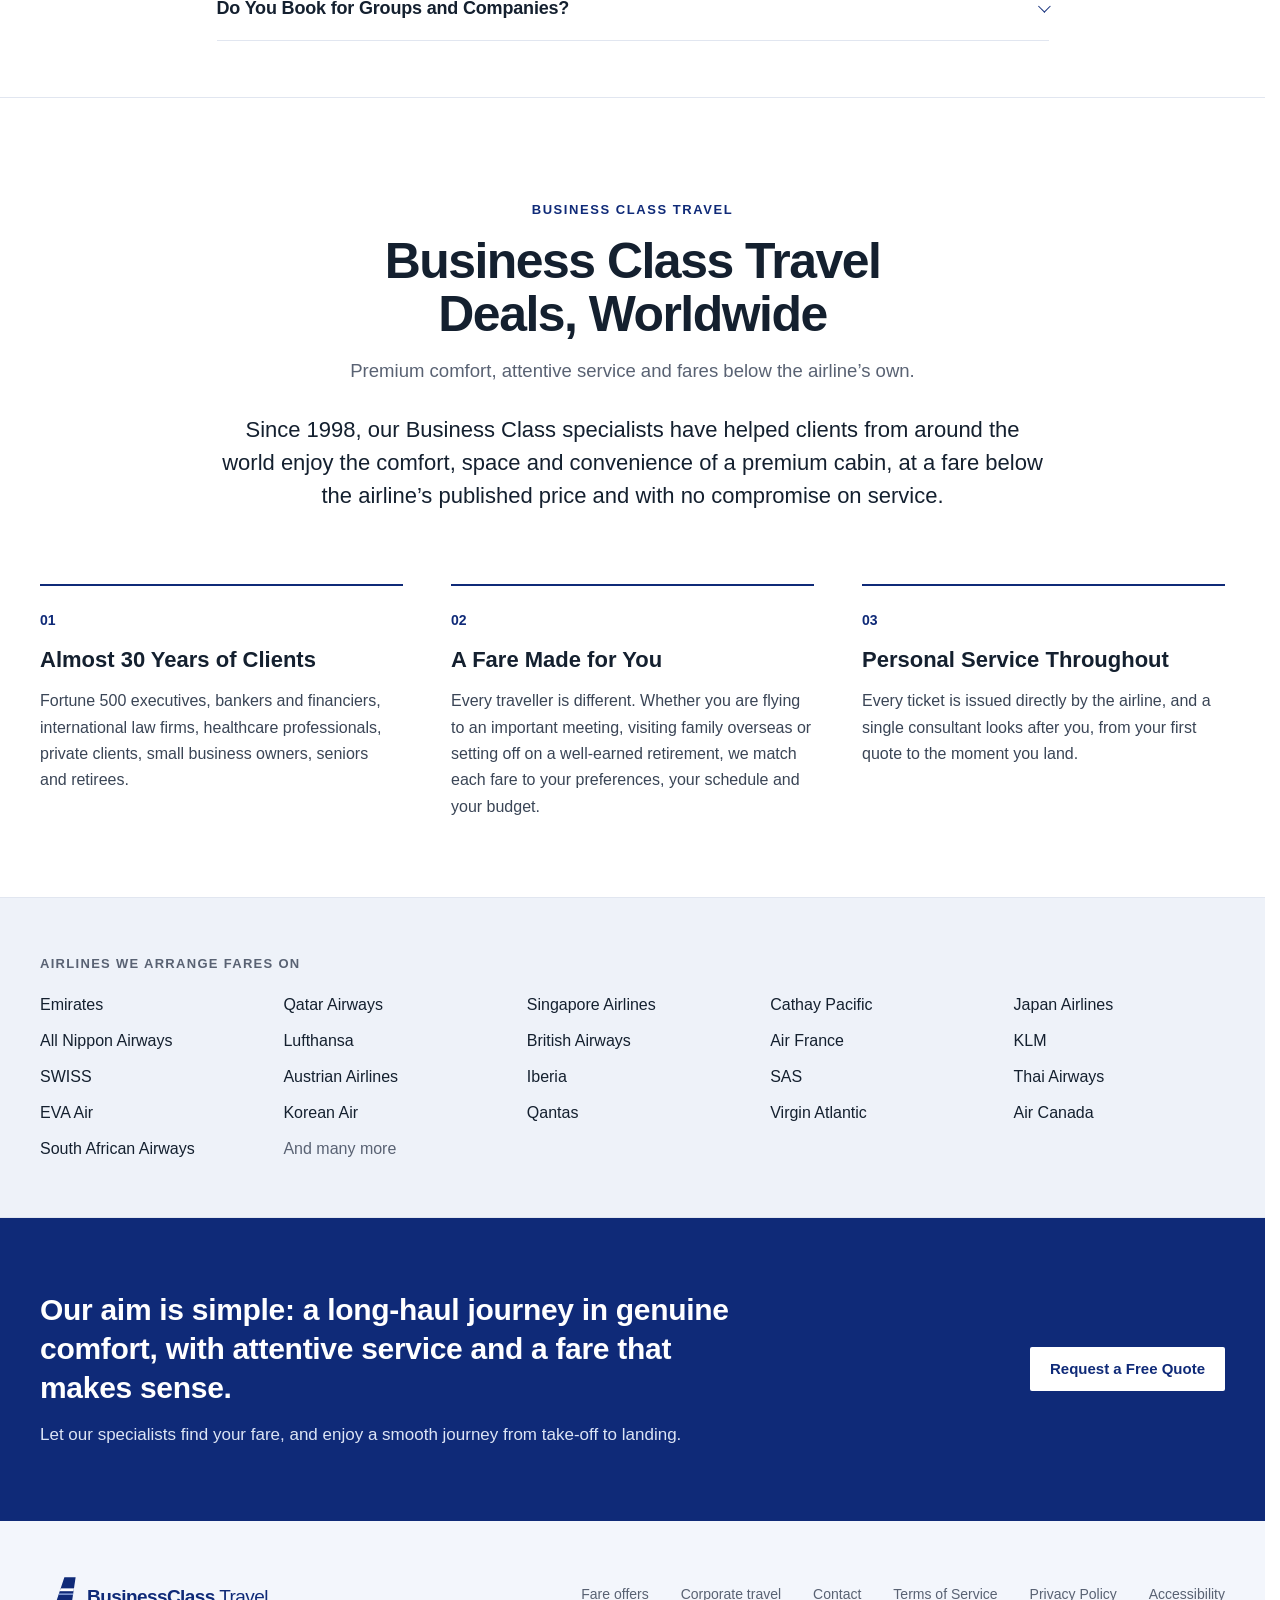
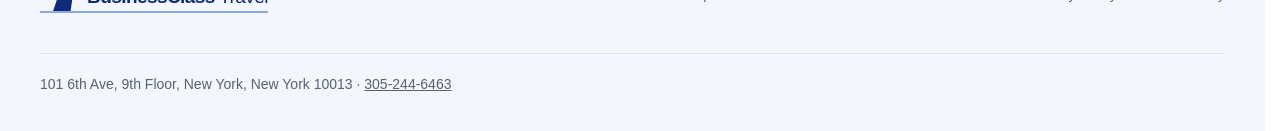
==== commit c18ce21c: "Send quote requests to a separate thank-you page thank-you.html follows design B: a navy panel thank" ====
--- a/index.html
+++ b/index.html
@@ -295,19 +295,6 @@
         <p class="err quote__senderr" id="err-send" aria-live="polite"></p>
       </div>
 
-      <div class="done" id="done" hidden>
-        <h2 tabindex="-1">Thank You. Your Request Is with Us.</h2>
-        <p id="done-text">A consultant will be in touch shortly.</p>
-        <div class="more" id="more">
-          <label class="more__label" for="more-text">Anything else we should know?</label>
-          <textarea id="more-text" name="details" rows="4" maxlength="2000" placeholder="Preferred airlines, seat or meal requests, frequent flyer numbers, your budget or how flexible your dates are"></textarea>
-          <span class="err" id="err-more" aria-live="polite"></span>
-          <button type="button" class="button button--blue" id="more-send">Send details</button>
-        </div>
-        <p class="more__sent" id="more-sent" tabindex="-1" hidden>Thank you. We’ve added these details to your request.</p>
-        <button type="button" class="button button--ghost" id="again">Plan another journey</button>
-      </div>
-
       <div class="cal" id="cal" role="dialog" aria-modal="true" aria-labelledby="cal-title" hidden>
         <div class="cal__scrim" data-cal-close></div>
         <div class="cal__box" id="cal-box">
--- a/styles.css
+++ b/styles.css
@@ -92,8 +92,6 @@
 .quote__tag { padding: 0.375rem 0.75rem; background: var(--blue); color: var(--white); font-size: 0.875rem; font-weight: 600; letter-spacing: 0.02em; border-radius: 2px; }
 .quote__head h1 { font-size: clamp(1.625rem, 1.1rem + 1.8vw, 2.5rem); font-weight: 600; line-height: 1.1; letter-spacing: -0.02em; color: var(--ink); }
 .quote__form { display: grid; gap: 1.25rem; padding: 1.5rem clamp(1.25rem, 2.4vw, 2rem) 2rem; background: var(--white); border-radius: 0 0 4px 4px; }
-/* The banner is see-through over the photo, so the card's white sits on the form and the thank-you panel instead. */
-.quote > .done { background: var(--white); border-radius: 4px; }
 
 .quote__opts { display: flex; flex-wrap: wrap; align-items: center; gap: 0.75rem; }
 .pick { position: relative; display: flex; align-items: center; min-height: 2.75rem; border: 1px solid var(--blue); border-radius: 2px; color: var(--blue); }
@@ -178,19 +176,9 @@
 .done h2, .done h3 { font-size: clamp(1.5rem, 1.2rem + 1.2vw, 2.125rem); font-weight: 600; letter-spacing: -0.02em; outline: none; }
 .done p { max-width: 34rem; color: var(--muted); }
 .done .button { margin-top: 0.75rem; }
-.more[hidden], .more__sent[hidden] { display: none; }
-.more { display: grid; gap: 0.5rem; width: min(100%, 34rem); margin-top: 1rem; text-align: left; }
-.more__label { font-size: 0.9375rem; font-weight: 600; color: var(--ink); }
-.more textarea { width: 100%; min-height: 7.5rem; padding: 0.75rem 0.875rem; border: 1px solid var(--field-line); border-radius: 2px; background: var(--white); font: inherit; font-size: 1rem; line-height: 1.5; color: var(--ink); resize: vertical; }
-.more textarea::placeholder { color: #6b7280; opacity: 1; }
-.more textarea:focus { border-color: var(--blue); outline: none; box-shadow: inset 0 0 0 1px var(--blue); }
-.more.has-error textarea { border-color: var(--error); }
-.more .button { justify-self: start; margin-top: 0.25rem; }
-.more__sent { color: var(--ink); font-weight: 600; outline: none; }
 .button--ghost { color: var(--blue); box-shadow: inset 0 0 0 1px var(--blue); }
 @media (hover: hover) and (pointer: fine) { .button--ghost:hover { background: var(--blue-wash); } }
 .is-done > .quote__form, .is-done > .panel__form { display: none; }
-.quote.is-done .quote__head { display: none; }
 
 /* airport suggestions: a floating list anchored under its field */
 .suggest { position: absolute; left: -1px; right: -1px; top: calc(100% + 0.375rem); z-index: 20; margin: 0; padding: 0.375rem; list-style: none; background: var(--white); border-radius: 4px; box-shadow: 0 20px 50px -12px rgba(20, 32, 47, 0.28), 0 0 0 1px var(--line); max-height: 20rem; overflow: auto; }
@@ -483,3 +471,29 @@
   .fld, .filter__box, .line input { border-color: var(--ink); }
   .lede, .card__meta { color: var(--body); }
 }
+
+/* ---------- thank-you page: navy panel beside the request summary and the extra-details box ---------- */
+.logo + .bar__call { margin-left: auto; } /* a header with only the phone number beside the logo */
+.thanks { display: flex; flex-wrap: wrap; }
+.thanks__panel, .thanks__main { box-sizing: border-box; padding: clamp(3rem, 7vw, 6rem) clamp(1.25rem, 5vw, 4.5rem); }
+.thanks__panel { flex: 1 1 24rem; display: flex; flex-direction: column; justify-content: center; gap: 1.375rem; background: var(--blue); color: var(--white); }
+.thanks__panel h1 { font-size: clamp(2rem, 1.4rem + 2.4vw, 3rem); line-height: 1.08; font-weight: 600; letter-spacing: -0.02em; color: var(--white); outline: none; }
+.thanks__panel p { font-size: 1.125rem; line-height: 1.6; color: #dce4f5; }
+.thanks__panel .button { align-self: flex-start; margin-top: 0.5rem; }
+.thanks__panel :focus-visible { outline-color: var(--white); }
+.thanks__main { flex: 1.3 1 28rem; display: flex; flex-direction: column; gap: 2.5rem; }
+.thanks__summary[hidden], .thanks__more[hidden], .thanks__sent[hidden], .thanks__again[hidden] { display: none; }
+.thanks__label { margin-bottom: 1rem; font-size: 0.8125rem; font-weight: 600; letter-spacing: 0.1em; text-transform: uppercase; color: var(--muted); }
+.thanks__list { display: grid; grid-template-columns: minmax(0, 1fr) minmax(0, 2fr); margin: 0; }
+.thanks__list dt, .thanks__list dd { margin: 0; padding: 0.875rem 0; border-top: 1px solid var(--line); }
+.thanks__list dt { color: var(--muted); }
+.thanks__list dd { font-weight: 600; }
+.thanks__list dt:nth-last-of-type(1), .thanks__list dd:last-of-type { border-bottom: 1px solid var(--line); }
+.thanks__more { display: grid; gap: 0.625rem; }
+.thanks__more h2 { font-size: 1.375rem; font-weight: 600; }
+.thanks__more label { font-size: 0.9375rem; line-height: 1.55; color: var(--body); }
+.thanks__more textarea { width: 100%; min-height: 8rem; padding: 0.75rem 0.875rem; border: 1px solid var(--field-line); border-radius: 2px; background: var(--white); font: inherit; font-size: 1rem; line-height: 1.5; color: var(--ink); resize: vertical; }
+.thanks__more textarea:focus { border-color: var(--blue); outline: none; box-shadow: inset 0 0 0 1px var(--blue); }
+.thanks__more textarea.is-invalid { border-color: var(--error); }
+.thanks__actions { display: flex; flex-wrap: wrap; gap: 0.75rem; margin-top: 0.375rem; }
+.thanks__sent { font-weight: 600; color: var(--ink); outline: none; }
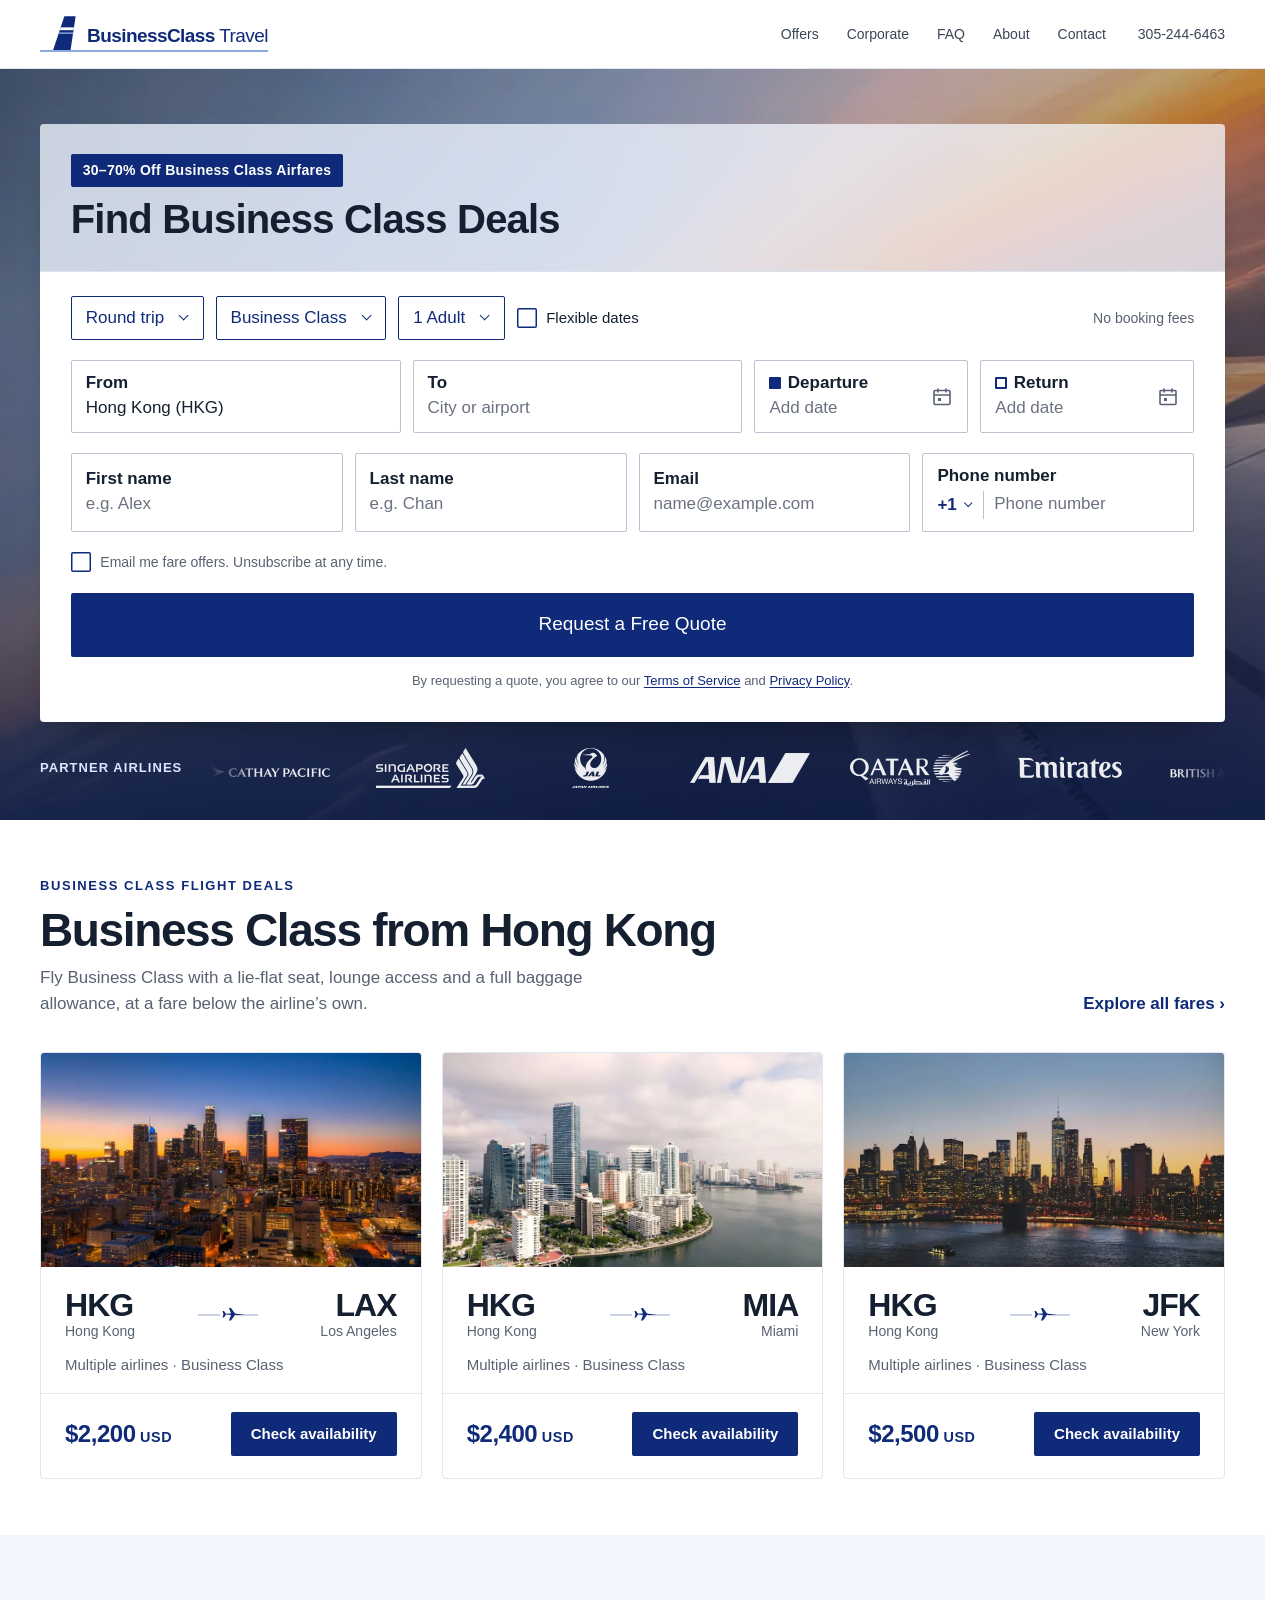
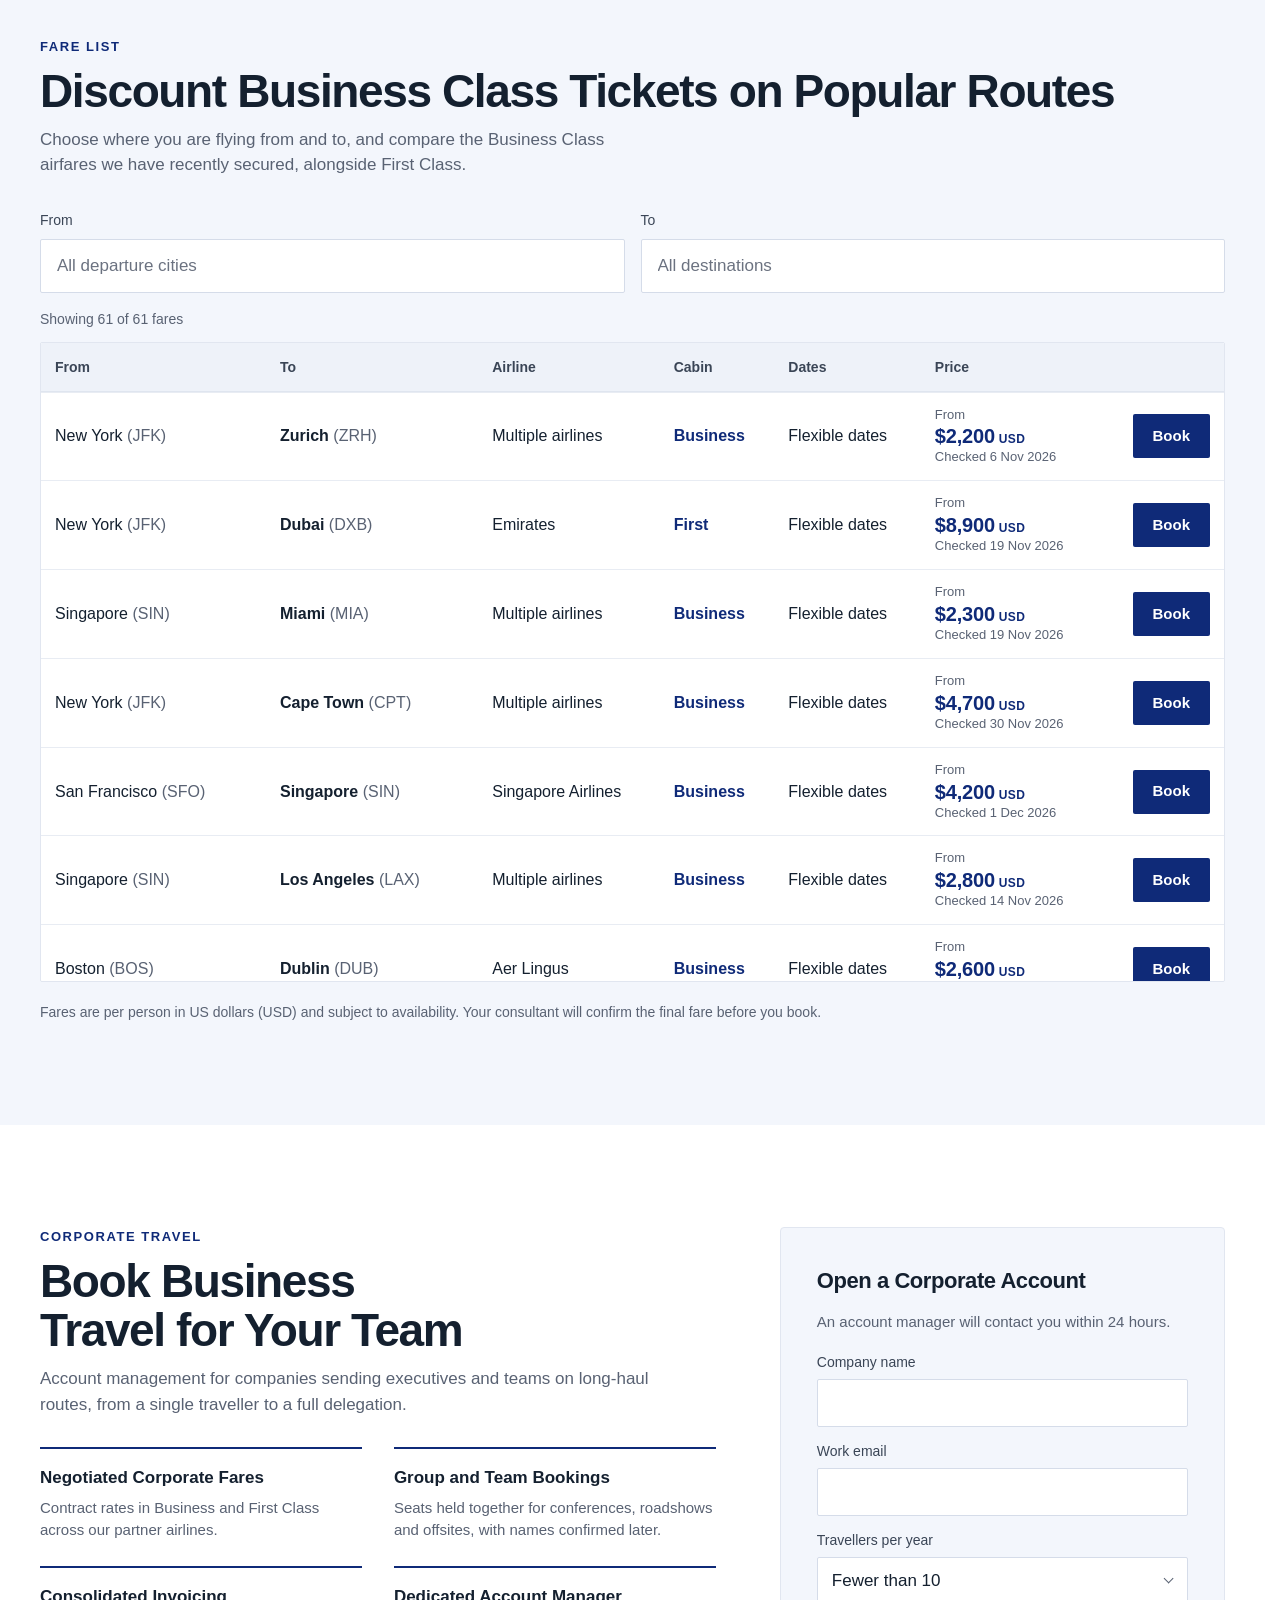
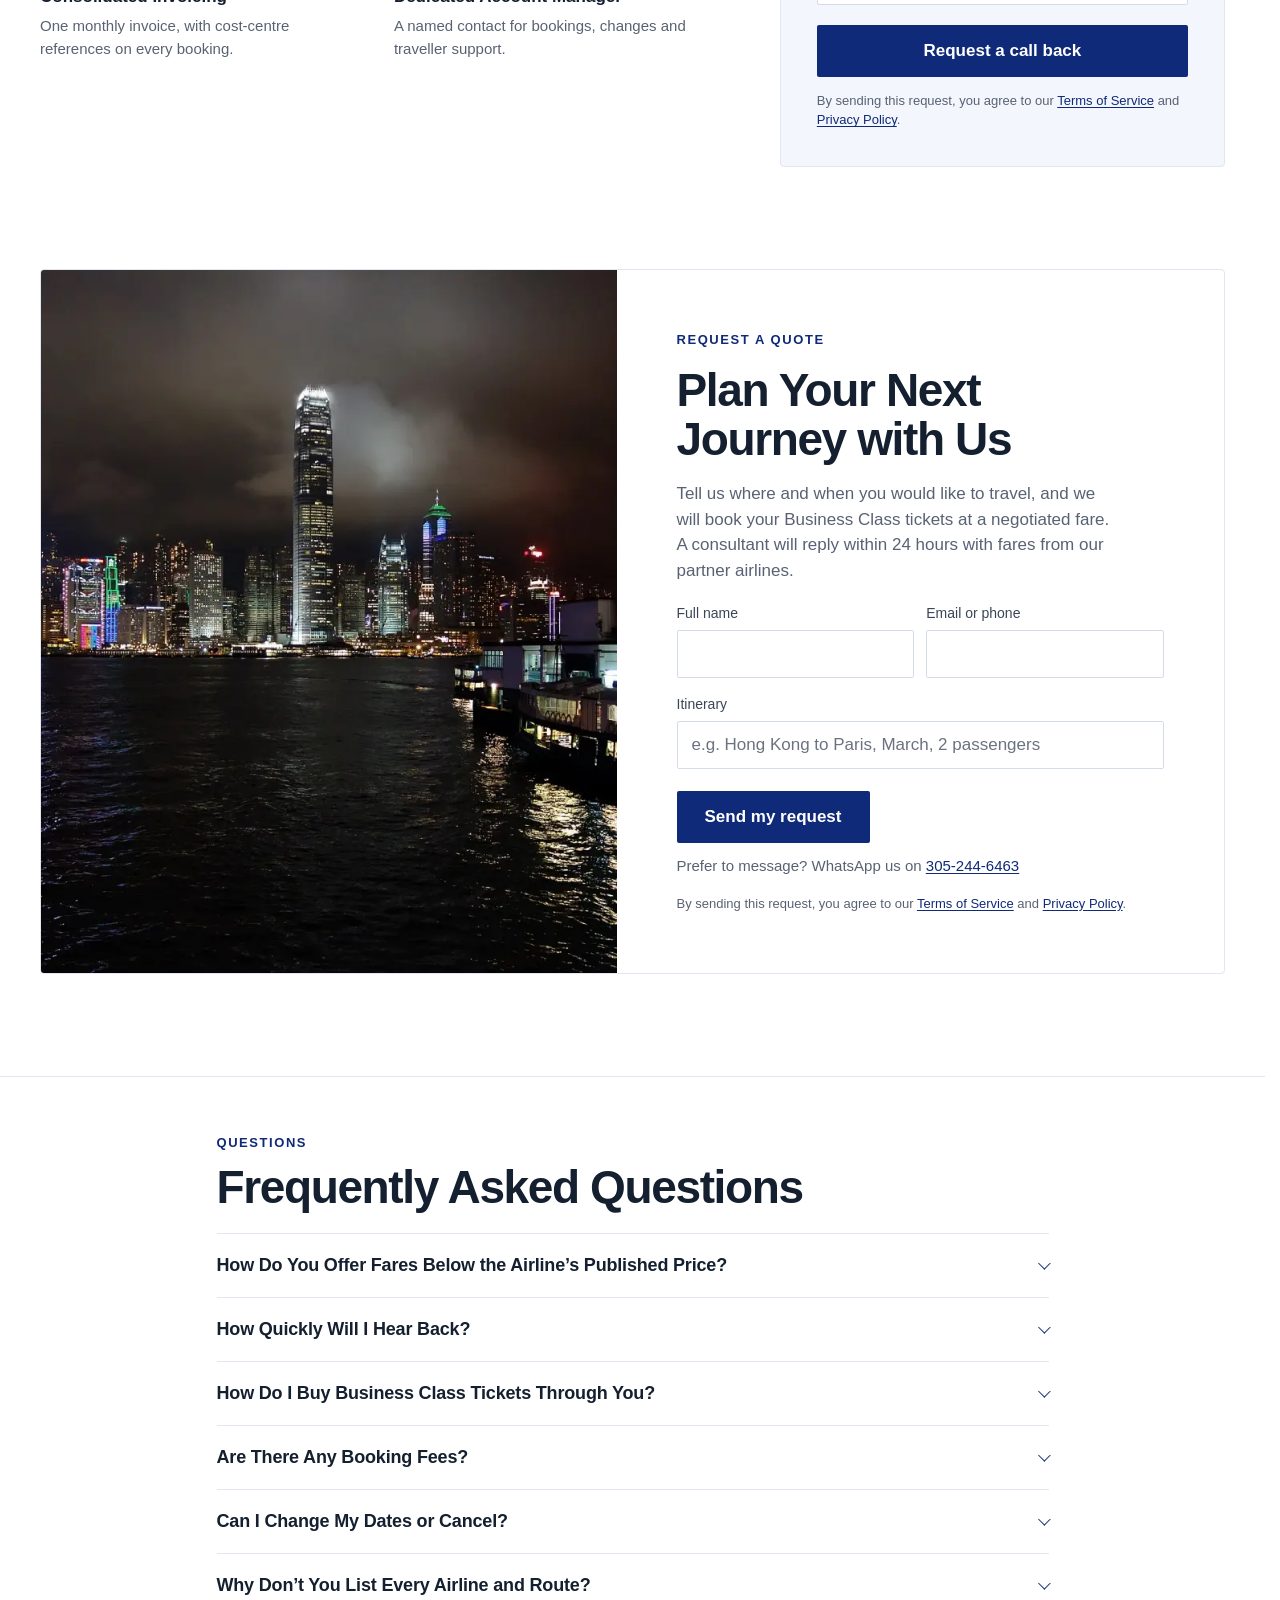
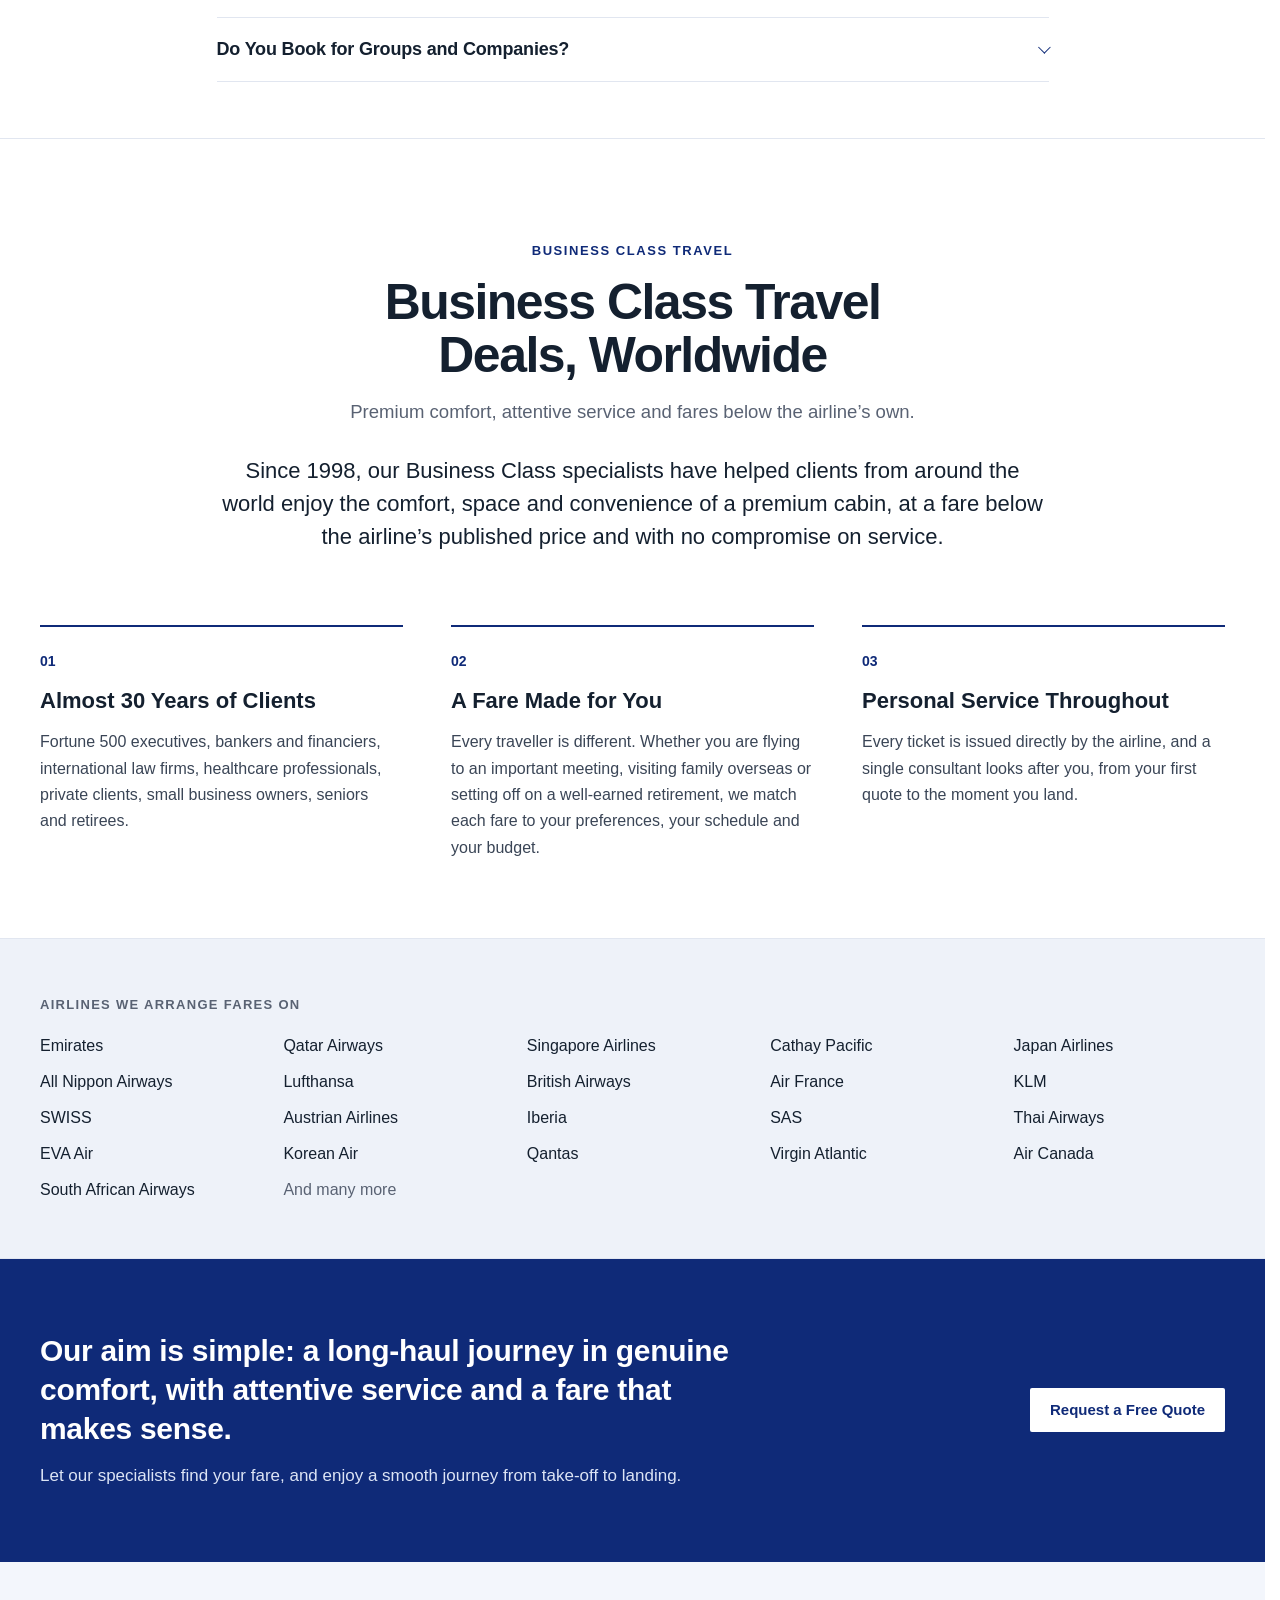
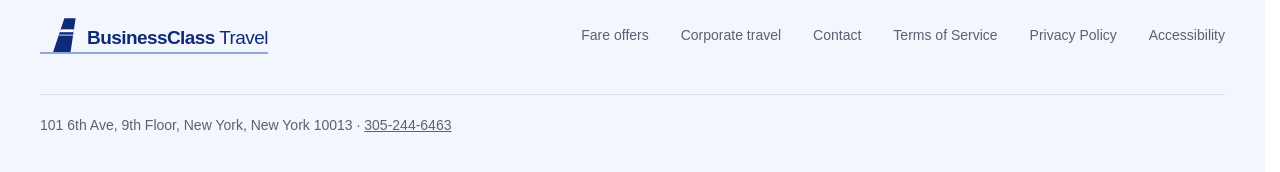
==== commit 15c6e645: "Add Mailchimp newsletter sign-up and the WhatsApp number - Quote form: an unticked "Email me fare of" ====
--- a/index.html
+++ b/index.html
@@ -9,6 +9,13 @@
   gtag('js', new Date());
 
   gtag('config', 'AW-18547802976');
+</script>
+<!-- Google Tag Manager (GTM-NVKH3V88) -->
+<script async src="https://www.googletagmanager.com/gtm.js?id=GTM-NVKH3V88"></script>
+<script>
+  window.dataLayer = window.dataLayer || [];
+  function gtag(){dataLayer.push(arguments);}
+  gtag('js', new Date());
 </script>
 <meta charset="utf-8">
 <meta name="viewport" content="width=device-width, initial-scale=1, viewport-fit=cover">
@@ -288,8 +295,9 @@
           </div>
         </div>
 
+        <label class="check check--box quote__news"><input type="checkbox" id="newsletter" name="newsletter" value="1"><span>Email me fare offers. Unsubscribe at any time.</span></label>
         <button class="button button--blue quote__send" id="send" type="submit">Request a Free Quote</button>
-        <p class="legal-note">By requesting a quote, you agree to our <a href="terms.html">Terms of Service</a> and <a href="privacy.html">Privacy Policy</a>.</p>
+        <p class="legal-note">By requesting a quote, you agree to our <a href="/terms">Terms of Service</a> and <a href="/privacy">Privacy Policy</a>.</p>
         <input type="hidden" id="flex-val" name="flexible" value="">
         <div class="hp" aria-hidden="true"><label for="hp">Company website</label><input id="hp" name="company_website" type="text" tabindex="-1" autocomplete="off"></div>
         <p class="err quote__senderr" id="err-send" aria-live="polite"></p>
@@ -498,7 +506,7 @@
           </label>
           <div class="hp" aria-hidden="true"><label>Company website<input name="company_website" type="text" tabindex="-1" autocomplete="off"></label></div>
           <button class="button button--blue" type="submit">Request a call back</button>
-          <p class="legal-note legal-note--left">By sending this request, you agree to our <a href="terms.html">Terms of Service</a> and <a href="privacy.html">Privacy Policy</a>.</p>
+          <p class="legal-note legal-note--left">By sending this request, you agree to our <a href="/terms">Terms of Service</a> and <a href="/privacy">Privacy Policy</a>.</p>
           <p class="err" data-send-err aria-live="polite"></p>
         </div>
         <div class="done" hidden>
@@ -527,9 +535,9 @@
             <div class="hp" aria-hidden="true"><label>Company website<input name="company_website" type="text" tabindex="-1" autocomplete="off"></label></div>
             <div class="enquire__send">
               <button class="button button--blue" type="submit">Send my request</button>
-              <span>Prefer to message? WhatsApp us on [NUMBER]</span>
-            </div>
-            <p class="legal-note legal-note--left">By sending this request, you agree to our <a href="terms.html">Terms of Service</a> and <a href="privacy.html">Privacy Policy</a>.</p>
+              <span>Prefer to message? WhatsApp us on <a href="https://wa.me/13052446463" rel="noopener">305-244-6463</a></span>
+            </div>
+            <p class="legal-note legal-note--left">By sending this request, you agree to our <a href="/terms">Terms of Service</a> and <a href="/privacy">Privacy Policy</a>.</p>
             <p class="err" data-send-err aria-live="polite"></p>
           </div>
           <div class="done" hidden>
@@ -658,7 +666,7 @@
         <span class="logo__line" aria-hidden="true"></span>
       </span>
       <nav class="foot__nav" aria-label="Footer">
-        <a href="#deals">Fare offers</a><a href="#corporate">Corporate travel</a><a href="#enquire">Contact</a><a href="terms.html">Terms of Service</a><a href="privacy.html">Privacy Policy</a><a href="accessibility.html">Accessibility</a>
+        <a href="#deals">Fare offers</a><a href="#corporate">Corporate travel</a><a href="#enquire">Contact</a><a href="/terms">Terms of Service</a><a href="/privacy">Privacy Policy</a><a href="/accessibility">Accessibility</a>
       </nav>
     </div>
     <div class="foot__small">
@@ -666,6 +674,29 @@
     </div>
   </div>
 </footer>
+
+<!-- Newsletter prompt: shown once, part way down the page (app.js). It never blocks the page. -->
+<aside class="news" id="news" role="dialog" aria-labelledby="news-title" hidden>
+  <button type="button" class="news__close" id="news-close" aria-label="Close"><svg viewBox="0 0 24 24" width="18" height="18" aria-hidden="true"><path d="M6 6l12 12M18 6 6 18" fill="none" stroke="currentColor" stroke-width="1.8" stroke-linecap="round"/></svg></button>
+  <form class="news__form" id="news-form" action="quote.php" method="post" novalidate>
+    <p class="eyebrow">Fare offers</p>
+    <h2 class="news__title" id="news-title">Be First to Hear of New Fares</h2>
+    <p class="news__text">We email negotiated Business and First Class fares as they become available.</p>
+    <input type="hidden" name="type" value="newsletter">
+    <label class="sr-only" for="news-email">Email</label>
+    <div class="news__row">
+      <input id="news-email" name="email" type="email" autocomplete="email" placeholder="name@example.com" required>
+      <button class="button button--blue" type="submit">Subscribe</button>
+    </div>
+    <span class="err" id="err-news-email" aria-live="polite"></span>
+    <div class="hp" aria-hidden="true"><label>Company website<input name="company_website" type="text" tabindex="-1" autocomplete="off"></label></div>
+    <p class="legal-note legal-note--left">Unsubscribe at any time. See our <a href="/privacy">Privacy Policy</a>.</p>
+  </form>
+  <div class="news__done" hidden>
+    <h2 class="news__title" tabindex="-1">Thank You for Subscribing</h2>
+    <p class="news__text">Our next fare offers will arrive in your inbox.</p>
+  </div>
+</aside>
 
 <script src="data/airports.js?v=dev" defer></script>
 <script src="vendor/libphonenumber-max.js?v=dev" defer></script>
--- a/styles.css
+++ b/styles.css
@@ -352,6 +352,7 @@
 .enquire__send { display: flex; flex-wrap: wrap; align-items: center; gap: 0.75rem 1.25rem; padding-top: 0.375rem; }
 .enquire__send .button { min-height: 3.25rem; padding: 0 1.75rem; font-size: 1.0625rem; }
 .enquire__send span { font-size: 0.9375rem; color: var(--muted); }
+.enquire__send span a { color: var(--blue); text-underline-offset: 0.15em; white-space: nowrap; }
 
 /* ---------- questions ---------- */
 .faq { padding: clamp(2.5rem, 4.5vw, 3.5rem) var(--margin); border-top: 1px solid var(--line); }
@@ -451,6 +452,28 @@
   .menu .pick { width: 100%; }
 }
 
+/* ---------- newsletter: the quote form's box, and the corner prompt ---------- */
+.quote__news { min-height: 0; font-size: 0.875rem; color: var(--muted); }
+.news { position: fixed; z-index: 35; right: 1.5rem; bottom: calc(1.5rem + env(safe-area-inset-bottom)); width: min(24rem, calc(100vw - 2rem)); padding: 1.5rem 1.5rem 1.25rem; background: var(--white); color: var(--ink); border-top: 3px solid var(--blue); border-radius: 0; box-shadow: 0 24px 56px -16px rgba(20, 32, 47, 0.36), 0 0 0 1px var(--line); opacity: 0; transform: translateY(1.5rem); transition: opacity 240ms ease, transform 420ms var(--ease-out); }
+.news.is-open { opacity: 1; transform: none; }
+.news[hidden], .news__form[hidden], .news__done[hidden] { display: none; }
+.news__close { position: absolute; top: 0.5rem; right: 0.5rem; display: grid; place-items: center; width: 2.75rem; height: 2.75rem; border-radius: 2px; color: var(--muted); }
+.news__close:active { transform: scale(0.94); }
+@media (hover: hover) and (pointer: fine) { .news__close:hover { background: var(--blue-wash); color: var(--ink); } }
+.news__form, .news__done { display: grid; gap: 0.625rem; }
+.news__title { padding-right: 2rem; font-size: 1.25rem; font-weight: 600; line-height: 1.25; letter-spacing: -0.015em; outline: none; }
+.news__text { color: var(--muted); font-size: 0.9375rem; }
+.news__row { display: flex; margin-top: 0.25rem; border: 1px solid var(--line-strong); border-radius: 2px; transition: border-color 150ms ease, box-shadow 150ms ease; }
+.news__row:focus-within { border-color: var(--blue); box-shadow: inset 0 0 0 1px var(--blue); }
+.news__row.has-error { border-color: var(--error); box-shadow: inset 0 0 0 1px var(--error); }
+.news__row input { flex: 1 1 auto; min-width: 0; padding: 0 0.875rem; border: 0; background: transparent; font-size: 1rem; outline: none; }
+.news__row input::placeholder { color: #6b7280; opacity: 1; }
+.news__row .button { flex: none; min-height: 3rem; border-radius: 0; }
+.news .legal-note { margin-top: 0; }
+@media (max-width: 47.99em) {
+  .news { right: 0; left: 0; bottom: 0; width: auto; padding-bottom: calc(1.25rem + env(safe-area-inset-bottom)); border-radius: 0; }
+}
+
 /* ---------- entrances (content stays visible without script) ---------- */
 @media (prefers-reduced-motion: no-preference) {
   .js [data-rise] { opacity: 0; transform: translateY(16px); animation: rise 700ms var(--ease-out) forwards; animation-delay: 80ms; }
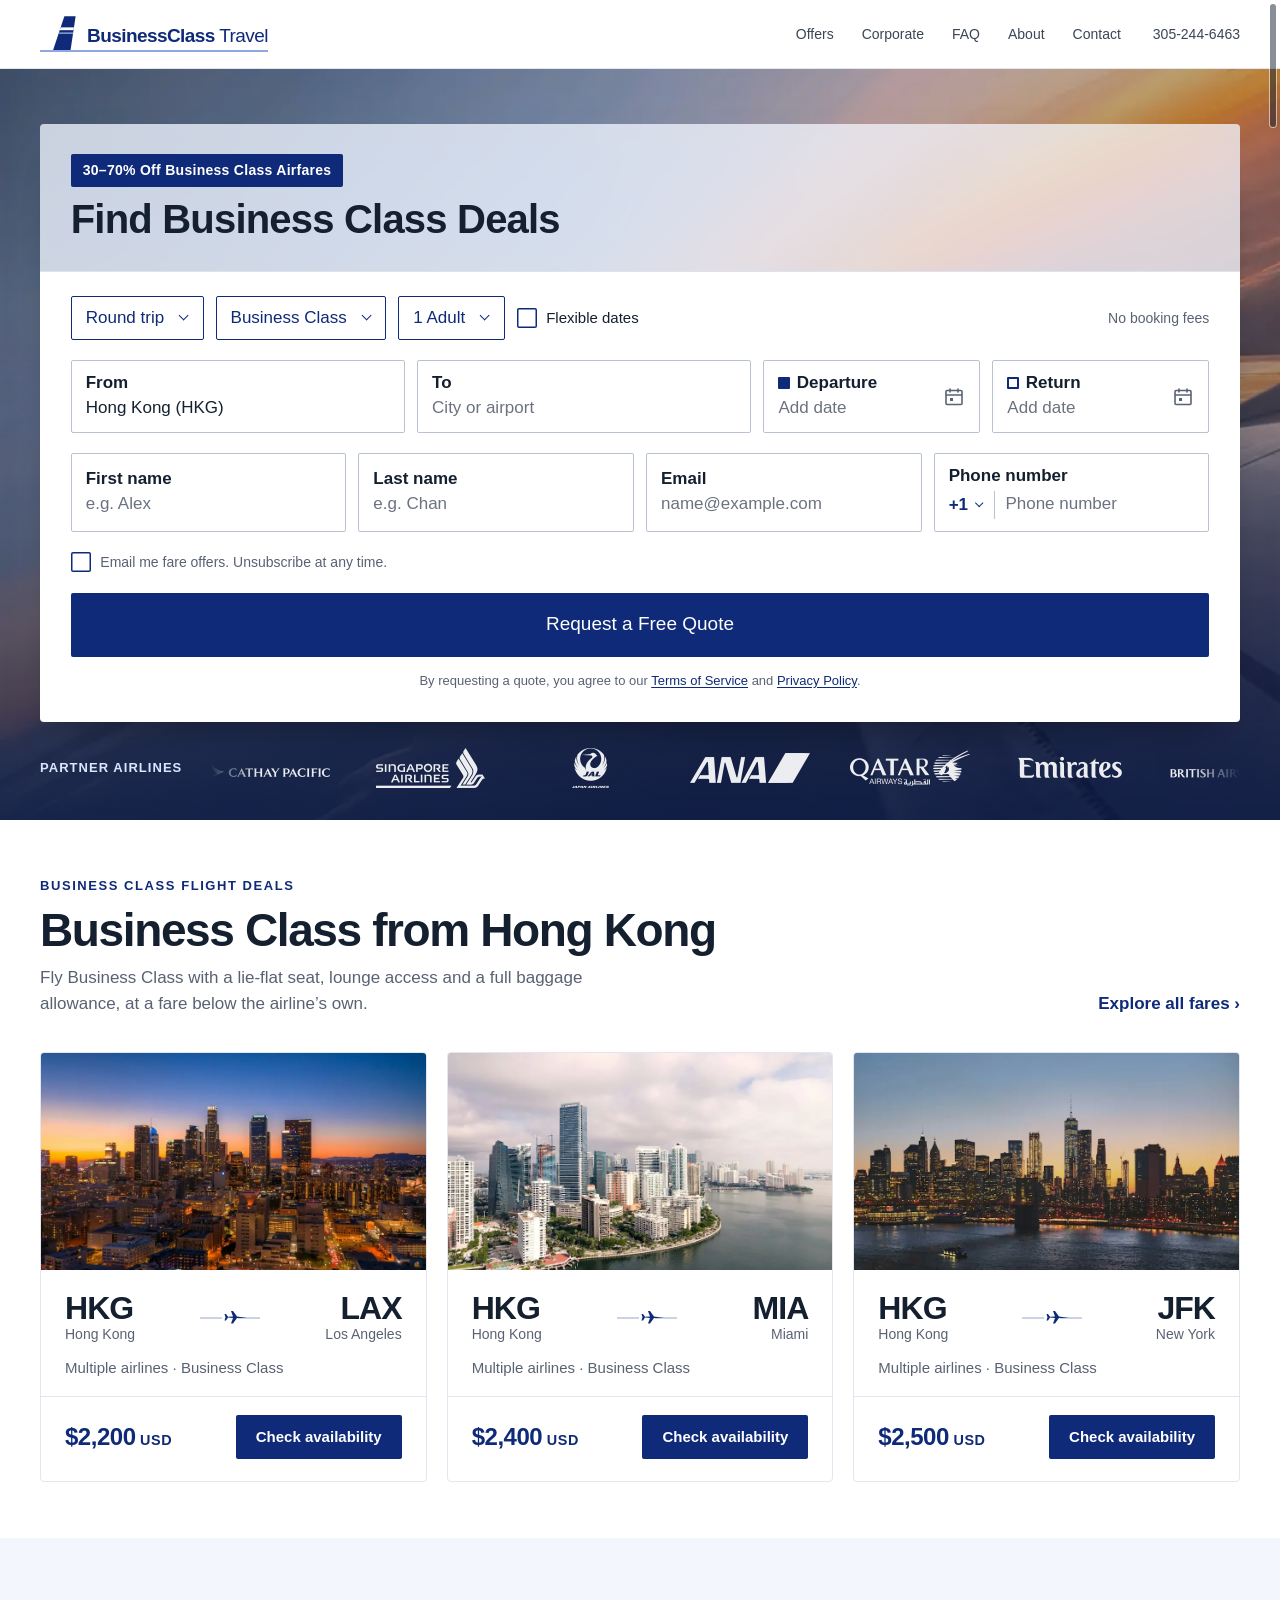
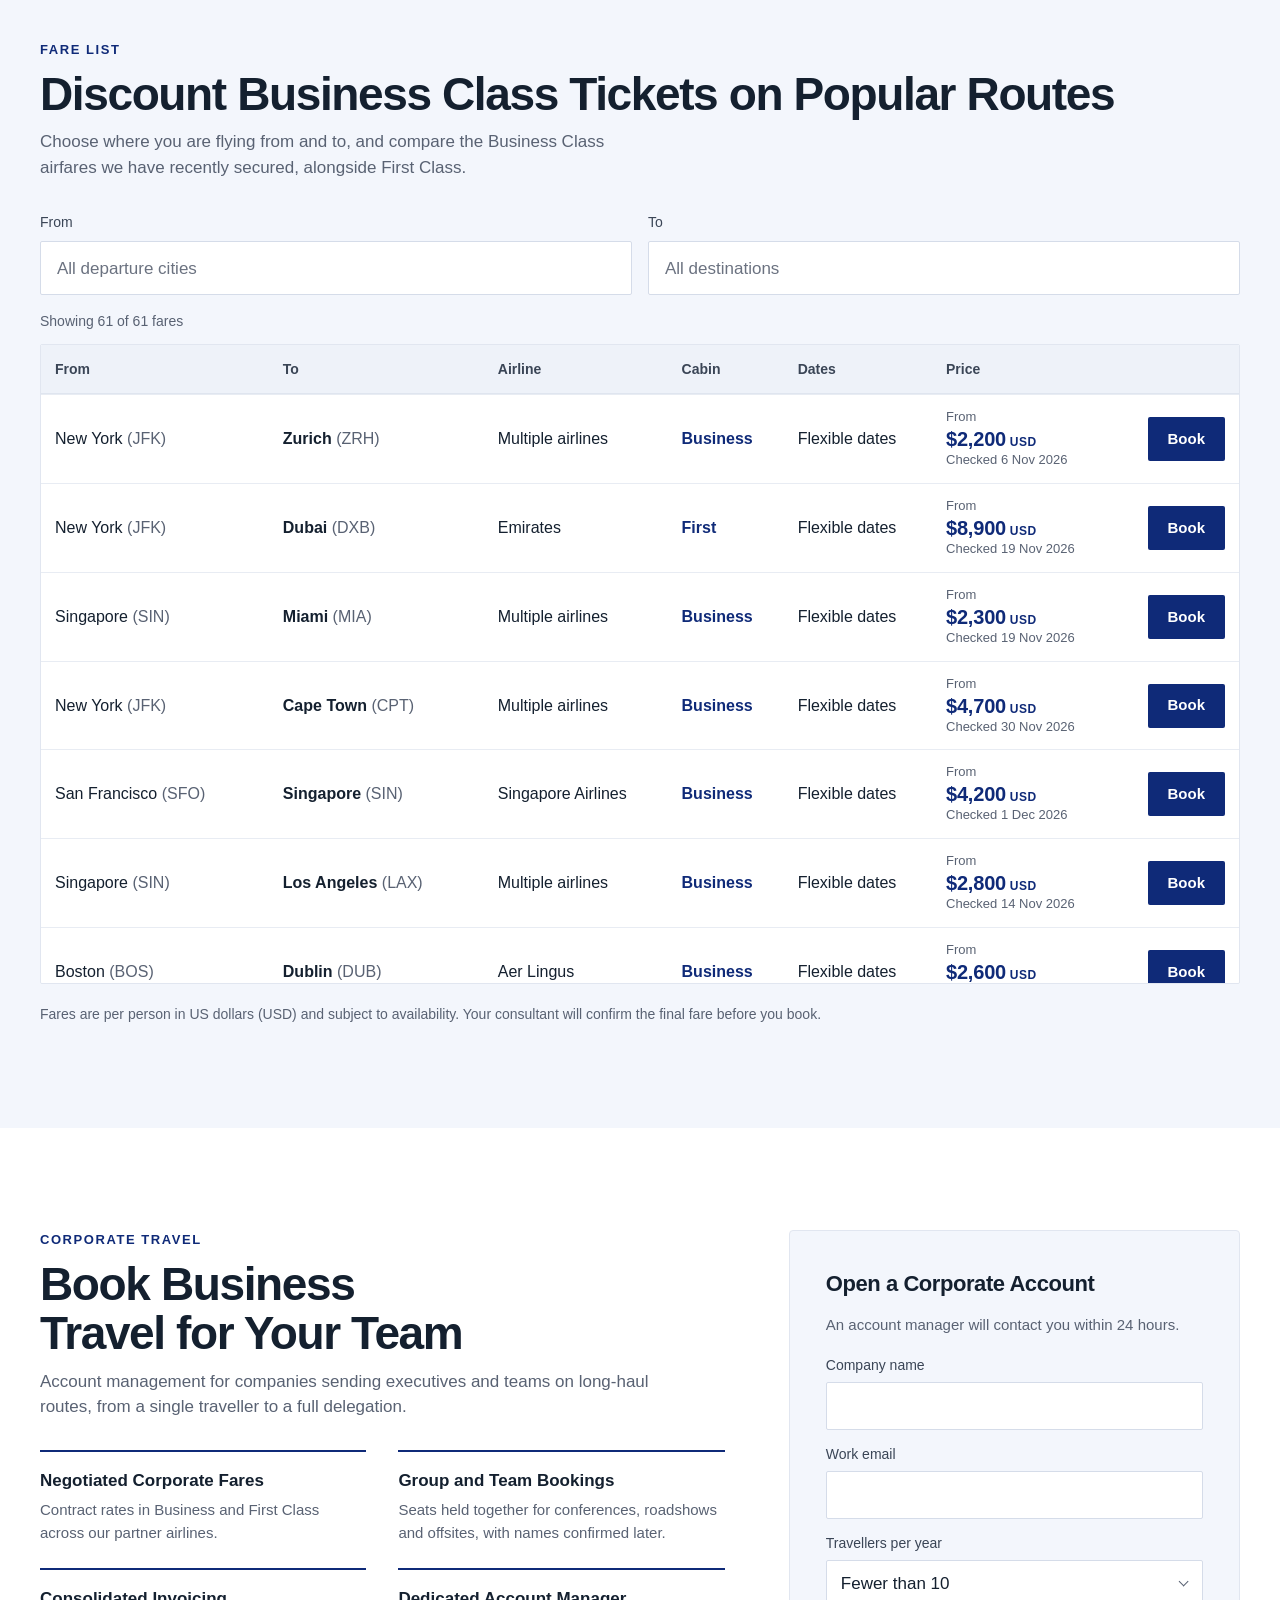
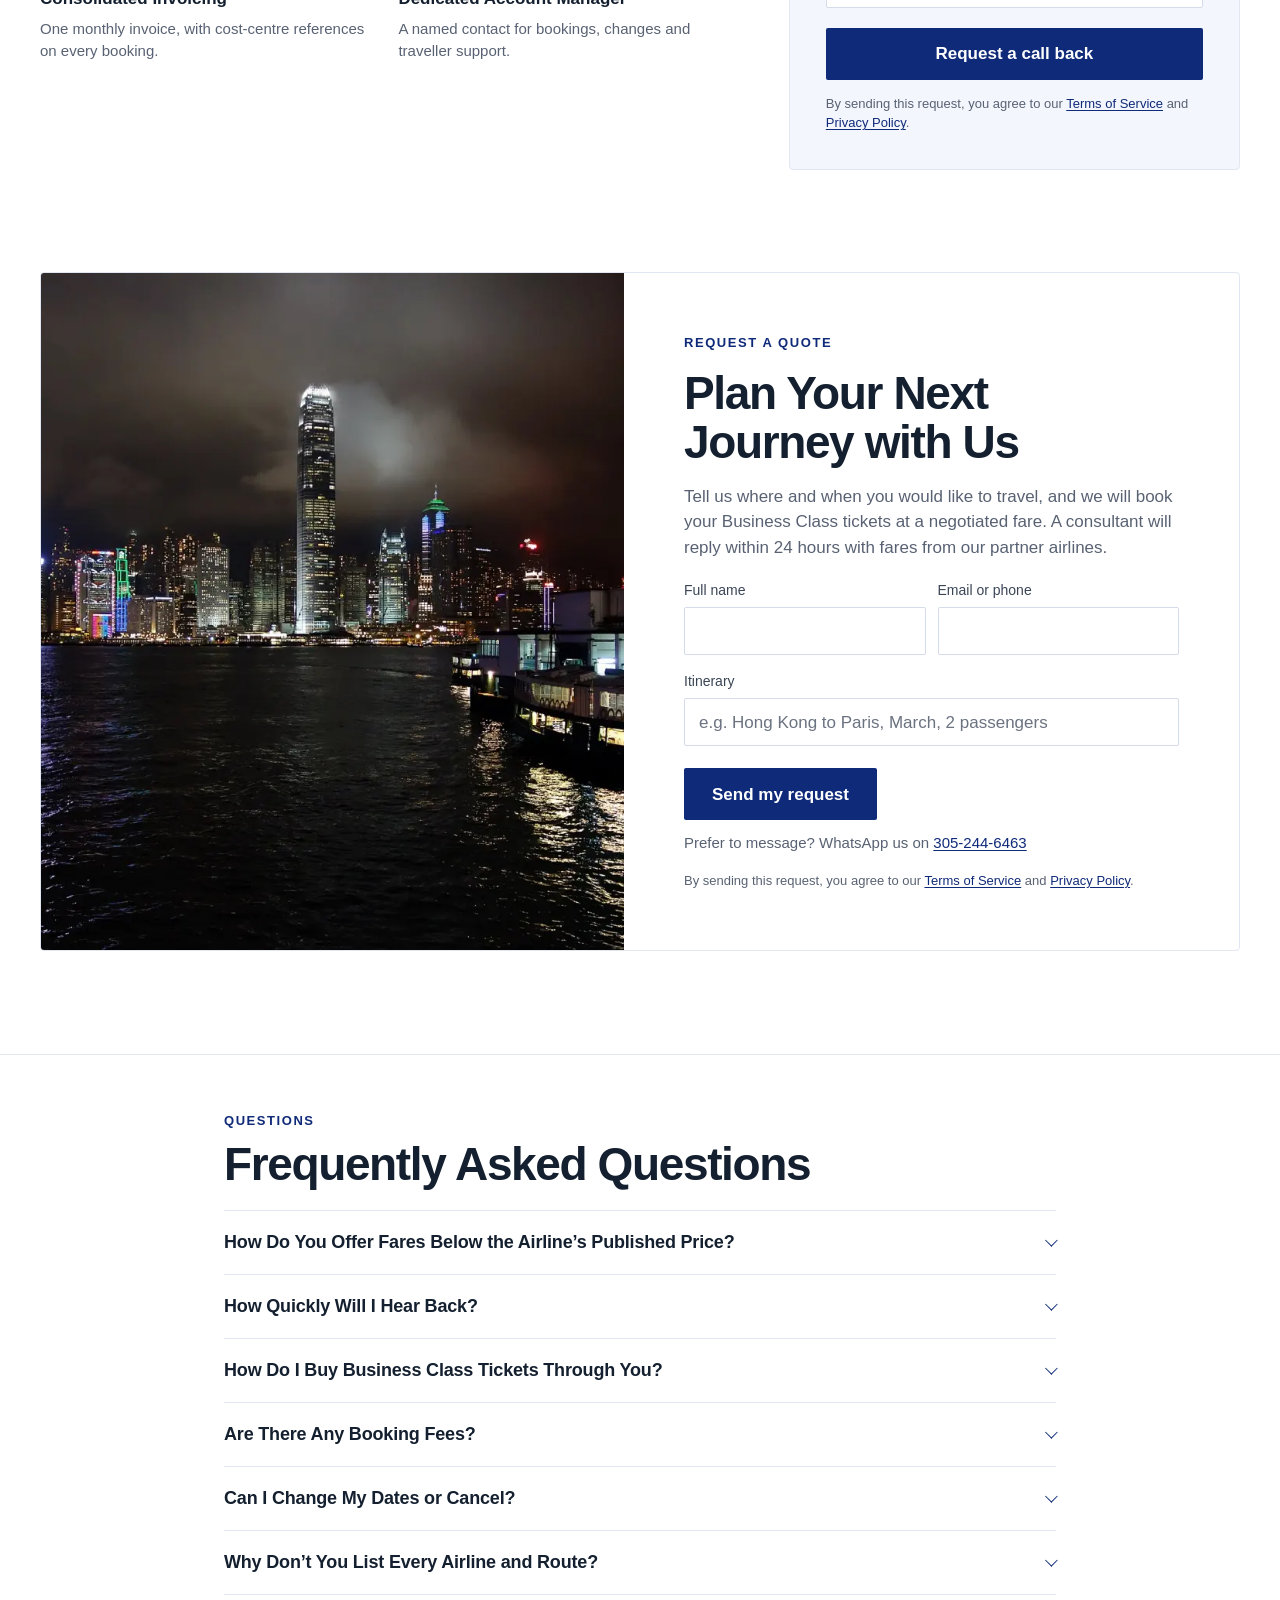
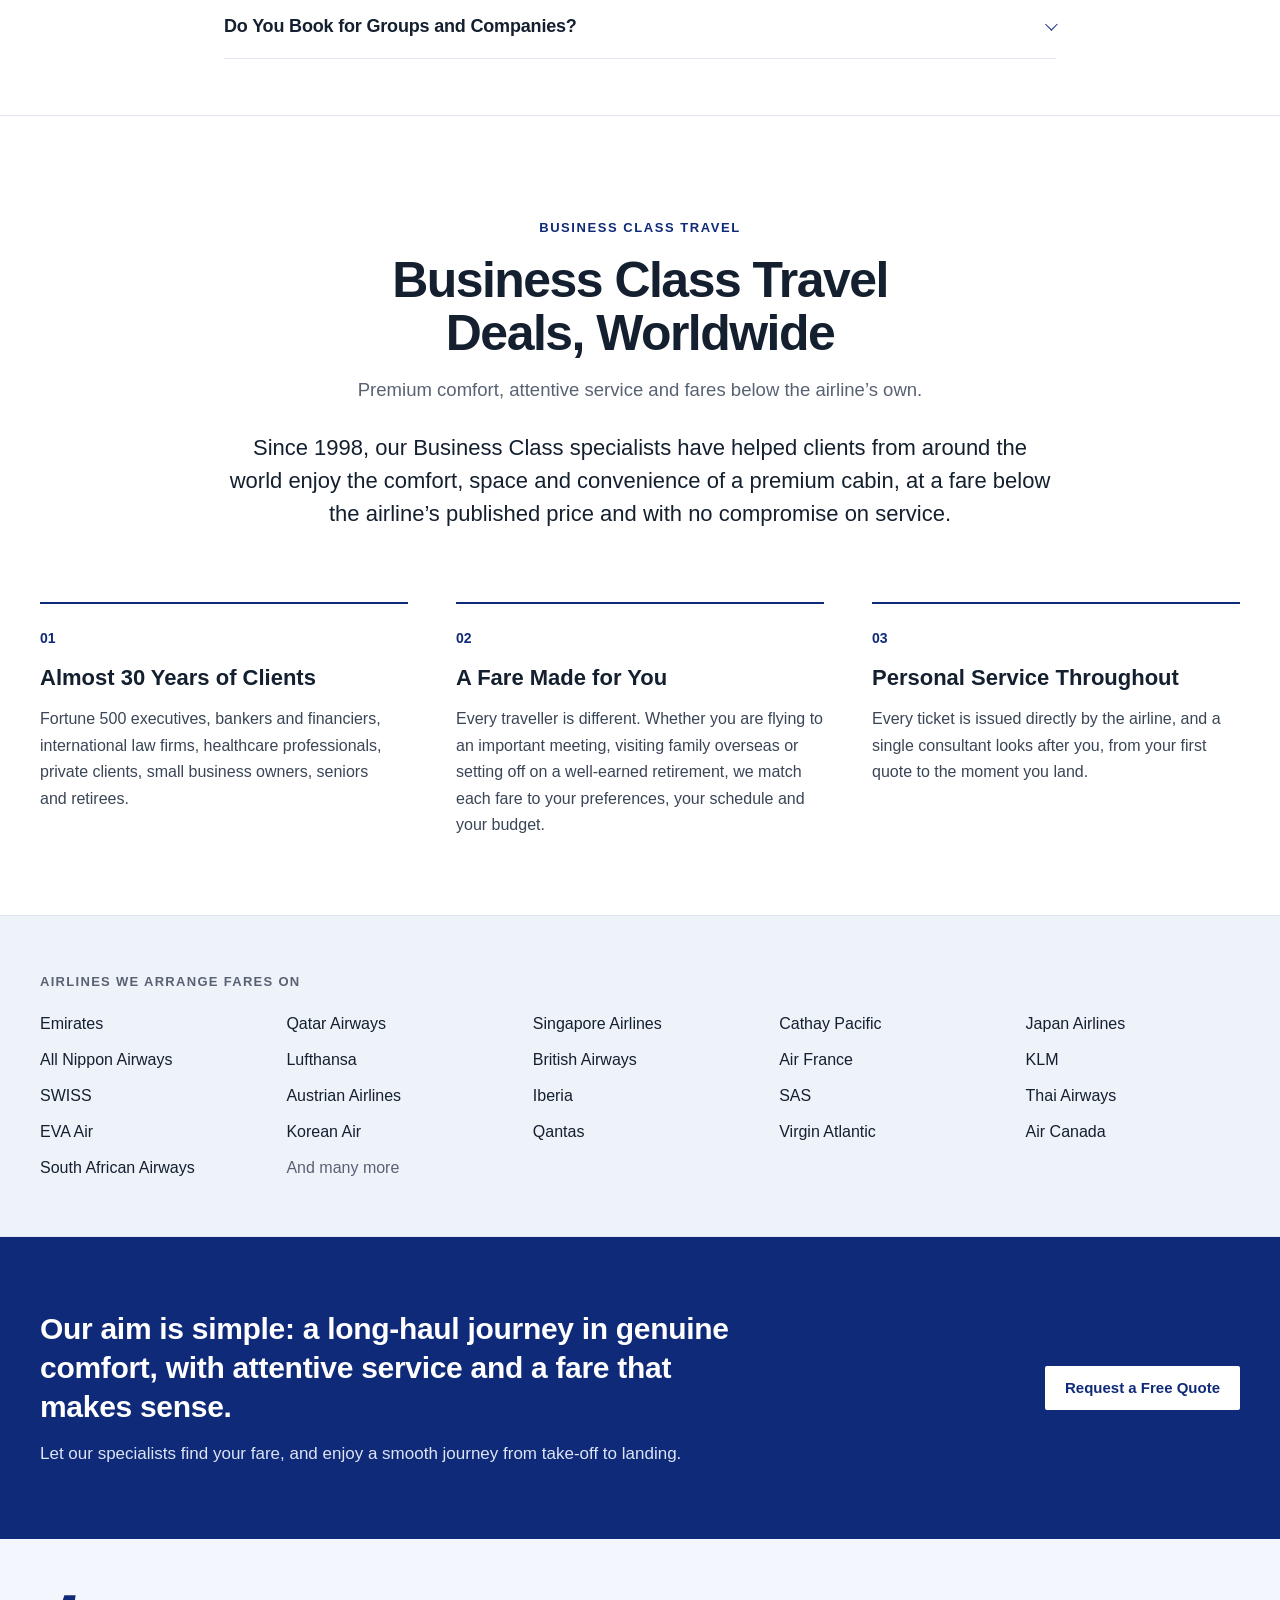
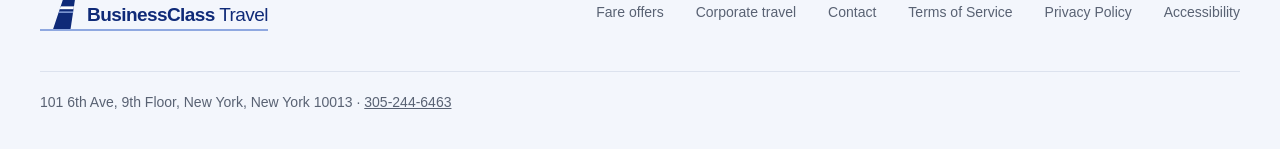
==== commit 9356e9fe: "Floating scrollbar, editable thank-you details, newsletter consent by country Site-wide: hide the br" ====
--- a/index.html
+++ b/index.html
@@ -150,6 +150,7 @@
 }
 </script>
 <link rel="stylesheet" href="styles.css?v=dev">
+<script src="/scrollbar.js?v=dev" defer></script>
 <script>document.documentElement.classList.add('js')</script>
 </head>
 <body>
@@ -297,7 +298,7 @@
 
         <label class="check check--box quote__news"><input type="checkbox" id="newsletter" name="newsletter" value="1"><span>Email me fare offers. Unsubscribe at any time.</span></label>
         <button class="button button--blue quote__send" id="send" type="submit">Request a Free Quote</button>
-        <p class="legal-note">By requesting a quote, you agree to our <a href="/terms">Terms of Service</a> and <a href="/privacy">Privacy Policy</a>.</p>
+        <p class="legal-note">By requesting a quote, you agree to our <a href="/terms">Terms of Service</a> and <a href="/privacy">Privacy Policy</a>.<span id="news-auto" hidden> We will also email you our fare offers; unsubscribe at any time.</span></p>
         <input type="hidden" id="flex-val" name="flexible" value="">
         <div class="hp" aria-hidden="true"><label for="hp">Company website</label><input id="hp" name="company_website" type="text" tabindex="-1" autocomplete="off"></div>
         <p class="err quote__senderr" id="err-send" aria-live="polite"></p>
--- a/styles.css
+++ b/styles.css
@@ -29,7 +29,7 @@
 
 /* ---------- reset ---------- */
 *, *::before, *::after { box-sizing: border-box; }
-html { scrollbar-gutter: stable; -webkit-text-size-adjust: 100%; text-size-adjust: 100%; scroll-padding-top: calc(var(--bar-h) + 1rem); scroll-behavior: smooth; }
+html { scrollbar-width: none; -webkit-text-size-adjust: 100%; text-size-adjust: 100%; scroll-padding-top: calc(var(--bar-h) + 1rem); scroll-behavior: smooth; }
 body { margin: 0; background: var(--white); color: var(--ink); font: 400 1.0625rem/1.5 var(--font); -webkit-font-smoothing: antialiased; }
 h1, h2, h3, p, figure, dl, dd { margin: 0; }
 ul { margin: 0; padding: 0; list-style: none; }
@@ -41,6 +41,7 @@
 /* No I-beam cursors on the site: an arrow over text and fields, a hand over anything that acts.
    Page text can't be selected or copied; form fields still take typing, pasting and their text caret. */
 html, input, textarea, [contenteditable] { cursor: default; }
+html::-webkit-scrollbar { display: none; } /* the page scrolls; it just shows no bar */
 html { -webkit-user-select: none; user-select: none; -webkit-touch-callout: none; }
 input, textarea, [contenteditable] { -webkit-user-select: text; user-select: text; -webkit-touch-callout: default; }
 a, button, select, summary, label, [role="option"], .fld--date input { cursor: pointer; }
@@ -454,6 +455,7 @@
 
 /* ---------- newsletter: the quote form's box, and the corner prompt ---------- */
 .quote__news { min-height: 0; font-size: 0.875rem; color: var(--muted); }
+.quote__news[hidden] { display: none; }
 .news { position: fixed; z-index: 35; right: 1.5rem; bottom: calc(1.5rem + env(safe-area-inset-bottom)); width: min(24rem, calc(100vw - 2rem)); padding: 1.5rem 1.5rem 1.25rem; background: var(--white); color: var(--ink); border-top: 3px solid var(--blue); border-radius: 0; box-shadow: 0 24px 56px -16px rgba(20, 32, 47, 0.36), 0 0 0 1px var(--line); opacity: 0; transform: translateY(1.5rem); transition: opacity 240ms ease, transform 420ms var(--ease-out); }
 .news.is-open { opacity: 1; transform: none; }
 .news[hidden], .news__form[hidden], .news__done[hidden] { display: none; }
@@ -495,28 +497,5 @@
   .lede, .card__meta { color: var(--body); }
 }
 
-/* ---------- thank-you page: navy panel beside the request summary and the extra-details box ---------- */
-.logo + .bar__call { margin-left: auto; } /* a header with only the phone number beside the logo */
-.thanks { display: flex; flex-wrap: wrap; }
-.thanks__panel, .thanks__main { box-sizing: border-box; padding: clamp(3rem, 7vw, 6rem) clamp(1.25rem, 5vw, 4.5rem); }
-.thanks__panel { flex: 1 1 24rem; display: flex; flex-direction: column; justify-content: center; gap: 1.375rem; background: var(--blue); color: var(--white); }
-.thanks__panel h1 { font-size: clamp(2rem, 1.4rem + 2.4vw, 3rem); line-height: 1.08; font-weight: 600; letter-spacing: -0.02em; color: var(--white); outline: none; }
-.thanks__panel p { font-size: 1.125rem; line-height: 1.6; color: #dce4f5; }
-.thanks__panel .button { align-self: flex-start; margin-top: 0.5rem; }
-.thanks__panel :focus-visible { outline-color: var(--white); }
-.thanks__main { flex: 1.3 1 28rem; display: flex; flex-direction: column; gap: 2.5rem; }
-.thanks__summary[hidden], .thanks__more[hidden], .thanks__sent[hidden], .thanks__again[hidden] { display: none; }
-.thanks__label { margin-bottom: 1rem; font-size: 0.8125rem; font-weight: 600; letter-spacing: 0.1em; text-transform: uppercase; color: var(--muted); }
-.thanks__list { display: grid; grid-template-columns: minmax(0, 1fr) minmax(0, 2fr); margin: 0; }
-.thanks__list dt, .thanks__list dd { margin: 0; padding: 0.875rem 0; border-top: 1px solid var(--line); }
-.thanks__list dt { color: var(--muted); }
-.thanks__list dd { font-weight: 600; }
-.thanks__list dt:nth-last-of-type(1), .thanks__list dd:last-of-type { border-bottom: 1px solid var(--line); }
-.thanks__more { display: grid; gap: 0.625rem; }
-.thanks__more h2 { font-size: 1.375rem; font-weight: 600; }
-.thanks__more label { font-size: 0.9375rem; line-height: 1.55; color: var(--body); }
-.thanks__more textarea { width: 100%; min-height: 8rem; padding: 0.75rem 0.875rem; border: 1px solid var(--field-line); border-radius: 2px; background: var(--white); font: inherit; font-size: 1rem; line-height: 1.5; color: var(--ink); resize: vertical; }
-.thanks__more textarea:focus { border-color: var(--blue); outline: none; box-shadow: inset 0 0 0 1px var(--blue); }
-.thanks__more textarea.is-invalid { border-color: var(--error); }
-.thanks__actions { display: flex; flex-wrap: wrap; gap: 0.75rem; margin-top: 0.375rem; }
-.thanks__sent { font-weight: 600; color: var(--ink); outline: none; }
+/* a header with only the phone number beside the logo (home page) */
+.logo + .bar__call { margin-left: auto; }
